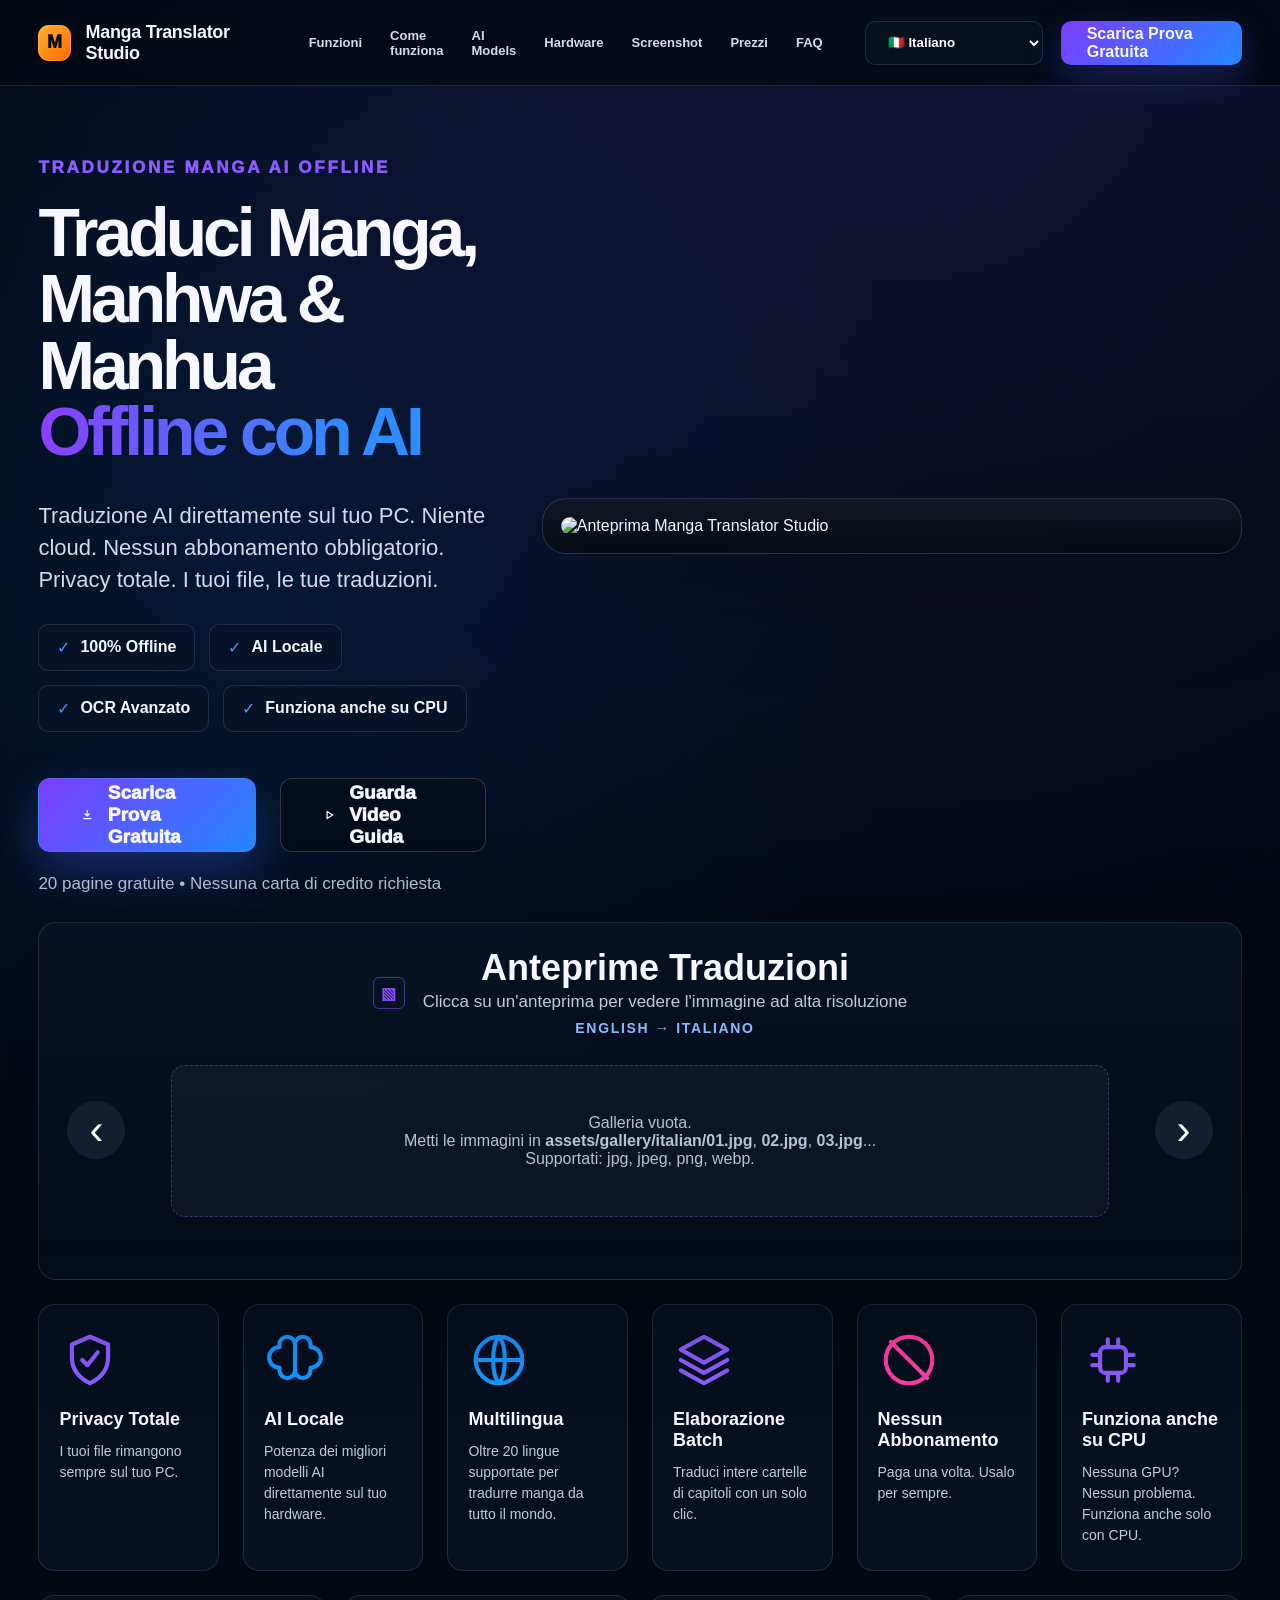
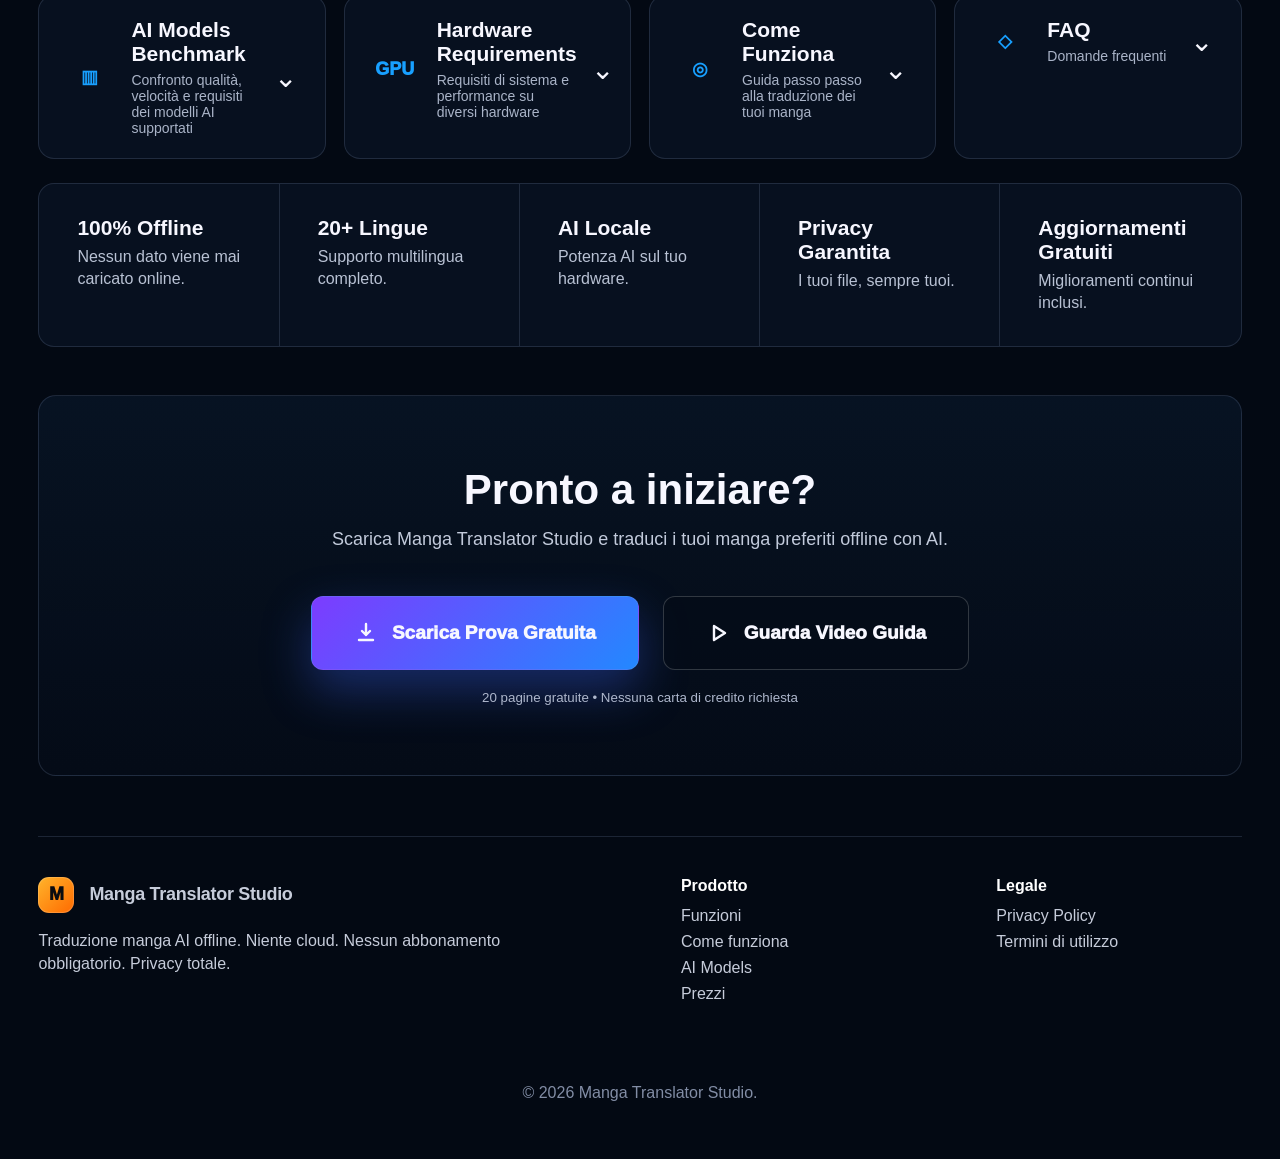
==== index.html @ f8f31d0b "Add files via upload" ====
<!DOCTYPE html>
<html lang="it">
<head>
  <meta charset="UTF-8" />
  <meta name="viewport" content="width=device-width, initial-scale=1.0" />
  <title>Manga Translator Studio | Offline AI Manga Translation</title>
  <meta name="description" content="Traduci manga, manhwa e manhua offline con AI locale. Nessun cloud, privacy totale, GPU opzionale." />
  <link rel="stylesheet" href="style.css" />
</head>
<body>
<header class="site-header">
  <div class="nav-shell">
    <a class="brand" href="#top" aria-label="Manga Translator Studio"><span class="brand-mark">M</span><span class="brand-text">Manga Translator Studio</span></a>
    <nav class="main-nav" aria-label="Main navigation">
      <a href="#features" data-i18n="nav.features">Funzioni</a>
      <a href="#how" data-i18n="nav.how">Come funziona</a>
      <a href="#models" data-i18n="nav.models">AI Models</a>
      <a href="#hardware" data-i18n="nav.hardware">Hardware</a>
      <a href="#gallery" data-i18n="nav.gallery">Screenshot</a>
      <a href="#pricing" data-i18n="nav.pricing">Prezzi</a>
      <a href="#faq" data-i18n="nav.faq">FAQ</a>
    </nav>
    <div class="nav-actions"><select id="languageSelect" class="language-select" aria-label="Language selector"></select><a class="top-download" href="#download" data-i18n="nav.download">Scarica Prova Gratuita</a></div>
  </div>
</header>
<main id="top">
  <section class="hero section-wide">
    <div class="hero-copy">
      <p class="eyebrow" data-i18n="hero.eyebrow">TRADUZIONE MANGA AI OFFLINE</p>
      <h1 data-i18n="hero.title">Traduci Manga, Manhwa & Manhua <span>Offline con AI</span></h1>
      <p class="hero-subtitle" data-i18n="hero.subtitle">Traduzione AI direttamente sul tuo PC. Niente cloud. Nessun abbonamento obbligatorio. Privacy totale. I tuoi file, le tue traduzioni.</p>
      <div class="hero-pills">
        <span><i>✓</i><b data-i18n="pill.offline">100% Offline</b></span>
        <span><i>✓</i><b data-i18n="pill.local">AI Locale</b></span>
        <span><i>✓</i><b data-i18n="pill.ocr">OCR Avanzato</b></span>
        <span><i>✓</i><b data-i18n="pill.cpu">Funziona anche su CPU</b></span>
      </div>
      <div class="hero-actions"><a class="btn primary" href="#download"><svg viewBox="0 0 24 24"><path d="M12 3v11m0 0 4-4m-4 4-4-4M5 19h14"/></svg><span data-i18n="hero.cta1">Scarica Prova Gratuita</span></a><a class="btn secondary" href="#gallery"><svg viewBox="0 0 24 24"><path d="m8 5 11 7-11 7V5Z"/></svg><span data-i18n="hero.cta2">Guarda Video Guida</span></a></div>
      <p class="trial-note" data-i18n="hero.note">20 pagine gratuite • Nessuna carta di credito richiesta</p>
    </div>
    <div class="app-frame">
      <img src="assets/app/app-preview.png" alt="Anteprima Manga Translator Studio" />
    </div>
  </section>

  <section id="gallery" class="section-wide gallery-showcase">
    <button class="gallery-arrow left" id="galleryPrev" aria-label="Previous">‹</button>
    <button class="gallery-arrow right" id="galleryNext" aria-label="Next">›</button>
    <div class="gallery-title"><div class="title-icon">▧</div><div><h2 data-i18n="gallery.title">Anteprime Traduzioni</h2><p data-i18n="gallery.subtitle">Clicca su un'anteprima per vedere l'immagine ad alta risoluzione</p><strong id="galleryPairLabel">English → Italiano</strong></div></div>
    <div id="translationGallery" class="translation-gallery" aria-live="polite"></div>
    <div id="galleryDots" class="gallery-dots"></div>
  </section>

  <section id="features" class="section-wide feature-cards">
    <article><div class="feature-icon purple"><svg viewBox="0 0 24 24"><path d="M12 3 5 6v5c0 5 3 8 7 10 4-2 7-5 7-10V6l-7-3Z"/><path d="m9 12 2 2 4-5"/></svg></div><h3 data-i18n="features.privacy.title">Privacy Totale</h3><p data-i18n="features.privacy.text">I tuoi file rimangono sempre sul tuo PC.</p></article>
    <article><div class="feature-icon blue"><svg viewBox="0 0 24 24"><path d="M9 3a3 3 0 0 0-3 3v1a4 4 0 0 0 0 8v1a3 3 0 0 0 6 0V6a3 3 0 0 0-3-3Zm6 0a3 3 0 0 1 3 3v1a4 4 0 0 1 0 8v1a3 3 0 0 1-6 0V6a3 3 0 0 1 3-3Z"/></svg></div><h3 data-i18n="features.ai.title">AI Locale</h3><p data-i18n="features.ai.text">Potenza dei migliori modelli AI direttamente sul tuo hardware.</p></article>
    <article><div class="feature-icon blue"><svg viewBox="0 0 24 24"><circle cx="12" cy="12" r="9"/><path d="M3 12h18M12 3c3 3 3 15 0 18M12 3c-3 3-3 15 0 18"/></svg></div><h3 data-i18n="features.lang.title">Multilingua</h3><p data-i18n="features.lang.text">Oltre 20 lingue supportate per tradurre manga da tutto il mondo.</p></article>
    <article><div class="feature-icon purple"><svg viewBox="0 0 24 24"><path d="m12 3 9 5-9 5-9-5 9-5Z"/><path d="m3 12 9 5 9-5M3 16l9 5 9-5"/></svg></div><h3 data-i18n="features.batch.title">Elaborazione Batch</h3><p data-i18n="features.batch.text">Traduci intere cartelle di capitoli con un solo clic.</p></article>
    <article><div class="feature-icon pink"><svg viewBox="0 0 24 24"><circle cx="12" cy="12" r="9"/><path d="m5 5 14 14"/></svg></div><h3 data-i18n="features.noSub.title">Nessun Abbonamento</h3><p data-i18n="features.noSub.text">Paga una volta. Usalo per sempre.</p></article>
    <article><div class="feature-icon purple"><svg viewBox="0 0 24 24"><rect x="7" y="7" width="10" height="10" rx="2"/><path d="M4 10h3M4 14h3M17 10h3M17 14h3M10 4v3M14 4v3M10 17v3M14 17v3"/></svg></div><h3 data-i18n="features.cpu.title">Funziona anche su CPU</h3><p data-i18n="features.cpu.text">Nessuna GPU? Nessun problema. Funziona anche solo con CPU.</p></article>
  </section>

  <section class="section-wide accordion-grid">
    <details id="models" class="info-panel"><summary><span class="summary-left"><i class="mini-icon">▥</i><span><b data-i18n="models.title">AI Models Benchmark</b><small data-i18n="models.subtitle">Confronto qualità, velocità e requisiti dei modelli AI supportati</small></span></span><em>⌄</em></summary><div class="panel-body"><div class="table-wrap"><table><thead><tr><th data-i18n="models.model">Modello AI</th><th data-i18n="models.quality">Qualità</th><th data-i18n="models.speed">Velocità</th><th>VRAM</th><th data-i18n="models.recommended">Consigliato</th></tr></thead><tbody><tr><td>TranslateGemma 27B</td><td>9.2</td><td>7.8</td><td>16GB+</td><td>Best Overall</td></tr><tr><td>Qwen 3.6 35B</td><td>10</td><td>4.0</td><td>24GB+</td><td>Highest Quality</td></tr><tr><td>Qwen 3 14B</td><td>8.8</td><td>8.5</td><td>12GB+</td><td>Best Balance</td></tr><tr><td>Gemma 12B</td><td>8.5</td><td>9.0</td><td>10GB+</td><td>Fast</td></tr><tr><td>Qwen 7B</td><td>7.5</td><td>10</td><td>8GB+</td><td>Low-End PCs</td></tr></tbody></table></div><p class="small-note" data-i18n="models.note">Benchmark indicativi eseguiti su RTX 4090. I risultati possono cambiare in base al modello e alla configurazione.</p></div></details>
    <details id="hardware" class="info-panel"><summary><span class="summary-left"><i class="mini-icon">GPU</i><span><b data-i18n="hardware.title">Hardware Requirements</b><small data-i18n="hardware.subtitle">Requisiti di sistema e performance su diversi hardware</small></span></span><em>⌄</em></summary><div class="panel-body"><div class="hardware-list"><div><b>CPU Only</b><span data-i18n="hardware.cpu">Supportata · Lenta</span></div><div><b>RTX 2060</b><span data-i18n="hardware.good">Buona</span></div><div><b>RTX 3060</b><span data-i18n="hardware.veryGood">Molto buona</span></div><div><b>RTX 4070</b><span data-i18n="hardware.excellent">Eccellente</span></div><div><b>RTX 4090</b><span data-i18n="hardware.max">Massima</span></div></div><p class="small-note" data-i18n="hardware.note">Funziona anche su CPU. GPU consigliata per la migliore esperienza.</p></div></details>
    <details id="how" class="info-panel"><summary><span class="summary-left"><i class="mini-icon">◎</i><span><b data-i18n="how.title">Come Funziona</b><small data-i18n="how.subtitle">Guida passo passo alla traduzione dei tuoi manga</small></span></span><em>⌄</em></summary><div class="panel-body steps"><p><b>1.</b> <span data-i18n="how.s1">Scegli la cartella del manga.</span></p><p><b>2.</b> <span data-i18n="how.s2">Scegli lingua e profilo.</span></p><p><b>3.</b> <span data-i18n="how.s3">Avvia la traduzione.</span></p><p><b>4.</b> <span data-i18n="how.s4">Leggi le pagine tradotte.</span></p></div></details>
    <details id="faq" class="info-panel"><summary><span class="summary-left"><i class="mini-icon">◇</i><span><b>FAQ</b><small data-i18n="faq.subtitle">Domande frequenti</small></span></span><em>⌄</em></summary><div class="panel-body faq-list"><p><b data-i18n="faq.q1">Serve internet?</b><br><span data-i18n="faq.a1">No, la traduzione gira localmente sul PC.</span></p><p><b data-i18n="faq.q2">Serve una GPU potente?</b><br><span data-i18n="faq.a2">No, la CPU è supportata. Le GPU RTX sono consigliate per velocità alte.</span></p><p><b data-i18n="faq.q3">Posso cambiare immagini della galleria?</b><br><span data-i18n="faq.a3">Sì, basta inserire 01.jpg, 02.jpg, 03.jpg nelle cartelle lingua.</span></p></div></details>
  </section>

  <section class="section-wide stats-strip"><div><b>100% Offline</b><span data-i18n="strip.offline">Nessun dato viene mai caricato online.</span></div><div><b>20+ Lingue</b><span data-i18n="strip.lang">Supporto multilingua completo.</span></div><div><b>AI Locale</b><span data-i18n="strip.ai">Potenza AI sul tuo hardware.</span></div><div><b data-i18n="strip.privacyTitle">Privacy Garantita</b><span data-i18n="strip.privacy">I tuoi file, sempre tuoi.</span></div><div><b data-i18n="strip.updatesTitle">Aggiornamenti Gratuiti</b><span data-i18n="strip.updates">Miglioramenti continui inclusi.</span></div></section>

  <section id="pricing" class="section-wide cta-panel"><h2 data-i18n="cta.title">Pronto a iniziare?</h2><p data-i18n="cta.text">Scarica Manga Translator Studio e traduci i tuoi manga preferiti offline con AI.</p><div class="hero-actions center"><a class="btn primary" id="download" href="#"><svg viewBox="0 0 24 24"><path d="M12 3v11m0 0 4-4m-4 4-4-4M5 19h14"/></svg><span data-i18n="cta.download">Scarica Prova Gratuita</span></a><a class="btn secondary" href="#gallery"><svg viewBox="0 0 24 24"><path d="m8 5 11 7-11 7V5Z"/></svg><span data-i18n="cta.video">Guarda Video Guida</span></a></div><small data-i18n="cta.note">20 pagine gratuite • Nessuna carta di credito richiesta</small></section>
</main>
<footer class="site-footer"><div><a class="brand footer-brand" href="#top"><span class="brand-mark">M</span><span class="brand-text">Manga Translator Studio</span></a><p data-i18n="footer.text">Traduzione manga AI offline. Niente cloud. Nessun abbonamento obbligatorio. Privacy totale.</p></div><div><h4 data-i18n="footer.product">Prodotto</h4><a href="#features" data-i18n="nav.features">Funzioni</a><a href="#how" data-i18n="nav.how">Come funziona</a><a href="#models" data-i18n="nav.models">AI Models</a><a href="#pricing" data-i18n="nav.pricing">Prezzi</a></div><div><h4 data-i18n="footer.legal">Legale</h4><a href="privacy.html">Privacy Policy</a><a href="#">Termini di utilizzo</a></div><p class="copyright">© 2026 Manga Translator Studio.</p></footer>
<div id="lightbox" class="lightbox" aria-hidden="true"><button id="closeLightbox" class="lightbox-close">×</button><button id="prevImage" class="lightbox-arrow left">‹</button><img id="lightboxImage" alt="Translated manga preview" /><button id="nextImage" class="lightbox-arrow right">›</button><div id="lightboxCounter" class="lightbox-counter"></div></div>
<script src="i18n.js"></script><script src="site.js"></script>
</body>
</html>
---- style.css ----
*{box-sizing:border-box;margin:0;padding:0}html{scroll-behavior:smooth}body{font-family:Inter,Segoe UI,Arial,sans-serif;background:#030913;color:#f7f7ff;overflow-x:hidden;background-image:radial-gradient(circle at 70% 0%,rgba(72,54,174,.22),transparent 34%),radial-gradient(circle at 20% 20%,rgba(0,119,255,.13),transparent 28%)}a{text-decoration:none;color:inherit}img{display:block;max-width:100%}:root{--page:94vw;--max:3540px;--header:122px;--panel:rgba(10,20,36,.72);--panel2:rgba(13,26,45,.82);--line:rgba(142,166,205,.18);--muted:#aab4c8;--blue:#2388ff;--purple:#7c3cff;--pink:#ff3da6;--shadow:0 28px 100px rgba(0,0,0,.34)}.section-wide{width:var(--page);max-width:var(--max);margin-inline:auto}.site-header{position:sticky;top:0;height:var(--header);z-index:50;background:rgba(3,9,19,.82);backdrop-filter:blur(22px);border-bottom:1px solid var(--line)}.nav-shell{height:100%;display:flex;align-items:center;justify-content:space-between;gap:42px;width:var(--page);max-width:var(--max);margin:auto}.brand{display:flex;align-items:center;gap:15px}.brand-mark{width:48px;height:48px;border-radius:11px;background:linear-gradient(135deg,#ffb42b,#ff6a00);display:grid;place-items:center;color:#0b0c10;font-weight:1000;font-size:24px;box-shadow:0 0 0 1px rgba(255,255,255,.16) inset}.brand-text{font-size:23px;font-weight:900;letter-spacing:-.3px}.main-nav{display:flex;align-items:center;gap:48px;font-size:16px;font-weight:750;color:#e9ecff}.main-nav a{opacity:.92}.main-nav a:hover{color:#8c6dff}.nav-actions{display:flex;align-items:center;gap:18px}.language-select{height:54px;min-width:178px;border:1px solid var(--line);border-radius:10px;background:#07101d;color:#fff;padding:0 18px;font-weight:800}.top-download{height:54px;padding:0 26px;border-radius:10px;display:inline-flex;align-items:center;font-weight:900;background:linear-gradient(135deg,var(--purple),var(--blue));box-shadow:0 12px 34px rgba(71,95,255,.28)}.hero{min-height:850px;display:grid;grid-template-columns:.78fr 1.22fr;gap:88px;align-items:center;padding:72px 0 28px}.eyebrow{font-size:17px;font-weight:1000;letter-spacing:.16em;text-transform:uppercase;color:#8b5cff;margin-bottom:22px}.hero h1{font-size:clamp(82px,5.2vw,160px);line-height:.98;letter-spacing:-4px;max-width:1100px}.hero h1 span{display:block;background:linear-gradient(90deg,#8a3ffc,#2f8cff 70%);-webkit-background-clip:text;background-clip:text;color:transparent}.hero-subtitle{font-size:28px;line-height:1.45;color:#d5d9eb;max-width:1020px;margin-top:34px}.hero-pills{display:flex;flex-wrap:wrap;gap:14px;margin-top:28px}.hero-pills span{display:flex;align-items:center;gap:10px;padding:13px 18px;border:1px solid var(--line);border-radius:10px;background:rgba(9,20,38,.64);color:#f4f6ff}.hero-pills i{font-style:normal;color:#4d91ff}.hero-actions{display:flex;gap:24px;margin-top:46px}.hero-actions.center{justify-content:center}.btn{height:74px;display:inline-flex;align-items:center;justify-content:center;gap:14px;border-radius:12px;padding:0 42px;font-size:19px;font-weight:1000;border:1px solid var(--line)}.btn svg{width:24px;height:24px;fill:none;stroke:currentColor;stroke-width:2.4;stroke-linecap:round;stroke-linejoin:round}.btn.primary{background:linear-gradient(135deg,var(--purple),var(--blue));box-shadow:0 20px 48px rgba(61,103,255,.34)}.btn.secondary{background:rgba(5,12,24,.7);border-color:rgba(255,255,255,.18)}.trial-note{margin-top:22px;color:#bac1d4;font-size:17px}.app-frame{border:1px solid rgba(139,154,190,.24);background:linear-gradient(180deg,rgba(18,24,36,.9),rgba(5,10,18,.9));border-radius:24px;padding:18px;box-shadow:var(--shadow)}.app-frame img{width:100%;border-radius:15px}.gallery-showcase{position:relative;margin-top:0;border:1px solid var(--line);border-radius:18px;background:linear-gradient(180deg,rgba(8,20,37,.82),rgba(5,13,25,.78));box-shadow:var(--shadow);padding:26px 132px 36px}.gallery-title{display:flex;align-items:center;justify-content:center;gap:18px;text-align:center;margin-bottom:24px}.title-icon{width:32px;height:32px;display:grid;place-items:center;color:#8a4fff;border:1px solid rgba(139,92,246,.5);border-radius:6px;font-weight:1000}.gallery-title h2{font-size:36px;line-height:1.05}.gallery-title p{color:#c3cadb;margin-top:6px;font-size:17px}.gallery-title strong{display:inline-block;margin-top:8px;font-size:14px;color:#8fb8ff;text-transform:uppercase;letter-spacing:.12em}.translation-gallery{display:flex;gap:30px;overflow:hidden;scroll-behavior:smooth;padding:4px 0 18px}.gallery-card{flex:0 0 clamp(260px,14.5vw,470px);height:190px;border:1px solid rgba(255,255,255,.14);border-radius:12px;background:#111827;overflow:hidden;position:relative;cursor:pointer;box-shadow:0 12px 34px rgba(0,0,0,.28);padding:0}.gallery-card img{width:100%;height:100%;object-fit:cover;filter:grayscale(1) contrast(1.08)}.gallery-card:hover,.gallery-card.active{outline:3px solid var(--purple);box-shadow:0 0 28px rgba(124,60,255,.45)}.gallery-card span{position:absolute;left:0;right:0;bottom:0;background:linear-gradient(transparent,rgba(0,0,0,.88));padding:40px 12px 10px;text-align:left;font-size:13px;font-weight:900;color:white}.gallery-empty,.gallery-loading{width:100%;padding:48px 24px;text-align:center;border:1px dashed rgba(139,92,246,.4);border-radius:14px;color:#b7c1d8;background:rgba(255,255,255,.035)}.gallery-arrow{position:absolute;top:58%;transform:translateY(-50%);width:58px;height:58px;border:0;border-radius:50%;background:rgba(23,32,52,.92);color:#fff;font-size:42px;z-index:3;cursor:pointer}.gallery-arrow.left{left:28px}.gallery-arrow.right{right:28px}.gallery-dots{display:flex;justify-content:center;gap:12px;margin-top:8px}.gallery-dots button{width:12px;height:12px;border-radius:50%;border:0;background:rgba(255,255,255,.18)}.gallery-dots button.active{background:#784bff}.feature-cards{display:grid;grid-template-columns:repeat(6,1fr);gap:24px;margin-top:24px}.feature-cards article{border:1px solid var(--line);border-radius:16px;background:var(--panel);padding:32px 28px;min-height:185px}.feature-icon{width:62px;height:62px;margin-bottom:18px}.feature-icon svg{width:100%;height:100%;fill:none;stroke:currentColor;stroke-width:1.6;stroke-linecap:round;stroke-linejoin:round}.purple{color:#8b5cff}.blue{color:#1595ff}.pink{color:#ff3da6}.feature-cards h3{font-size:21px;margin-bottom:11px}.feature-cards p{font-size:16px;color:#c2cadd;line-height:1.5}.accordion-grid{display:grid;grid-template-columns:repeat(4,1fr);gap:18px;margin-top:24px}.info-panel{border:1px solid var(--line);border-radius:16px;background:var(--panel);overflow:hidden}.info-panel summary{list-style:none;cursor:pointer;min-height:86px;padding:22px 28px;display:flex;align-items:center;justify-content:space-between;gap:14px}.info-panel summary::-webkit-details-marker{display:none}.summary-left{display:flex;align-items:center;gap:20px}.summary-left b{display:block;font-size:21px}.summary-left small{display:block;margin-top:6px;color:#aab4c8;font-size:14px}.mini-icon{width:44px;min-width:44px;height:44px;display:grid;place-items:center;color:#18a0ff;font-style:normal;font-weight:1000;font-size:18px}.info-panel em{font-style:normal;font-size:28px}.panel-body{padding:0 28px 28px;color:#cbd3e5}.table-wrap{overflow:auto}table{width:100%;border-collapse:collapse;font-size:15px}th,td{border-bottom:1px solid var(--line);padding:12px;text-align:left}th{color:#fff}.small-note{font-size:14px;color:#9eabc2;margin-top:16px}.hardware-list{display:grid;gap:10px}.hardware-list div{display:flex;justify-content:space-between;border-bottom:1px solid var(--line);padding:10px 0}.steps p,.faq-list p{padding:9px 0;line-height:1.5}.stats-strip{display:grid;grid-template-columns:repeat(5,1fr);gap:0;border:1px solid var(--line);border-radius:16px;background:var(--panel);margin-top:24px;overflow:hidden}.stats-strip div{padding:32px 38px;border-right:1px solid var(--line)}.stats-strip div:last-child{border-right:0}.stats-strip b{font-size:21px;display:block}.stats-strip span{display:block;color:#b9c2d4;margin-top:6px;font-size:16px;line-height:1.35}.cta-panel{text-align:center;border:1px solid var(--line);border-radius:18px;background:linear-gradient(180deg,rgba(8,20,37,.88),rgba(5,12,24,.82));padding:70px 30px;margin-top:48px}.cta-panel h2{font-size:42px}.cta-panel p{font-size:18px;color:#c2cadb;margin-top:15px}.cta-panel small{display:block;margin-top:20px;color:#aeb7cc}.site-footer{width:var(--page);max-width:var(--max);margin:60px auto 0;padding:40px 0 55px;display:grid;grid-template-columns:1.4fr .6fr .6fr;gap:70px;color:#c6ccda;border-top:1px solid var(--line)}.footer-brand{margin-bottom:16px}.site-footer p{max-width:520px;line-height:1.45}.site-footer h4{color:#fff;margin-bottom:12px}.site-footer a:not(.brand){display:block;margin:8px 0;color:#c6ccda}.copyright{grid-column:1/-1;text-align:center;color:#828da5!important;max-width:none!important}.lightbox{position:fixed;inset:0;background:rgba(0,0,0,.94);z-index:100;display:none;align-items:center;justify-content:center;padding:38px}.lightbox.active{display:flex}.lightbox img{max-width:92vw;max-height:90vh;object-fit:contain}.lightbox-close{position:fixed;top:22px;right:28px;background:none;border:0;color:#fff;font-size:50px;cursor:pointer}.lightbox-arrow{position:fixed;top:50%;transform:translateY(-50%);width:64px;height:86px;border:0;border-radius:18px;background:rgba(255,255,255,.1);color:white;font-size:62px;cursor:pointer}.lightbox-arrow.left{left:26px}.lightbox-arrow.right{right:26px}.lightbox-counter{position:fixed;bottom:24px;left:50%;transform:translateX(-50%);background:rgba(255,255,255,.12);padding:10px 16px;border-radius:999px;color:#fff;font-weight:800}@media(min-width:2560px){:root{--header:138px}.brand-text{font-size:30px}.brand-mark{width:60px;height:60px}.main-nav{font-size:20px;gap:64px}.language-select,.top-download{height:64px;font-size:18px}.hero{min-height:980px}.gallery-card{height:260px}.feature-cards h3{font-size:27px}.feature-cards p,.stats-strip span{font-size:20px}.summary-left b{font-size:27px}.summary-left small{font-size:18px}.btn{height:88px;font-size:23px}}@media(max-width:1600px){:root{--header:86px}.brand-mark{width:36px;height:36px;font-size:18px}.brand-text{font-size:18px}.main-nav{font-size:13px;gap:28px}.language-select,.top-download{height:44px}.hero{min-height:760px;gap:56px}.hero h1{font-size:clamp(64px,5.3vw,96px)}.hero-subtitle{font-size:22px}.feature-cards{grid-template-columns:repeat(6,1fr)}.feature-cards article{padding:24px 20px}.feature-cards h3{font-size:18px}.feature-cards p{font-size:14px}.accordion-grid{grid-template-columns:repeat(4,1fr)}}@media(max-width:1200px){.main-nav{display:none}.hero{grid-template-columns:1fr;min-height:auto;padding:52px 0}.app-frame{max-width:1000px}.feature-cards{grid-template-columns:repeat(3,1fr)}.accordion-grid{grid-template-columns:repeat(2,1fr)}.stats-strip{grid-template-columns:repeat(2,1fr)}.stats-strip div{border-bottom:1px solid var(--line)}}@media(max-width:768px){:root{--header:82px;--page:94vw}.site-header{height:auto;min-height:var(--header)}.nav-shell{padding:12px 0}.brand-text{font-size:15px}.nav-actions{margin-left:auto}.top-download{display:none}.hero{padding:34px 0}.hero h1{font-size:50px;letter-spacing:-2px}.hero-subtitle{font-size:18px}.hero-actions{flex-direction:column}.btn{width:100%;height:62px}.gallery-showcase{padding:24px 54px}.translation-gallery{gap:18px}.gallery-card{flex-basis:245px;height:165px}.feature-cards,.accordion-grid,.stats-strip{grid-template-columns:1fr}.feature-cards article{min-height:unset}.site-footer{grid-template-columns:1fr}.gallery-arrow{width:42px;height:42px;font-size:32px}.gallery-arrow.left{left:8px}.gallery-arrow.right{right:8px}}@media(max-width:480px){:root{--header:116px}.nav-shell{flex-wrap:wrap;justify-content:center}.brand{width:100%;justify-content:center}.nav-actions{width:100%;justify-content:center;margin:0}.language-select{width:100%;max-width:230px}.hero h1{font-size:38px}.hero-pills span{width:100%;justify-content:center}.gallery-title h2{font-size:28px}.gallery-showcase{padding:22px 44px}.gallery-card{flex-basis:230px;height:154px}.stats-strip div{padding:24px}.info-panel summary{padding:20px}.summary-left b{font-size:18px}.lightbox{padding:14px}.lightbox-arrow{width:42px;height:58px;font-size:40px}.lightbox-arrow.left{left:4px}.lightbox-arrow.right{right:4px}}@media(max-width:320px){.hero h1{font-size:32px}.hero-subtitle{font-size:16px}.brand-text{font-size:13px}.gallery-card{flex-basis:210px;height:140px}.section-wide{width:95vw}}
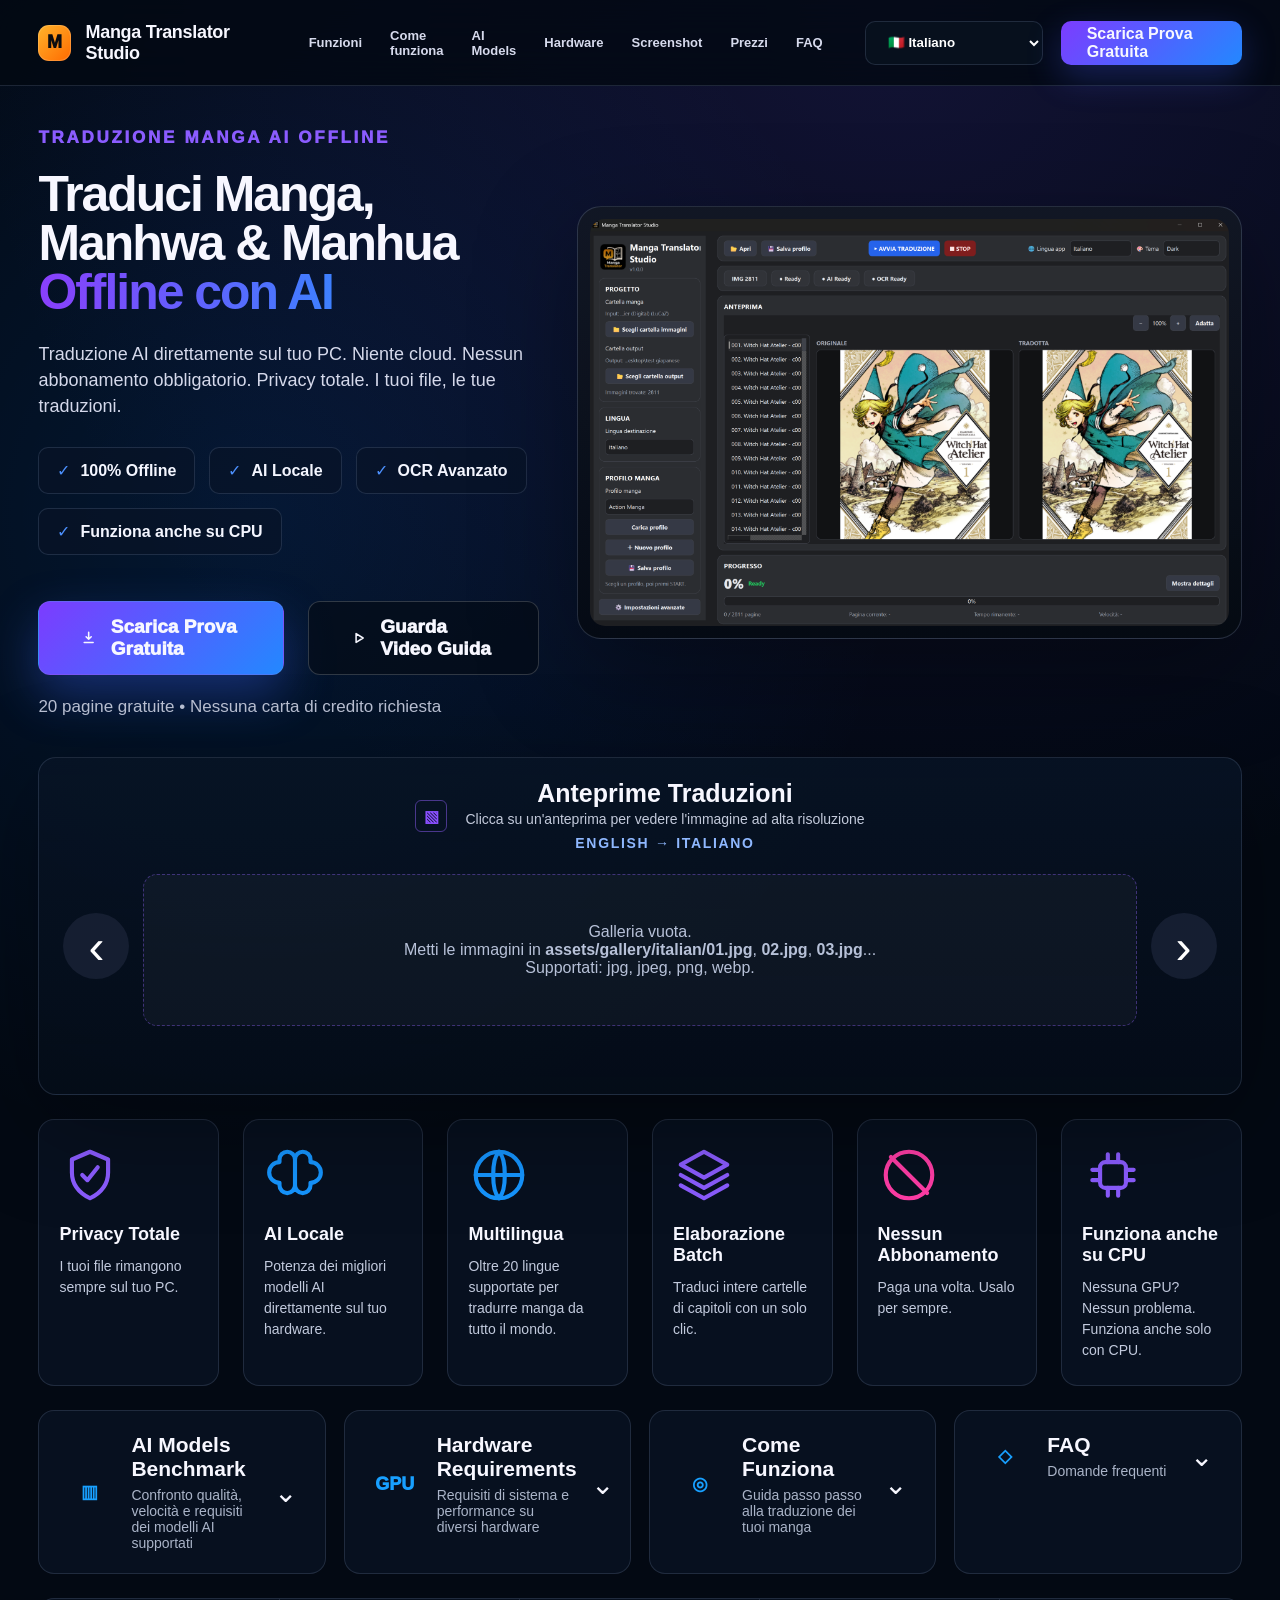
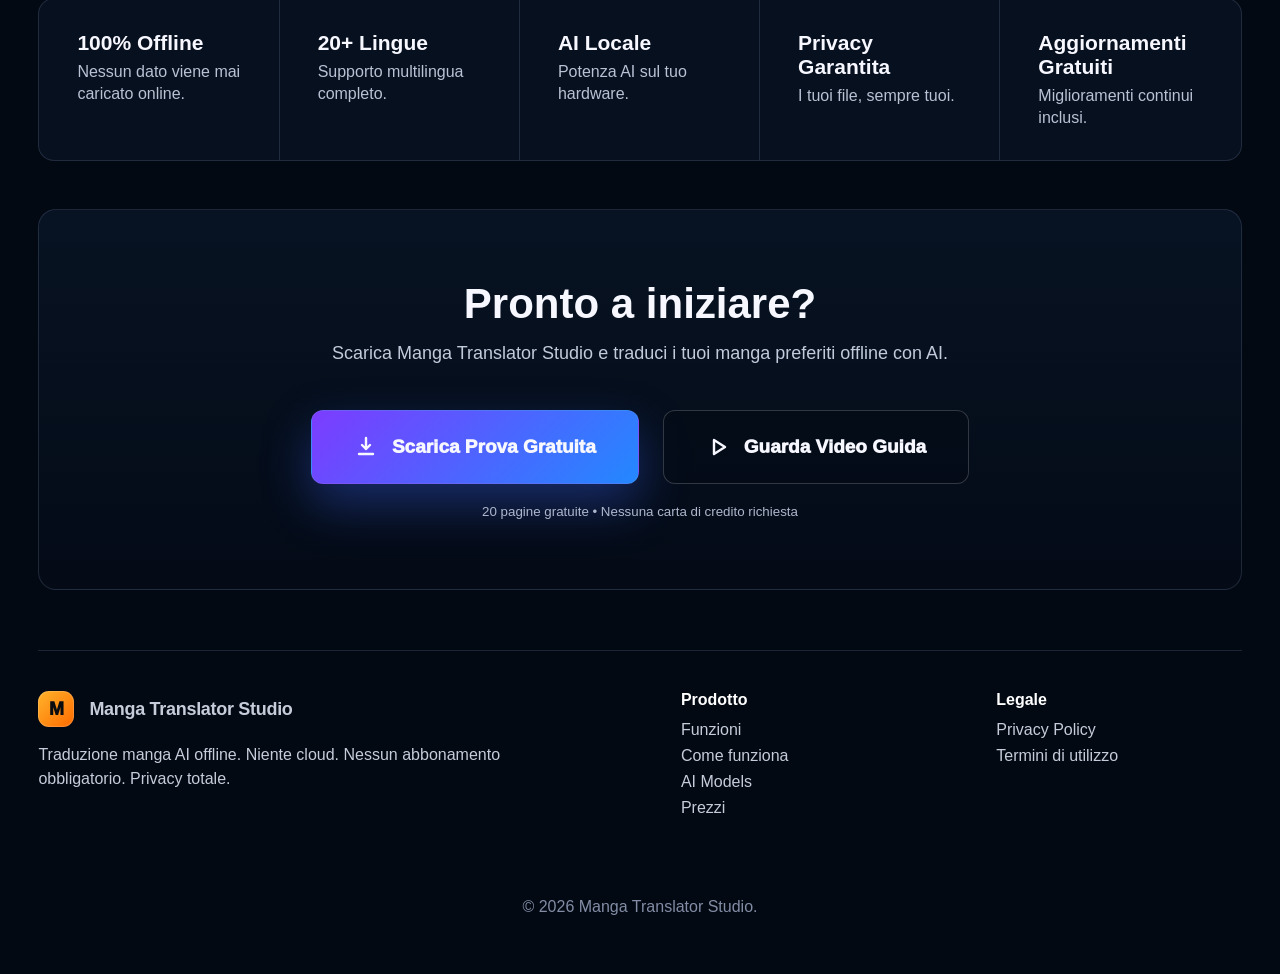
==== commit aaf947fd: "Add files via upload" ====
--- a/index.html
+++ b/index.html
@@ -39,7 +39,7 @@
       <p class="trial-note" data-i18n="hero.note">20 pagine gratuite • Nessuna carta di credito richiesta</p>
     </div>
     <div class="app-frame">
-      <img src="assets/app/app-preview.png" alt="Anteprima Manga Translator Studio" />
+      <img id="appPreviewImage" src="assets/app/app-preview.png" alt="Anteprima Manga Translator Studio" />
     </div>
   </section>
 
--- a/style.css
+++ b/style.css
@@ -1 +1,100 @@
-*{box-sizing:border-box;margin:0;padding:0}html{scroll-behavior:smooth}body{font-family:Inter,Segoe UI,Arial,sans-serif;background:#030913;color:#f7f7ff;overflow-x:hidden;background-image:radial-gradient(circle at 70% 0%,rgba(72,54,174,.22),transparent 34%),radial-gradient(circle at 20% 20%,rgba(0,119,255,.13),transparent 28%)}a{text-decoration:none;color:inherit}img{display:block;max-width:100%}:root{--page:94vw;--max:3540px;--header:122px;--panel:rgba(10,20,36,.72);--panel2:rgba(13,26,45,.82);--line:rgba(142,166,205,.18);--muted:#aab4c8;--blue:#2388ff;--purple:#7c3cff;--pink:#ff3da6;--shadow:0 28px 100px rgba(0,0,0,.34)}.section-wide{width:var(--page);max-width:var(--max);margin-inline:auto}.site-header{position:sticky;top:0;height:var(--header);z-index:50;background:rgba(3,9,19,.82);backdrop-filter:blur(22px);border-bottom:1px solid var(--line)}.nav-shell{height:100%;display:flex;align-items:center;justify-content:space-between;gap:42px;width:var(--page);max-width:var(--max);margin:auto}.brand{display:flex;align-items:center;gap:15px}.brand-mark{width:48px;height:48px;border-radius:11px;background:linear-gradient(135deg,#ffb42b,#ff6a00);display:grid;place-items:center;color:#0b0c10;font-weight:1000;font-size:24px;box-shadow:0 0 0 1px rgba(255,255,255,.16) inset}.brand-text{font-size:23px;font-weight:900;letter-spacing:-.3px}.main-nav{display:flex;align-items:center;gap:48px;font-size:16px;font-weight:750;color:#e9ecff}.main-nav a{opacity:.92}.main-nav a:hover{color:#8c6dff}.nav-actions{display:flex;align-items:center;gap:18px}.language-select{height:54px;min-width:178px;border:1px solid var(--line);border-radius:10px;background:#07101d;color:#fff;padding:0 18px;font-weight:800}.top-download{height:54px;padding:0 26px;border-radius:10px;display:inline-flex;align-items:center;font-weight:900;background:linear-gradient(135deg,var(--purple),var(--blue));box-shadow:0 12px 34px rgba(71,95,255,.28)}.hero{min-height:850px;display:grid;grid-template-columns:.78fr 1.22fr;gap:88px;align-items:center;padding:72px 0 28px}.eyebrow{font-size:17px;font-weight:1000;letter-spacing:.16em;text-transform:uppercase;color:#8b5cff;margin-bottom:22px}.hero h1{font-size:clamp(82px,5.2vw,160px);line-height:.98;letter-spacing:-4px;max-width:1100px}.hero h1 span{display:block;background:linear-gradient(90deg,#8a3ffc,#2f8cff 70%);-webkit-background-clip:text;background-clip:text;color:transparent}.hero-subtitle{font-size:28px;line-height:1.45;color:#d5d9eb;max-width:1020px;margin-top:34px}.hero-pills{display:flex;flex-wrap:wrap;gap:14px;margin-top:28px}.hero-pills span{display:flex;align-items:center;gap:10px;padding:13px 18px;border:1px solid var(--line);border-radius:10px;background:rgba(9,20,38,.64);color:#f4f6ff}.hero-pills i{font-style:normal;color:#4d91ff}.hero-actions{display:flex;gap:24px;margin-top:46px}.hero-actions.center{justify-content:center}.btn{height:74px;display:inline-flex;align-items:center;justify-content:center;gap:14px;border-radius:12px;padding:0 42px;font-size:19px;font-weight:1000;border:1px solid var(--line)}.btn svg{width:24px;height:24px;fill:none;stroke:currentColor;stroke-width:2.4;stroke-linecap:round;stroke-linejoin:round}.btn.primary{background:linear-gradient(135deg,var(--purple),var(--blue));box-shadow:0 20px 48px rgba(61,103,255,.34)}.btn.secondary{background:rgba(5,12,24,.7);border-color:rgba(255,255,255,.18)}.trial-note{margin-top:22px;color:#bac1d4;font-size:17px}.app-frame{border:1px solid rgba(139,154,190,.24);background:linear-gradient(180deg,rgba(18,24,36,.9),rgba(5,10,18,.9));border-radius:24px;padding:18px;box-shadow:var(--shadow)}.app-frame img{width:100%;border-radius:15px}.gallery-showcase{position:relative;margin-top:0;border:1px solid var(--line);border-radius:18px;background:linear-gradient(180deg,rgba(8,20,37,.82),rgba(5,13,25,.78));box-shadow:var(--shadow);padding:26px 132px 36px}.gallery-title{display:flex;align-items:center;justify-content:center;gap:18px;text-align:center;margin-bottom:24px}.title-icon{width:32px;height:32px;display:grid;place-items:center;color:#8a4fff;border:1px solid rgba(139,92,246,.5);border-radius:6px;font-weight:1000}.gallery-title h2{font-size:36px;line-height:1.05}.gallery-title p{color:#c3cadb;margin-top:6px;font-size:17px}.gallery-title strong{display:inline-block;margin-top:8px;font-size:14px;color:#8fb8ff;text-transform:uppercase;letter-spacing:.12em}.translation-gallery{display:flex;gap:30px;overflow:hidden;scroll-behavior:smooth;padding:4px 0 18px}.gallery-card{flex:0 0 clamp(260px,14.5vw,470px);height:190px;border:1px solid rgba(255,255,255,.14);border-radius:12px;background:#111827;overflow:hidden;position:relative;cursor:pointer;box-shadow:0 12px 34px rgba(0,0,0,.28);padding:0}.gallery-card img{width:100%;height:100%;object-fit:cover;filter:grayscale(1) contrast(1.08)}.gallery-card:hover,.gallery-card.active{outline:3px solid var(--purple);box-shadow:0 0 28px rgba(124,60,255,.45)}.gallery-card span{position:absolute;left:0;right:0;bottom:0;background:linear-gradient(transparent,rgba(0,0,0,.88));padding:40px 12px 10px;text-align:left;font-size:13px;font-weight:900;color:white}.gallery-empty,.gallery-loading{width:100%;padding:48px 24px;text-align:center;border:1px dashed rgba(139,92,246,.4);border-radius:14px;color:#b7c1d8;background:rgba(255,255,255,.035)}.gallery-arrow{position:absolute;top:58%;transform:translateY(-50%);width:58px;height:58px;border:0;border-radius:50%;background:rgba(23,32,52,.92);color:#fff;font-size:42px;z-index:3;cursor:pointer}.gallery-arrow.left{left:28px}.gallery-arrow.right{right:28px}.gallery-dots{display:flex;justify-content:center;gap:12px;margin-top:8px}.gallery-dots button{width:12px;height:12px;border-radius:50%;border:0;background:rgba(255,255,255,.18)}.gallery-dots button.active{background:#784bff}.feature-cards{display:grid;grid-template-columns:repeat(6,1fr);gap:24px;margin-top:24px}.feature-cards article{border:1px solid var(--line);border-radius:16px;background:var(--panel);padding:32px 28px;min-height:185px}.feature-icon{width:62px;height:62px;margin-bottom:18px}.feature-icon svg{width:100%;height:100%;fill:none;stroke:currentColor;stroke-width:1.6;stroke-linecap:round;stroke-linejoin:round}.purple{color:#8b5cff}.blue{color:#1595ff}.pink{color:#ff3da6}.feature-cards h3{font-size:21px;margin-bottom:11px}.feature-cards p{font-size:16px;color:#c2cadd;line-height:1.5}.accordion-grid{display:grid;grid-template-columns:repeat(4,1fr);gap:18px;margin-top:24px}.info-panel{border:1px solid var(--line);border-radius:16px;background:var(--panel);overflow:hidden}.info-panel summary{list-style:none;cursor:pointer;min-height:86px;padding:22px 28px;display:flex;align-items:center;justify-content:space-between;gap:14px}.info-panel summary::-webkit-details-marker{display:none}.summary-left{display:flex;align-items:center;gap:20px}.summary-left b{display:block;font-size:21px}.summary-left small{display:block;margin-top:6px;color:#aab4c8;font-size:14px}.mini-icon{width:44px;min-width:44px;height:44px;display:grid;place-items:center;color:#18a0ff;font-style:normal;font-weight:1000;font-size:18px}.info-panel em{font-style:normal;font-size:28px}.panel-body{padding:0 28px 28px;color:#cbd3e5}.table-wrap{overflow:auto}table{width:100%;border-collapse:collapse;font-size:15px}th,td{border-bottom:1px solid var(--line);padding:12px;text-align:left}th{color:#fff}.small-note{font-size:14px;color:#9eabc2;margin-top:16px}.hardware-list{display:grid;gap:10px}.hardware-list div{display:flex;justify-content:space-between;border-bottom:1px solid var(--line);padding:10px 0}.steps p,.faq-list p{padding:9px 0;line-height:1.5}.stats-strip{display:grid;grid-template-columns:repeat(5,1fr);gap:0;border:1px solid var(--line);border-radius:16px;background:var(--panel);margin-top:24px;overflow:hidden}.stats-strip div{padding:32px 38px;border-right:1px solid var(--line)}.stats-strip div:last-child{border-right:0}.stats-strip b{font-size:21px;display:block}.stats-strip span{display:block;color:#b9c2d4;margin-top:6px;font-size:16px;line-height:1.35}.cta-panel{text-align:center;border:1px solid var(--line);border-radius:18px;background:linear-gradient(180deg,rgba(8,20,37,.88),rgba(5,12,24,.82));padding:70px 30px;margin-top:48px}.cta-panel h2{font-size:42px}.cta-panel p{font-size:18px;color:#c2cadb;margin-top:15px}.cta-panel small{display:block;margin-top:20px;color:#aeb7cc}.site-footer{width:var(--page);max-width:var(--max);margin:60px auto 0;padding:40px 0 55px;display:grid;grid-template-columns:1.4fr .6fr .6fr;gap:70px;color:#c6ccda;border-top:1px solid var(--line)}.footer-brand{margin-bottom:16px}.site-footer p{max-width:520px;line-height:1.45}.site-footer h4{color:#fff;margin-bottom:12px}.site-footer a:not(.brand){display:block;margin:8px 0;color:#c6ccda}.copyright{grid-column:1/-1;text-align:center;color:#828da5!important;max-width:none!important}.lightbox{position:fixed;inset:0;background:rgba(0,0,0,.94);z-index:100;display:none;align-items:center;justify-content:center;padding:38px}.lightbox.active{display:flex}.lightbox img{max-width:92vw;max-height:90vh;object-fit:contain}.lightbox-close{position:fixed;top:22px;right:28px;background:none;border:0;color:#fff;font-size:50px;cursor:pointer}.lightbox-arrow{position:fixed;top:50%;transform:translateY(-50%);width:64px;height:86px;border:0;border-radius:18px;background:rgba(255,255,255,.1);color:white;font-size:62px;cursor:pointer}.lightbox-arrow.left{left:26px}.lightbox-arrow.right{right:26px}.lightbox-counter{position:fixed;bottom:24px;left:50%;transform:translateX(-50%);background:rgba(255,255,255,.12);padding:10px 16px;border-radius:999px;color:#fff;font-weight:800}@media(min-width:2560px){:root{--header:138px}.brand-text{font-size:30px}.brand-mark{width:60px;height:60px}.main-nav{font-size:20px;gap:64px}.language-select,.top-download{height:64px;font-size:18px}.hero{min-height:980px}.gallery-card{height:260px}.feature-cards h3{font-size:27px}.feature-cards p,.stats-strip span{font-size:20px}.summary-left b{font-size:27px}.summary-left small{font-size:18px}.btn{height:88px;font-size:23px}}@media(max-width:1600px){:root{--header:86px}.brand-mark{width:36px;height:36px;font-size:18px}.brand-text{font-size:18px}.main-nav{font-size:13px;gap:28px}.language-select,.top-download{height:44px}.hero{min-height:760px;gap:56px}.hero h1{font-size:clamp(64px,5.3vw,96px)}.hero-subtitle{font-size:22px}.feature-cards{grid-template-columns:repeat(6,1fr)}.feature-cards article{padding:24px 20px}.feature-cards h3{font-size:18px}.feature-cards p{font-size:14px}.accordion-grid{grid-template-columns:repeat(4,1fr)}}@media(max-width:1200px){.main-nav{display:none}.hero{grid-template-columns:1fr;min-height:auto;padding:52px 0}.app-frame{max-width:1000px}.feature-cards{grid-template-columns:repeat(3,1fr)}.accordion-grid{grid-template-columns:repeat(2,1fr)}.stats-strip{grid-template-columns:repeat(2,1fr)}.stats-strip div{border-bottom:1px solid var(--line)}}@media(max-width:768px){:root{--header:82px;--page:94vw}.site-header{height:auto;min-height:var(--header)}.nav-shell{padding:12px 0}.brand-text{font-size:15px}.nav-actions{margin-left:auto}.top-download{display:none}.hero{padding:34px 0}.hero h1{font-size:50px;letter-spacing:-2px}.hero-subtitle{font-size:18px}.hero-actions{flex-direction:column}.btn{width:100%;height:62px}.gallery-showcase{padding:24px 54px}.translation-gallery{gap:18px}.gallery-card{flex-basis:245px;height:165px}.feature-cards,.accordion-grid,.stats-strip{grid-template-columns:1fr}.feature-cards article{min-height:unset}.site-footer{grid-template-columns:1fr}.gallery-arrow{width:42px;height:42px;font-size:32px}.gallery-arrow.left{left:8px}.gallery-arrow.right{right:8px}}@media(max-width:480px){:root{--header:116px}.nav-shell{flex-wrap:wrap;justify-content:center}.brand{width:100%;justify-content:center}.nav-actions{width:100%;justify-content:center;margin:0}.language-select{width:100%;max-width:230px}.hero h1{font-size:38px}.hero-pills span{width:100%;justify-content:center}.gallery-title h2{font-size:28px}.gallery-showcase{padding:22px 44px}.gallery-card{flex-basis:230px;height:154px}.stats-strip div{padding:24px}.info-panel summary{padding:20px}.summary-left b{font-size:18px}.lightbox{padding:14px}.lightbox-arrow{width:42px;height:58px;font-size:40px}.lightbox-arrow.left{left:4px}.lightbox-arrow.right{right:4px}}@media(max-width:320px){.hero h1{font-size:32px}.hero-subtitle{font-size:16px}.brand-text{font-size:13px}.gallery-card{flex-basis:210px;height:140px}.section-wide{width:95vw}}+*{box-sizing:border-box;margin:0;padding:0}html{scroll-behavior:smooth}body{font-family:Inter,Segoe UI,Arial,sans-serif;background:#030913;color:#f7f7ff;overflow-x:hidden;background-image:radial-gradient(circle at 70% 0%,rgba(72,54,174,.22),transparent 34%),radial-gradient(circle at 20% 20%,rgba(0,119,255,.13),transparent 28%)}a{text-decoration:none;color:inherit}img{display:block;max-width:100%}:root{--page:94vw;--max:3540px;--header:122px;--panel:rgba(10,20,36,.72);--panel2:rgba(13,26,45,.82);--line:rgba(142,166,205,.18);--muted:#aab4c8;--blue:#2388ff;--purple:#7c3cff;--pink:#ff3da6;--shadow:0 28px 100px rgba(0,0,0,.34)}.section-wide{width:var(--page);max-width:var(--max);margin-inline:auto}.site-header{position:sticky;top:0;height:var(--header);z-index:50;background:rgba(3,9,19,.82);backdrop-filter:blur(22px);border-bottom:1px solid var(--line)}.nav-shell{height:100%;display:flex;align-items:center;justify-content:space-between;gap:42px;width:var(--page);max-width:var(--max);margin:auto}.brand{display:flex;align-items:center;gap:15px}.brand-mark{width:48px;height:48px;border-radius:11px;background:linear-gradient(135deg,#ffb42b,#ff6a00);display:grid;place-items:center;color:#0b0c10;font-weight:1000;font-size:24px;box-shadow:0 0 0 1px rgba(255,255,255,.16) inset}.brand-text{font-size:23px;font-weight:900;letter-spacing:-.3px}.main-nav{display:flex;align-items:center;gap:48px;font-size:16px;font-weight:750;color:#e9ecff}.main-nav a{opacity:.92}.main-nav a:hover{color:#8c6dff}.nav-actions{display:flex;align-items:center;gap:18px}.language-select{height:54px;min-width:178px;border:1px solid var(--line);border-radius:10px;background:#07101d;color:#fff;padding:0 18px;font-weight:800}.top-download{height:54px;padding:0 26px;border-radius:10px;display:inline-flex;align-items:center;font-weight:900;background:linear-gradient(135deg,var(--purple),var(--blue));box-shadow:0 12px 34px rgba(71,95,255,.28)}.hero{min-height:700px;display:grid;grid-template-columns:1.05fr .95fr;gap:64px;align-items:center;padding:52px 0 24px}.eyebrow{font-size:17px;font-weight:1000;letter-spacing:.16em;text-transform:uppercase;color:#8b5cff;margin-bottom:22px}.hero h1{font-size:clamp(58px,4.1vw,108px);line-height:.98;letter-spacing:-2.5px;max-width:980px}.hero h1 span{display:block;background:linear-gradient(90deg,#8a3ffc,#2f8cff 70%);-webkit-background-clip:text;background-clip:text;color:transparent}.hero-subtitle{font-size:24px;line-height:1.45;color:#d5d9eb;max-width:940px;margin-top:28px}.hero-pills{display:flex;flex-wrap:wrap;gap:14px;margin-top:28px}.hero-pills span{display:flex;align-items:center;gap:10px;padding:13px 18px;border:1px solid var(--line);border-radius:10px;background:rgba(9,20,38,.64);color:#f4f6ff}.hero-pills i{font-style:normal;color:#4d91ff}.hero-actions{display:flex;gap:24px;margin-top:46px}.hero-actions.center{justify-content:center}.btn{height:74px;display:inline-flex;align-items:center;justify-content:center;gap:14px;border-radius:12px;padding:0 42px;font-size:19px;font-weight:1000;border:1px solid var(--line)}.btn svg{width:24px;height:24px;fill:none;stroke:currentColor;stroke-width:2.4;stroke-linecap:round;stroke-linejoin:round}.btn.primary{background:linear-gradient(135deg,var(--purple),var(--blue));box-shadow:0 20px 48px rgba(61,103,255,.34)}.btn.secondary{background:rgba(5,12,24,.7);border-color:rgba(255,255,255,.18)}.trial-note{margin-top:22px;color:#bac1d4;font-size:17px}.app-frame{border:1px solid rgba(139,154,190,.24);background:linear-gradient(180deg,rgba(18,24,36,.9),rgba(5,10,18,.9));border-radius:24px;padding:14px;box-shadow:var(--shadow);max-width:1320px;justify-self:end}.app-frame img{width:100%;border-radius:15px}.gallery-showcase{position:relative;margin-top:0;border:1px solid var(--line);border-radius:18px;background:linear-gradient(180deg,rgba(8,20,37,.82),rgba(5,13,25,.78));box-shadow:var(--shadow);padding:22px 96px 34px}.gallery-title{display:flex;align-items:center;justify-content:center;gap:18px;text-align:center;margin-bottom:16px}.title-icon{width:32px;height:32px;display:grid;place-items:center;color:#8a4fff;border:1px solid rgba(139,92,246,.5);border-radius:6px;font-weight:1000}.gallery-title h2{font-size:26px;line-height:1.05}.gallery-title p{color:#c3cadb;margin-top:5px;font-size:15px}.gallery-title strong{display:inline-block;margin-top:8px;font-size:14px;color:#8fb8ff;text-transform:uppercase;letter-spacing:.12em}.translation-gallery{display:flex;gap:34px;overflow:hidden;scroll-behavior:smooth;padding:4px 0 18px}.gallery-card{flex:0 0 clamp(520px,31vw,820px);height:430px;border:1px solid rgba(255,255,255,.14);border-radius:12px;background:#111827;overflow:hidden;position:relative;cursor:pointer;box-shadow:0 12px 34px rgba(0,0,0,.28);padding:0}.gallery-card img{width:100%;height:100%;object-fit:contain;filter:contrast(1.06);background:#050914}.gallery-card:hover,.gallery-card.active{outline:3px solid var(--purple);box-shadow:0 0 28px rgba(124,60,255,.45)}.gallery-card span{position:absolute;left:0;right:0;bottom:0;background:linear-gradient(transparent,rgba(0,0,0,.88));padding:40px 12px 10px;text-align:left;font-size:15px;font-weight:900;color:white}.gallery-empty,.gallery-loading{width:100%;padding:48px 24px;text-align:center;border:1px dashed rgba(139,92,246,.4);border-radius:14px;color:#b7c1d8;background:rgba(255,255,255,.035)}.gallery-arrow{position:absolute;top:58%;transform:translateY(-50%);width:58px;height:58px;border:0;border-radius:50%;background:rgba(23,32,52,.92);color:#fff;font-size:42px;z-index:3;cursor:pointer}.gallery-arrow.left{left:28px}.gallery-arrow.right{right:28px}.gallery-dots{display:flex;justify-content:center;gap:12px;margin-top:8px}.gallery-dots button{width:12px;height:12px;border-radius:50%;border:0;background:rgba(255,255,255,.18)}.gallery-dots button.active{background:#784bff}.feature-cards{display:grid;grid-template-columns:repeat(6,1fr);gap:24px;margin-top:24px}.feature-cards article{border:1px solid var(--line);border-radius:16px;background:var(--panel);padding:32px 28px;min-height:185px}.feature-icon{width:62px;height:62px;margin-bottom:18px}.feature-icon svg{width:100%;height:100%;fill:none;stroke:currentColor;stroke-width:1.6;stroke-linecap:round;stroke-linejoin:round}.purple{color:#8b5cff}.blue{color:#1595ff}.pink{color:#ff3da6}.feature-cards h3{font-size:21px;margin-bottom:11px}.feature-cards p{font-size:16px;color:#c2cadd;line-height:1.5}.accordion-grid{display:grid;grid-template-columns:repeat(4,1fr);gap:18px;margin-top:24px}.info-panel{border:1px solid var(--line);border-radius:16px;background:var(--panel);overflow:hidden}.info-panel summary{list-style:none;cursor:pointer;min-height:86px;padding:22px 28px;display:flex;align-items:center;justify-content:space-between;gap:14px}.info-panel summary::-webkit-details-marker{display:none}.summary-left{display:flex;align-items:center;gap:20px}.summary-left b{display:block;font-size:21px}.summary-left small{display:block;margin-top:6px;color:#aab4c8;font-size:14px}.mini-icon{width:44px;min-width:44px;height:44px;display:grid;place-items:center;color:#18a0ff;font-style:normal;font-weight:1000;font-size:18px}.info-panel em{font-style:normal;font-size:28px}.panel-body{padding:0 28px 28px;color:#cbd3e5}.table-wrap{overflow:auto}table{width:100%;border-collapse:collapse;font-size:15px}th,td{border-bottom:1px solid var(--line);padding:12px;text-align:left}th{color:#fff}.small-note{font-size:14px;color:#9eabc2;margin-top:16px}.hardware-list{display:grid;gap:10px}.hardware-list div{display:flex;justify-content:space-between;border-bottom:1px solid var(--line);padding:10px 0}.steps p,.faq-list p{padding:9px 0;line-height:1.5}.stats-strip{display:grid;grid-template-columns:repeat(5,1fr);gap:0;border:1px solid var(--line);border-radius:16px;background:var(--panel);margin-top:24px;overflow:hidden}.stats-strip div{padding:32px 38px;border-right:1px solid var(--line)}.stats-strip div:last-child{border-right:0}.stats-strip b{font-size:21px;display:block}.stats-strip span{display:block;color:#b9c2d4;margin-top:6px;font-size:16px;line-height:1.35}.cta-panel{text-align:center;border:1px solid var(--line);border-radius:18px;background:linear-gradient(180deg,rgba(8,20,37,.88),rgba(5,12,24,.82));padding:70px 30px;margin-top:48px}.cta-panel h2{font-size:42px}.cta-panel p{font-size:18px;color:#c2cadb;margin-top:15px}.cta-panel small{display:block;margin-top:20px;color:#aeb7cc}.site-footer{width:var(--page);max-width:var(--max);margin:60px auto 0;padding:40px 0 55px;display:grid;grid-template-columns:1.4fr .6fr .6fr;gap:70px;color:#c6ccda;border-top:1px solid var(--line)}.footer-brand{margin-bottom:16px}.site-footer p{max-width:520px;line-height:1.45}.site-footer h4{color:#fff;margin-bottom:12px}.site-footer a:not(.brand){display:block;margin:8px 0;color:#c6ccda}.copyright{grid-column:1/-1;text-align:center;color:#828da5!important;max-width:none!important}.lightbox{position:fixed;inset:0;background:rgba(0,0,0,.94);z-index:100;display:none;align-items:center;justify-content:center;padding:38px}.lightbox.active{display:flex}.lightbox img{max-width:92vw;max-height:90vh;object-fit:contain}.lightbox-close{position:fixed;top:22px;right:28px;background:none;border:0;color:#fff;font-size:50px;cursor:pointer}.lightbox-arrow{position:fixed;top:50%;transform:translateY(-50%);width:64px;height:86px;border:0;border-radius:18px;background:rgba(255,255,255,.1);color:white;font-size:62px;cursor:pointer}.lightbox-arrow.left{left:26px}.lightbox-arrow.right{right:26px}.lightbox-counter{position:fixed;bottom:24px;left:50%;transform:translateX(-50%);background:rgba(255,255,255,.12);padding:10px 16px;border-radius:999px;color:#fff;font-weight:800}@media(min-width:2560px){:root{--header:138px}.brand-text{font-size:30px}.brand-mark{width:60px;height:60px}.main-nav{font-size:20px;gap:64px}.language-select,.top-download{height:64px;font-size:18px}.hero{min-height:980px}.gallery-card{flex-basis:860px;height:560px}.feature-cards h3{font-size:27px}.feature-cards p,.stats-strip span{font-size:20px}.summary-left b{font-size:27px}.summary-left small{font-size:18px}.btn{height:88px;font-size:23px}}@media(max-width:1600px){:root{--header:86px}.brand-mark{width:36px;height:36px;font-size:18px}.brand-text{font-size:18px}.main-nav{font-size:13px;gap:28px}.language-select,.top-download{height:44px}.hero{min-height:650px;gap:46px}.hero h1{font-size:clamp(52px,4.5vw,82px)}.hero-subtitle{font-size:20px}.feature-cards{grid-template-columns:repeat(6,1fr)}.feature-cards article{padding:24px 20px}.feature-cards h3{font-size:18px}.feature-cards p{font-size:14px}.accordion-grid{grid-template-columns:repeat(4,1fr)}}@media(max-width:1200px){.main-nav{display:none}.hero{grid-template-columns:1fr;min-height:auto;padding:52px 0}.app-frame{max-width:1000px}.feature-cards{grid-template-columns:repeat(3,1fr)}.accordion-grid{grid-template-columns:repeat(2,1fr)}.stats-strip{grid-template-columns:repeat(2,1fr)}.stats-strip div{border-bottom:1px solid var(--line)}}@media(max-width:768px){:root{--header:82px;--page:94vw}.site-header{height:auto;min-height:var(--header)}.nav-shell{padding:12px 0}.brand-text{font-size:15px}.nav-actions{margin-left:auto}.top-download{display:none}.hero{padding:34px 0}.hero h1{font-size:50px;letter-spacing:-2px}.hero-subtitle{font-size:18px}.hero-actions{flex-direction:column}.btn{width:100%;height:62px}.gallery-showcase{padding:22px 46px}.translation-gallery{gap:18px}.gallery-card{flex-basis:82vw;height:56vw;max-height:520px}.feature-cards,.accordion-grid,.stats-strip{grid-template-columns:1fr}.feature-cards article{min-height:unset}.site-footer{grid-template-columns:1fr}.gallery-arrow{width:42px;height:42px;font-size:32px}.gallery-arrow.left{left:8px}.gallery-arrow.right{right:8px}}@media(max-width:480px){:root{--header:116px}.nav-shell{flex-wrap:wrap;justify-content:center}.brand{width:100%;justify-content:center}.nav-actions{width:100%;justify-content:center;margin:0}.language-select{width:100%;max-width:230px}.hero h1{font-size:38px}.hero-pills span{width:100%;justify-content:center}.gallery-title h2{font-size:24px}.gallery-showcase{padding:20px 38px}.gallery-card{flex-basis:84vw;height:58vw}.stats-strip div{padding:24px}.info-panel summary{padding:20px}.summary-left b{font-size:18px}.lightbox{padding:14px}.lightbox-arrow{width:42px;height:58px;font-size:40px}.lightbox-arrow.left{left:4px}.lightbox-arrow.right{right:4px}}@media(max-width:320px){.hero h1{font-size:32px}.hero-subtitle{font-size:16px}.brand-text{font-size:13px}.gallery-card{flex-basis:84vw;height:58vw}.section-wide{width:95vw}}
+
+/* V12: hero più compatto + screenshot app più grande + galleria a singola/doppia immagine grande */
+.hero{
+  min-height:640px;
+  grid-template-columns:.82fr 1.18fr;
+  gap:54px;
+  padding:42px 0 22px;
+}
+.hero h1{
+  font-size:clamp(50px,3.55vw,92px);
+  letter-spacing:-2px;
+  max-width:860px;
+}
+.hero-subtitle{
+  font-size:21px;
+  max-width:820px;
+  margin-top:24px;
+}
+.app-frame{
+  max-width:1500px;
+  width:100%;
+  justify-self:end;
+  padding:12px;
+}
+.gallery-showcase{
+  padding:22px 104px 38px;
+  margin-top:18px;
+}
+.gallery-title{
+  margin-bottom:14px;
+}
+.gallery-title h2{
+  font-size:25px;
+}
+.gallery-title p{
+  font-size:14px;
+}
+.translation-gallery{
+  gap:46px;
+  overflow-x:auto;
+  overflow-y:hidden;
+  scroll-snap-type:x mandatory;
+  scrollbar-width:none;
+  padding:8px 0 22px;
+}
+.translation-gallery::-webkit-scrollbar{display:none;}
+.gallery-card{
+  flex:0 0 min(1120px,82vw);
+  height:clamp(520px,52vw,860px);
+  scroll-snap-align:center;
+  border-radius:16px;
+}
+.gallery-card img{
+  width:100%;
+  height:100%;
+  object-fit:contain;
+  background:#050914;
+}
+.gallery-card span{
+  font-size:17px;
+  padding:52px 18px 16px;
+}
+.gallery-arrow{
+  top:56%;
+  width:66px;
+  height:66px;
+  font-size:48px;
+}
+.gallery-arrow.left{left:24px;}
+.gallery-arrow.right{right:24px;}
+
+@media(min-width:2560px){
+  .hero{grid-template-columns:.78fr 1.22fr;min-height:920px;}
+  .hero h1{font-size:clamp(70px,3.7vw,128px);}
+  .app-frame{max-width:1850px;}
+  .gallery-card{flex-basis:min(1420px,76vw);height:880px;}
+}
+@media(max-width:1600px){
+  .hero{grid-template-columns:.86fr 1.14fr;gap:38px;min-height:600px;}
+  .hero h1{font-size:clamp(46px,3.9vw,72px);}
+  .hero-subtitle{font-size:18px;}
+  .gallery-card{flex-basis:min(900px,80vw);height:560px;}
+}
+@media(max-width:1200px){
+  .hero{grid-template-columns:1fr;}
+  .app-frame{max-width:1100px;justify-self:center;}
+  .gallery-card{flex-basis:86vw;height:62vw;min-height:430px;}
+}
+@media(max-width:768px){
+  .gallery-showcase{padding:20px 48px 30px;}
+  .gallery-card{flex-basis:86vw;height:66vw;min-height:320px;}
+  .gallery-arrow{width:44px;height:44px;font-size:34px;}
+  .gallery-arrow.left{left:6px;}
+  .gallery-arrow.right{right:6px;}
+}
+@media(max-width:480px){
+  .hero h1{font-size:36px;}
+  .gallery-card{flex-basis:84vw;height:68vw;min-height:260px;}
+}
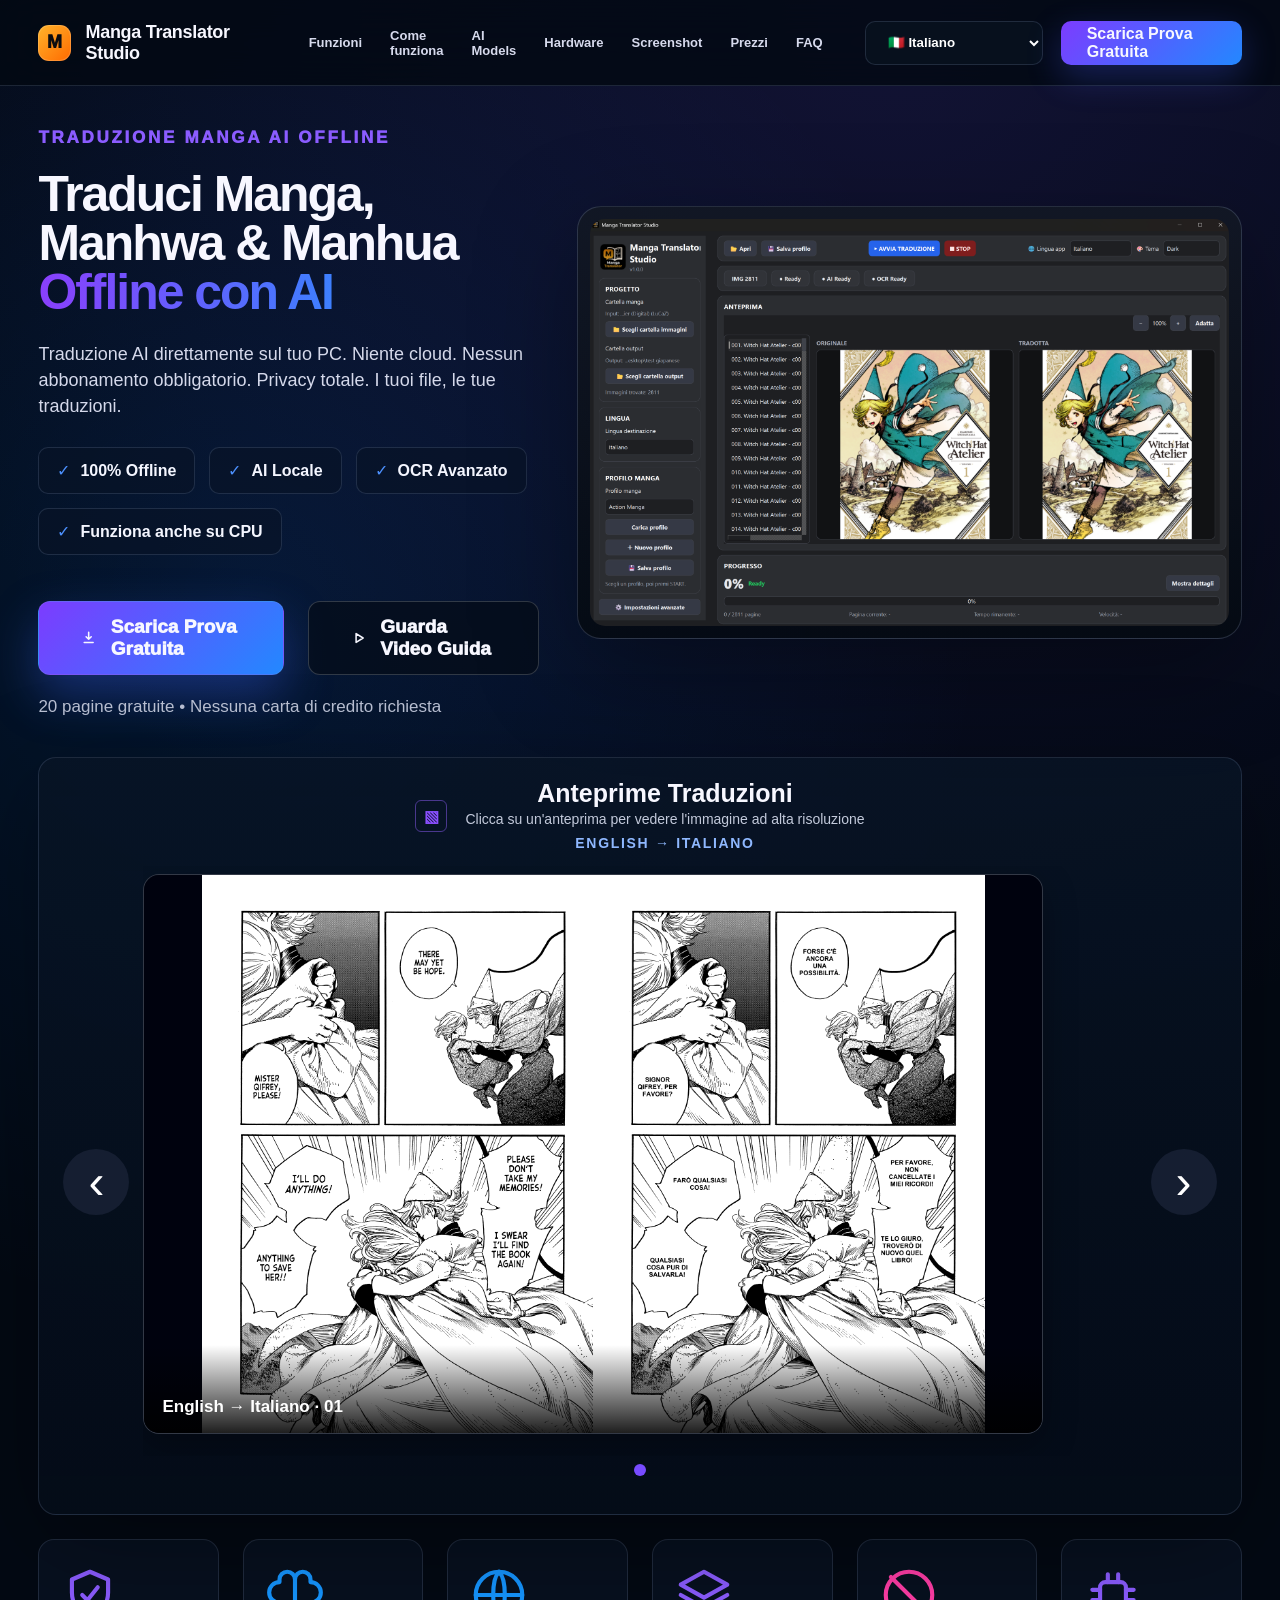
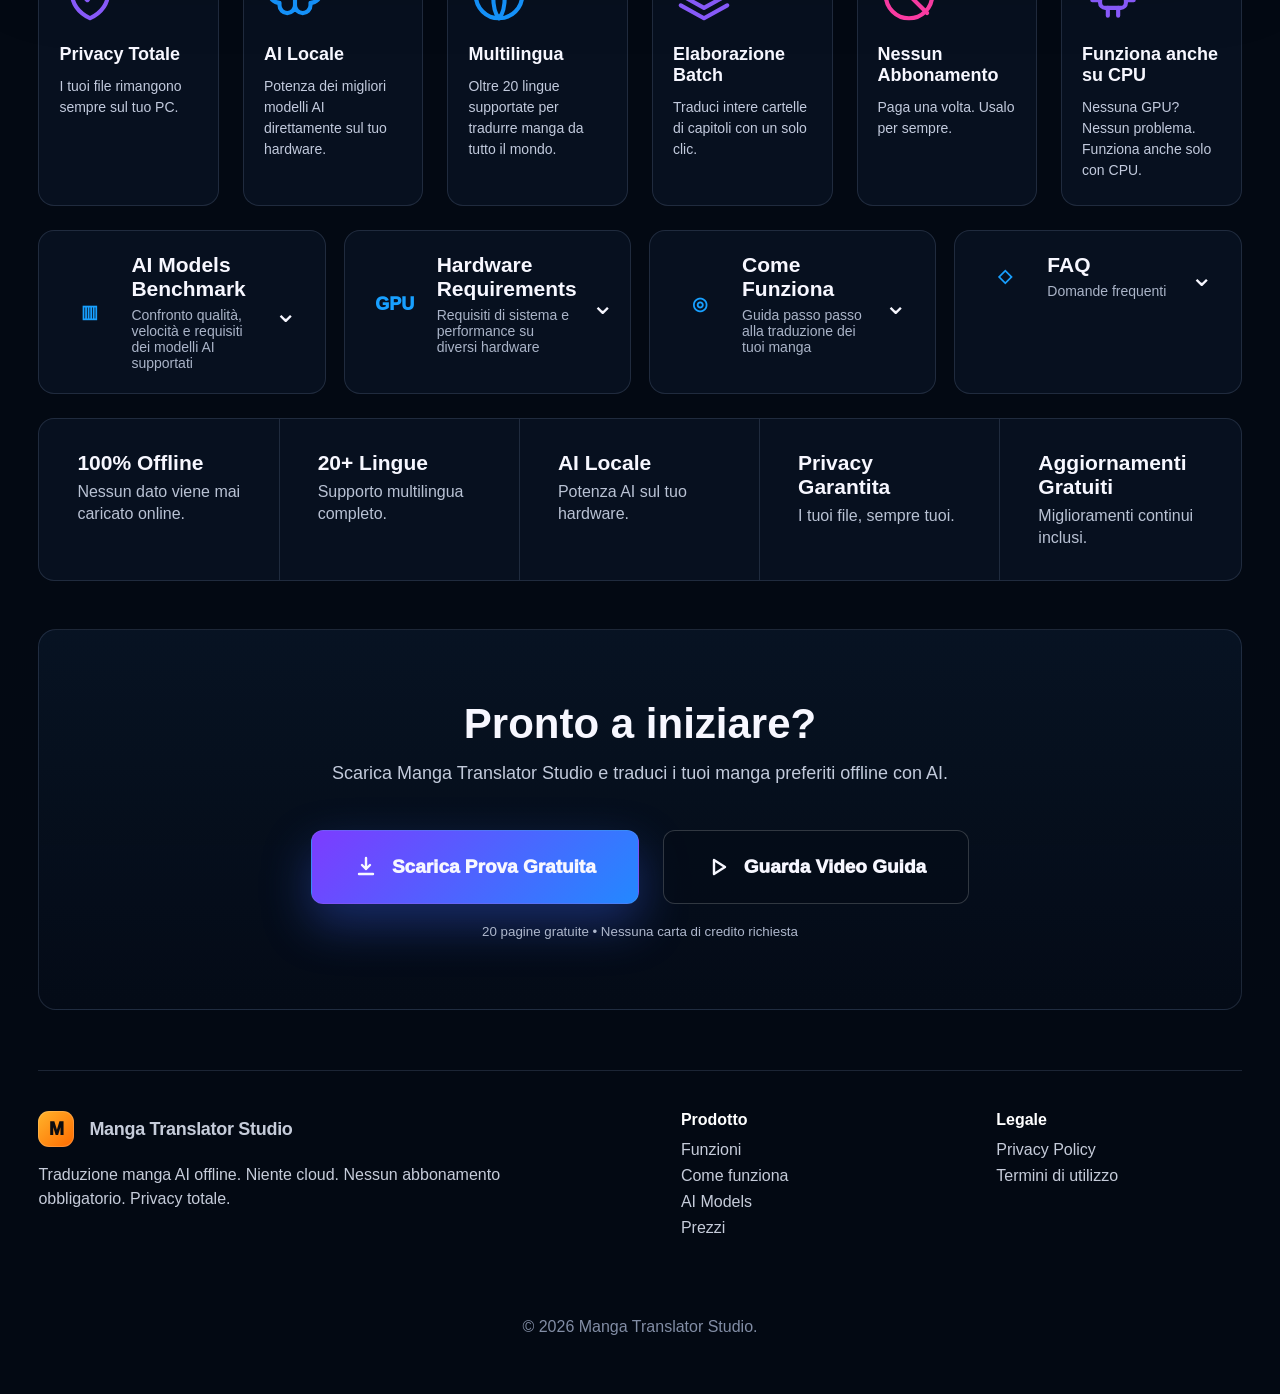
==== commit 800e69d8: "Add files via upload" ====
--- a/index.html
+++ b/index.html
@@ -39,7 +39,7 @@
       <p class="trial-note" data-i18n="hero.note">20 pagine gratuite • Nessuna carta di credito richiesta</p>
     </div>
     <div class="app-frame">
-      <img id="appPreviewImage" src="assets/app/app-preview.png" alt="Anteprima Manga Translator Studio" />
+      <img src="assets/app/app-preview.png" alt="Anteprima Manga Translator Studio" />
     </div>
   </section>
 
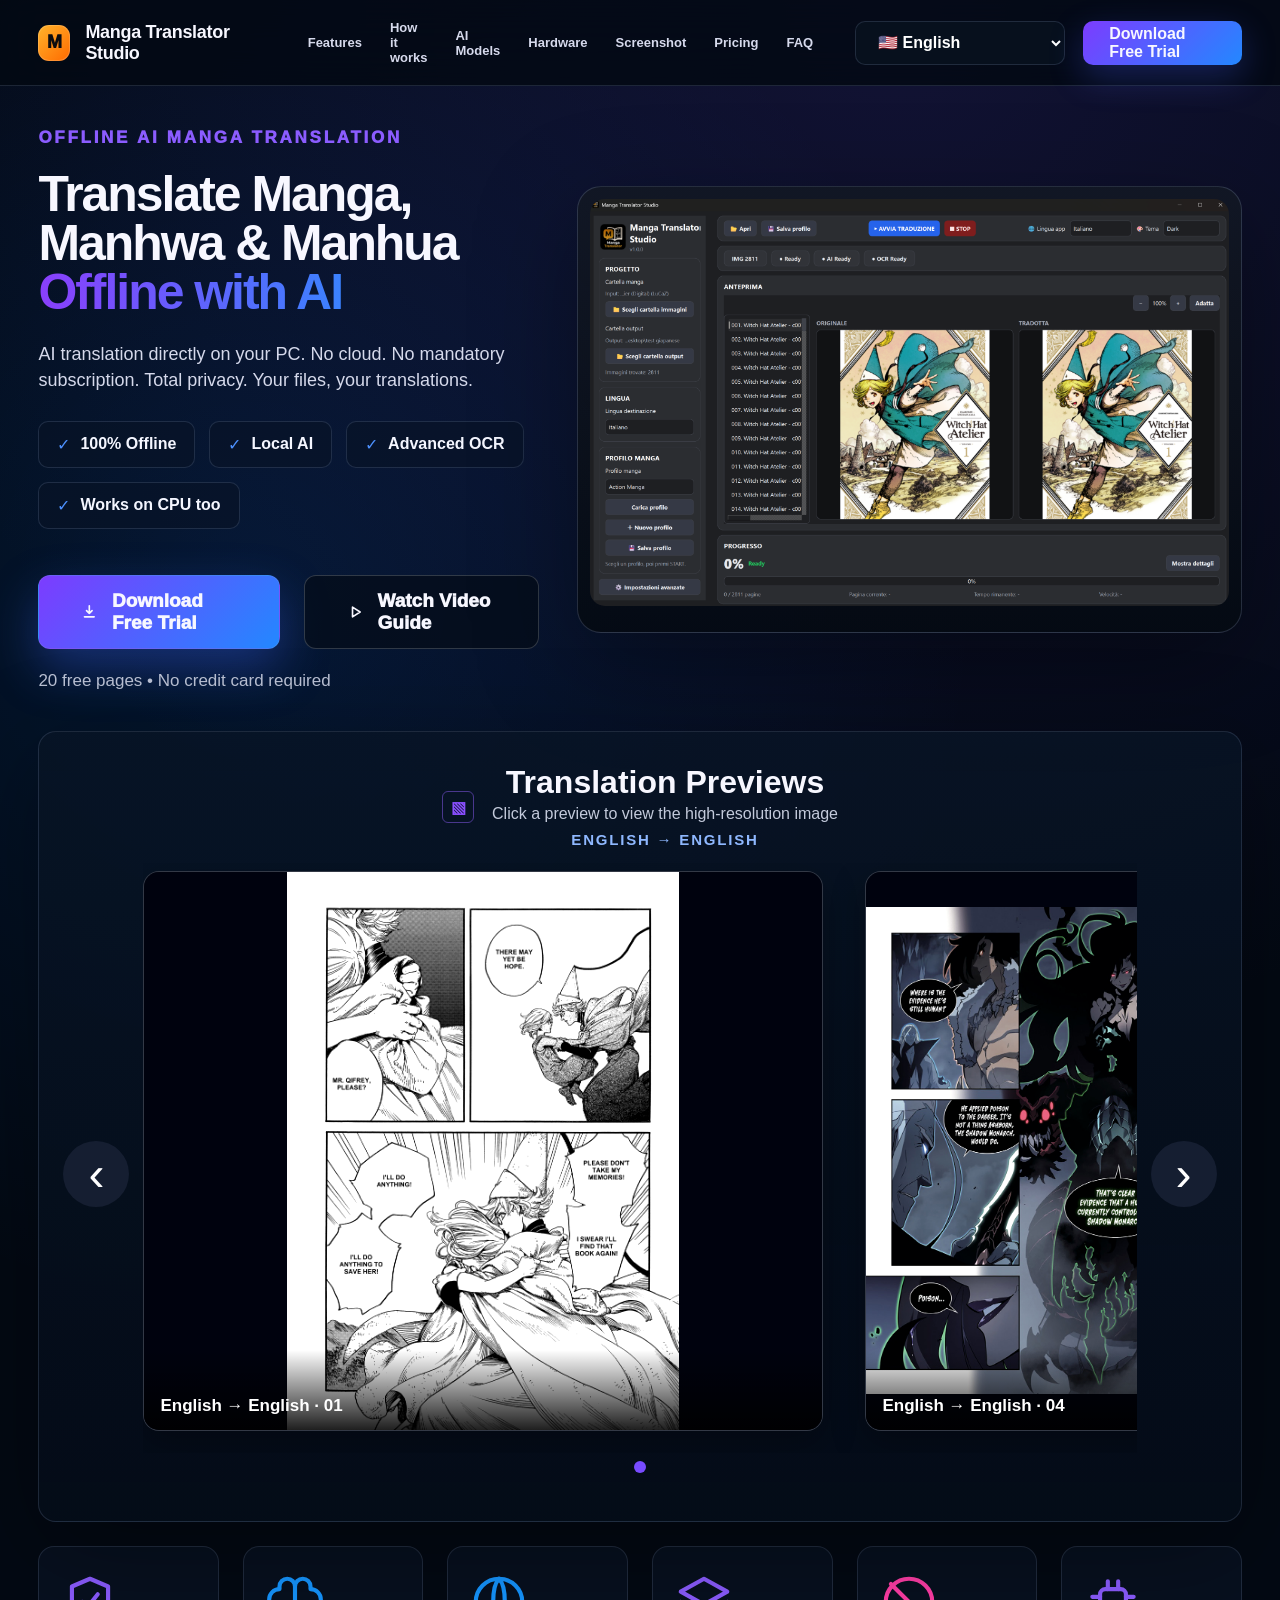
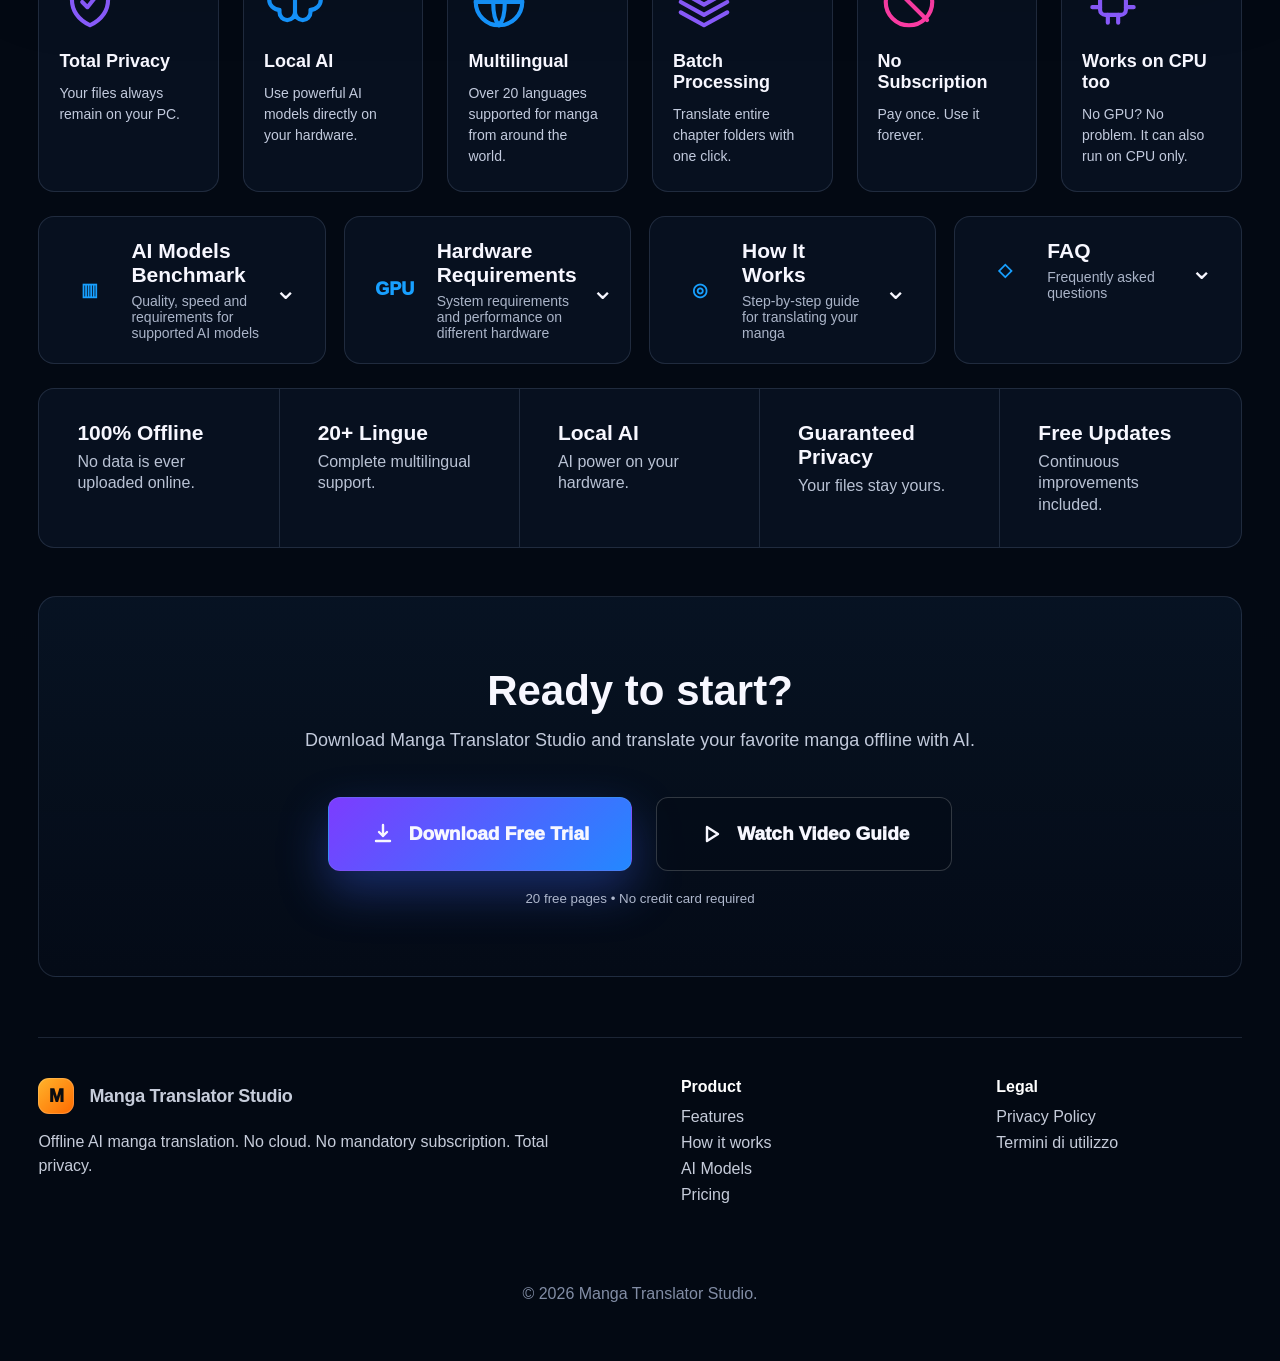
==== commit ffcf851c: "w w" ====
--- a/index.html
+++ b/index.html
@@ -1,10 +1,10 @@
 <!DOCTYPE html>
-<html lang="it">
+<html lang="en">
 <head>
   <meta charset="UTF-8" />
   <meta name="viewport" content="width=device-width, initial-scale=1.0" />
   <title>Manga Translator Studio | Offline AI Manga Translation</title>
-  <meta name="description" content="Traduci manga, manhwa e manhua offline con AI locale. Nessun cloud, privacy totale, GPU opzionale." />
+  <meta name="description" content="Translate manga, manhwa and manhua offline with local AI. No cloud, total privacy, optional GPU." />
   <link rel="stylesheet" href="style.css" />
 </head>
 <body>
@@ -12,66 +12,67 @@
   <div class="nav-shell">
     <a class="brand" href="#top" aria-label="Manga Translator Studio"><span class="brand-mark">M</span><span class="brand-text">Manga Translator Studio</span></a>
     <nav class="main-nav" aria-label="Main navigation">
-      <a href="#features" data-i18n="nav.features">Funzioni</a>
-      <a href="#how" data-i18n="nav.how">Come funziona</a>
+      <a href="#features" data-i18n="nav.features">Features</a>
+      <a href="#how" data-i18n="nav.how">How it works</a>
       <a href="#models" data-i18n="nav.models">AI Models</a>
       <a href="#hardware" data-i18n="nav.hardware">Hardware</a>
       <a href="#gallery" data-i18n="nav.gallery">Screenshot</a>
-      <a href="#pricing" data-i18n="nav.pricing">Prezzi</a>
+      <a href="#pricing" data-i18n="nav.pricing">Pricing</a>
       <a href="#faq" data-i18n="nav.faq">FAQ</a>
     </nav>
-    <div class="nav-actions"><select id="languageSelect" class="language-select" aria-label="Language selector"></select><a class="top-download" href="#download" data-i18n="nav.download">Scarica Prova Gratuita</a></div>
+    <div class="nav-actions"><select id="languageSelect" class="language-select" aria-label="Language selector"></select><a class="top-download" href="#download" data-i18n="nav.download">Download Free Trial</a></div>
   </div>
 </header>
 <main id="top">
   <section class="hero section-wide">
     <div class="hero-copy">
-      <p class="eyebrow" data-i18n="hero.eyebrow">TRADUZIONE MANGA AI OFFLINE</p>
-      <h1 data-i18n="hero.title">Traduci Manga, Manhwa & Manhua <span>Offline con AI</span></h1>
-      <p class="hero-subtitle" data-i18n="hero.subtitle">Traduzione AI direttamente sul tuo PC. Niente cloud. Nessun abbonamento obbligatorio. Privacy totale. I tuoi file, le tue traduzioni.</p>
+      <p class="eyebrow" data-i18n="hero.eyebrow">OFFLINE AI MANGA TRANSLATION</p>
+      <h1 data-i18n="hero.title">Translate Manga, Manhwa & Manhua <span>Offline with AI</span></h1>
+      <p class="hero-subtitle" data-i18n="hero.subtitle">AI translation directly on your PC. No cloud. No mandatory subscription. Total privacy. Your files, your translations.</p>
       <div class="hero-pills">
         <span><i>✓</i><b data-i18n="pill.offline">100% Offline</b></span>
-        <span><i>✓</i><b data-i18n="pill.local">AI Locale</b></span>
-        <span><i>✓</i><b data-i18n="pill.ocr">OCR Avanzato</b></span>
-        <span><i>✓</i><b data-i18n="pill.cpu">Funziona anche su CPU</b></span>
+        <span><i>✓</i><b data-i18n="pill.local">Local AI</b></span>
+        <span><i>✓</i><b data-i18n="pill.ocr">Advanced OCR</b></span>
+        <span><i>✓</i><b data-i18n="pill.cpu">Works on CPU too</b></span>
       </div>
-      <div class="hero-actions"><a class="btn primary" href="#download"><svg viewBox="0 0 24 24"><path d="M12 3v11m0 0 4-4m-4 4-4-4M5 19h14"/></svg><span data-i18n="hero.cta1">Scarica Prova Gratuita</span></a><a class="btn secondary" href="#gallery"><svg viewBox="0 0 24 24"><path d="m8 5 11 7-11 7V5Z"/></svg><span data-i18n="hero.cta2">Guarda Video Guida</span></a></div>
-      <p class="trial-note" data-i18n="hero.note">20 pagine gratuite • Nessuna carta di credito richiesta</p>
+      <div class="hero-actions"><a class="btn primary" href="#download"><svg viewBox="0 0 24 24"><path d="M12 3v11m0 0 4-4m-4 4-4-4M5 19h14"/></svg><span data-i18n="hero.cta1">Download Free Trial</span></a><a class="btn secondary" href="#gallery"><svg viewBox="0 0 24 24"><path d="m8 5 11 7-11 7V5Z"/></svg><span data-i18n="hero.cta2">Watch Video Guide</span></a></div>
+      <p class="trial-note" data-i18n="hero.note">20 free pages • No credit card required</p>
     </div>
     <div class="app-frame">
-      <img src="assets/app/app-preview.png" alt="Anteprima Manga Translator Studio" />
+      <img id="appPreviewImage" src="assets/app/app-preview.png" alt="Manga Translator Studio preview" />
+      <div id="heroShots" class="hero-shots" aria-label="Extra screenshots"></div>
     </div>
   </section>
 
   <section id="gallery" class="section-wide gallery-showcase">
     <button class="gallery-arrow left" id="galleryPrev" aria-label="Previous">‹</button>
     <button class="gallery-arrow right" id="galleryNext" aria-label="Next">›</button>
-    <div class="gallery-title"><div class="title-icon">▧</div><div><h2 data-i18n="gallery.title">Anteprime Traduzioni</h2><p data-i18n="gallery.subtitle">Clicca su un'anteprima per vedere l'immagine ad alta risoluzione</p><strong id="galleryPairLabel">English → Italiano</strong></div></div>
+    <div class="gallery-title"><div class="title-icon">▧</div><div><h2 data-i18n="gallery.title">Translation Previews</h2><p data-i18n="gallery.subtitle">Click a preview to view the high-resolution image</p><strong id="galleryPairLabel">English → Italiano</strong></div></div>
     <div id="translationGallery" class="translation-gallery" aria-live="polite"></div>
     <div id="galleryDots" class="gallery-dots"></div>
   </section>
 
   <section id="features" class="section-wide feature-cards">
-    <article><div class="feature-icon purple"><svg viewBox="0 0 24 24"><path d="M12 3 5 6v5c0 5 3 8 7 10 4-2 7-5 7-10V6l-7-3Z"/><path d="m9 12 2 2 4-5"/></svg></div><h3 data-i18n="features.privacy.title">Privacy Totale</h3><p data-i18n="features.privacy.text">I tuoi file rimangono sempre sul tuo PC.</p></article>
-    <article><div class="feature-icon blue"><svg viewBox="0 0 24 24"><path d="M9 3a3 3 0 0 0-3 3v1a4 4 0 0 0 0 8v1a3 3 0 0 0 6 0V6a3 3 0 0 0-3-3Zm6 0a3 3 0 0 1 3 3v1a4 4 0 0 1 0 8v1a3 3 0 0 1-6 0V6a3 3 0 0 1 3-3Z"/></svg></div><h3 data-i18n="features.ai.title">AI Locale</h3><p data-i18n="features.ai.text">Potenza dei migliori modelli AI direttamente sul tuo hardware.</p></article>
-    <article><div class="feature-icon blue"><svg viewBox="0 0 24 24"><circle cx="12" cy="12" r="9"/><path d="M3 12h18M12 3c3 3 3 15 0 18M12 3c-3 3-3 15 0 18"/></svg></div><h3 data-i18n="features.lang.title">Multilingua</h3><p data-i18n="features.lang.text">Oltre 20 lingue supportate per tradurre manga da tutto il mondo.</p></article>
-    <article><div class="feature-icon purple"><svg viewBox="0 0 24 24"><path d="m12 3 9 5-9 5-9-5 9-5Z"/><path d="m3 12 9 5 9-5M3 16l9 5 9-5"/></svg></div><h3 data-i18n="features.batch.title">Elaborazione Batch</h3><p data-i18n="features.batch.text">Traduci intere cartelle di capitoli con un solo clic.</p></article>
-    <article><div class="feature-icon pink"><svg viewBox="0 0 24 24"><circle cx="12" cy="12" r="9"/><path d="m5 5 14 14"/></svg></div><h3 data-i18n="features.noSub.title">Nessun Abbonamento</h3><p data-i18n="features.noSub.text">Paga una volta. Usalo per sempre.</p></article>
-    <article><div class="feature-icon purple"><svg viewBox="0 0 24 24"><rect x="7" y="7" width="10" height="10" rx="2"/><path d="M4 10h3M4 14h3M17 10h3M17 14h3M10 4v3M14 4v3M10 17v3M14 17v3"/></svg></div><h3 data-i18n="features.cpu.title">Funziona anche su CPU</h3><p data-i18n="features.cpu.text">Nessuna GPU? Nessun problema. Funziona anche solo con CPU.</p></article>
+    <article><div class="feature-icon purple"><svg viewBox="0 0 24 24"><path d="M12 3 5 6v5c0 5 3 8 7 10 4-2 7-5 7-10V6l-7-3Z"/><path d="m9 12 2 2 4-5"/></svg></div><h3 data-i18n="features.privacy.title">Total Privacy</h3><p data-i18n="features.privacy.text">Your files always remain on your PC.</p></article>
+    <article><div class="feature-icon blue"><svg viewBox="0 0 24 24"><path d="M9 3a3 3 0 0 0-3 3v1a4 4 0 0 0 0 8v1a3 3 0 0 0 6 0V6a3 3 0 0 0-3-3Zm6 0a3 3 0 0 1 3 3v1a4 4 0 0 1 0 8v1a3 3 0 0 1-6 0V6a3 3 0 0 1 3-3Z"/></svg></div><h3 data-i18n="features.ai.title">Local AI</h3><p data-i18n="features.ai.text">Use powerful AI models directly on your hardware.</p></article>
+    <article><div class="feature-icon blue"><svg viewBox="0 0 24 24"><circle cx="12" cy="12" r="9"/><path d="M3 12h18M12 3c3 3 3 15 0 18M12 3c-3 3-3 15 0 18"/></svg></div><h3 data-i18n="features.lang.title">Multilingual</h3><p data-i18n="features.lang.text">Over 20 languages supported for manga from around the world.</p></article>
+    <article><div class="feature-icon purple"><svg viewBox="0 0 24 24"><path d="m12 3 9 5-9 5-9-5 9-5Z"/><path d="m3 12 9 5 9-5M3 16l9 5 9-5"/></svg></div><h3 data-i18n="features.batch.title">Batch Processing</h3><p data-i18n="features.batch.text">Translate entire chapter folders with one click.</p></article>
+    <article><div class="feature-icon pink"><svg viewBox="0 0 24 24"><circle cx="12" cy="12" r="9"/><path d="m5 5 14 14"/></svg></div><h3 data-i18n="features.noSub.title">No Subscription</h3><p data-i18n="features.noSub.text">Pay once. Use it forever.</p></article>
+    <article><div class="feature-icon purple"><svg viewBox="0 0 24 24"><rect x="7" y="7" width="10" height="10" rx="2"/><path d="M4 10h3M4 14h3M17 10h3M17 14h3M10 4v3M14 4v3M10 17v3M14 17v3"/></svg></div><h3 data-i18n="features.cpu.title">Works on CPU too</h3><p data-i18n="features.cpu.text">No GPU? No problem. It can also run on CPU only.</p></article>
   </section>
 
   <section class="section-wide accordion-grid">
-    <details id="models" class="info-panel"><summary><span class="summary-left"><i class="mini-icon">▥</i><span><b data-i18n="models.title">AI Models Benchmark</b><small data-i18n="models.subtitle">Confronto qualità, velocità e requisiti dei modelli AI supportati</small></span></span><em>⌄</em></summary><div class="panel-body"><div class="table-wrap"><table><thead><tr><th data-i18n="models.model">Modello AI</th><th data-i18n="models.quality">Qualità</th><th data-i18n="models.speed">Velocità</th><th>VRAM</th><th data-i18n="models.recommended">Consigliato</th></tr></thead><tbody><tr><td>TranslateGemma 27B</td><td>9.2</td><td>7.8</td><td>16GB+</td><td>Best Overall</td></tr><tr><td>Qwen 3.6 35B</td><td>10</td><td>4.0</td><td>24GB+</td><td>Highest Quality</td></tr><tr><td>Qwen 3 14B</td><td>8.8</td><td>8.5</td><td>12GB+</td><td>Best Balance</td></tr><tr><td>Gemma 12B</td><td>8.5</td><td>9.0</td><td>10GB+</td><td>Fast</td></tr><tr><td>Qwen 7B</td><td>7.5</td><td>10</td><td>8GB+</td><td>Low-End PCs</td></tr></tbody></table></div><p class="small-note" data-i18n="models.note">Benchmark indicativi eseguiti su RTX 4090. I risultati possono cambiare in base al modello e alla configurazione.</p></div></details>
-    <details id="hardware" class="info-panel"><summary><span class="summary-left"><i class="mini-icon">GPU</i><span><b data-i18n="hardware.title">Hardware Requirements</b><small data-i18n="hardware.subtitle">Requisiti di sistema e performance su diversi hardware</small></span></span><em>⌄</em></summary><div class="panel-body"><div class="hardware-list"><div><b>CPU Only</b><span data-i18n="hardware.cpu">Supportata · Lenta</span></div><div><b>RTX 2060</b><span data-i18n="hardware.good">Buona</span></div><div><b>RTX 3060</b><span data-i18n="hardware.veryGood">Molto buona</span></div><div><b>RTX 4070</b><span data-i18n="hardware.excellent">Eccellente</span></div><div><b>RTX 4090</b><span data-i18n="hardware.max">Massima</span></div></div><p class="small-note" data-i18n="hardware.note">Funziona anche su CPU. GPU consigliata per la migliore esperienza.</p></div></details>
-    <details id="how" class="info-panel"><summary><span class="summary-left"><i class="mini-icon">◎</i><span><b data-i18n="how.title">Come Funziona</b><small data-i18n="how.subtitle">Guida passo passo alla traduzione dei tuoi manga</small></span></span><em>⌄</em></summary><div class="panel-body steps"><p><b>1.</b> <span data-i18n="how.s1">Scegli la cartella del manga.</span></p><p><b>2.</b> <span data-i18n="how.s2">Scegli lingua e profilo.</span></p><p><b>3.</b> <span data-i18n="how.s3">Avvia la traduzione.</span></p><p><b>4.</b> <span data-i18n="how.s4">Leggi le pagine tradotte.</span></p></div></details>
-    <details id="faq" class="info-panel"><summary><span class="summary-left"><i class="mini-icon">◇</i><span><b>FAQ</b><small data-i18n="faq.subtitle">Domande frequenti</small></span></span><em>⌄</em></summary><div class="panel-body faq-list"><p><b data-i18n="faq.q1">Serve internet?</b><br><span data-i18n="faq.a1">No, la traduzione gira localmente sul PC.</span></p><p><b data-i18n="faq.q2">Serve una GPU potente?</b><br><span data-i18n="faq.a2">No, la CPU è supportata. Le GPU RTX sono consigliate per velocità alte.</span></p><p><b data-i18n="faq.q3">Posso cambiare immagini della galleria?</b><br><span data-i18n="faq.a3">Sì, basta inserire 01.jpg, 02.jpg, 03.jpg nelle cartelle lingua.</span></p></div></details>
+    <details id="models" class="info-panel"><summary><span class="summary-left"><i class="mini-icon">▥</i><span><b data-i18n="models.title">AI Models Benchmark</b><small data-i18n="models.subtitle">Quality, speed and requirements for supported AI models</small></span></span><em>⌄</em></summary><div class="panel-body"><div class="table-wrap"><table><thead><tr><th data-i18n="models.model">AI Model</th><th data-i18n="models.quality">Quality</th><th data-i18n="models.speed">Speed</th><th>VRAM</th><th data-i18n="models.recommended">Recommended</th></tr></thead><tbody><tr><td>TranslateGemma 27B</td><td>9.2</td><td>7.8</td><td>16GB+</td><td>Best Overall</td></tr><tr><td>Qwen 3.6 35B</td><td>10</td><td>4.0</td><td>24GB+</td><td>Highest Quality</td></tr><tr><td>Qwen 3 14B</td><td>8.8</td><td>8.5</td><td>12GB+</td><td>Best Balance</td></tr><tr><td>Gemma 12B</td><td>8.5</td><td>9.0</td><td>10GB+</td><td>Fast</td></tr><tr><td>Qwen 7B</td><td>7.5</td><td>10</td><td>8GB+</td><td>Low-End PCs</td></tr></tbody></table></div><p class="small-note" data-i18n="models.note">Indicative benchmarks on RTX 4090. Results may vary by model and configuration.</p></div></details>
+    <details id="hardware" class="info-panel"><summary><span class="summary-left"><i class="mini-icon">GPU</i><span><b data-i18n="hardware.title">Hardware Requirements</b><small data-i18n="hardware.subtitle">System requirements and performance on different hardware</small></span></span><em>⌄</em></summary><div class="panel-body"><div class="hardware-list"><div><b>CPU Only</b><span data-i18n="hardware.cpu">Supported · Slow</span></div><div><b>RTX 2060</b><span data-i18n="hardware.good">Good</span></div><div><b>RTX 3060</b><span data-i18n="hardware.veryGood">Very good</span></div><div><b>RTX 4070</b><span data-i18n="hardware.excellent">Excellent</span></div><div><b>RTX 4090</b><span data-i18n="hardware.max">Maximum</span></div></div><p class="small-note" data-i18n="hardware.note">Works on CPU too. GPU consigliata per la migliore esperienza.</p></div></details>
+    <details id="how" class="info-panel"><summary><span class="summary-left"><i class="mini-icon">◎</i><span><b data-i18n="how.title">Come Funziona</b><small data-i18n="how.subtitle">Step-by-step guide for translating your manga</small></span></span><em>⌄</em></summary><div class="panel-body steps"><p><b>1.</b> <span data-i18n="how.s1">Select the manga folder.</span></p><p><b>2.</b> <span data-i18n="how.s2">Choose language and profile.</span></p><p><b>3.</b> <span data-i18n="how.s3">Start translation.</span></p><p><b>4.</b> <span data-i18n="how.s4">Read the translated pages.</span></p></div></details>
+    <details id="faq" class="info-panel"><summary><span class="summary-left"><i class="mini-icon">◇</i><span><b>FAQ</b><small data-i18n="faq.subtitle">Frequently asked questions</small></span></span><em>⌄</em></summary><div class="panel-body faq-list"><p><b data-i18n="faq.q1">Does it need internet?</b><br><span data-i18n="faq.a1">No, translation runs locally on your PC.</span></p><p><b data-i18n="faq.q2">Do I need a powerful GPU?</b><br><span data-i18n="faq.a2">No, CPU is supported. RTX GPUs are recommended for high speed.</span></p><p><b data-i18n="faq.q3">Can I change gallery images?</b><br><span data-i18n="faq.a3">Yes. Put 01.jpg, 02.jpg, 03.jpg inside each language folder.</span></p></div></details>
   </section>
 
-  <section class="section-wide stats-strip"><div><b>100% Offline</b><span data-i18n="strip.offline">Nessun dato viene mai caricato online.</span></div><div><b>20+ Lingue</b><span data-i18n="strip.lang">Supporto multilingua completo.</span></div><div><b>AI Locale</b><span data-i18n="strip.ai">Potenza AI sul tuo hardware.</span></div><div><b data-i18n="strip.privacyTitle">Privacy Garantita</b><span data-i18n="strip.privacy">I tuoi file, sempre tuoi.</span></div><div><b data-i18n="strip.updatesTitle">Aggiornamenti Gratuiti</b><span data-i18n="strip.updates">Miglioramenti continui inclusi.</span></div></section>
+  <section class="section-wide stats-strip"><div><b>100% Offline</b><span data-i18n="strip.offline">No data is ever uploaded online.</span></div><div><b>20+ Lingue</b><span data-i18n="strip.lang">Complete multilingual support.</span></div><div><b>Local AI</b><span data-i18n="strip.ai">AI power on your hardware.</span></div><div><b data-i18n="strip.privacyTitle">Guaranteed Privacy</b><span data-i18n="strip.privacy">Your files stay yours.</span></div><div><b data-i18n="strip.updatesTitle">Free Updates</b><span data-i18n="strip.updates">Continuous improvements included.</span></div></section>
 
-  <section id="pricing" class="section-wide cta-panel"><h2 data-i18n="cta.title">Pronto a iniziare?</h2><p data-i18n="cta.text">Scarica Manga Translator Studio e traduci i tuoi manga preferiti offline con AI.</p><div class="hero-actions center"><a class="btn primary" id="download" href="#"><svg viewBox="0 0 24 24"><path d="M12 3v11m0 0 4-4m-4 4-4-4M5 19h14"/></svg><span data-i18n="cta.download">Scarica Prova Gratuita</span></a><a class="btn secondary" href="#gallery"><svg viewBox="0 0 24 24"><path d="m8 5 11 7-11 7V5Z"/></svg><span data-i18n="cta.video">Guarda Video Guida</span></a></div><small data-i18n="cta.note">20 pagine gratuite • Nessuna carta di credito richiesta</small></section>
+  <section id="pricing" class="section-wide cta-panel"><h2 data-i18n="cta.title">Ready to start?</h2><p data-i18n="cta.text">Download Manga Translator Studio and translate your favorite manga offline with AI.</p><div class="hero-actions center"><a class="btn primary" id="download" href="#"><svg viewBox="0 0 24 24"><path d="M12 3v11m0 0 4-4m-4 4-4-4M5 19h14"/></svg><span data-i18n="cta.download">Download Free Trial</span></a><a class="btn secondary" href="#gallery"><svg viewBox="0 0 24 24"><path d="m8 5 11 7-11 7V5Z"/></svg><span data-i18n="cta.video">Watch Video Guide</span></a></div><small data-i18n="cta.note">20 free pages • No credit card required</small></section>
 </main>
-<footer class="site-footer"><div><a class="brand footer-brand" href="#top"><span class="brand-mark">M</span><span class="brand-text">Manga Translator Studio</span></a><p data-i18n="footer.text">Traduzione manga AI offline. Niente cloud. Nessun abbonamento obbligatorio. Privacy totale.</p></div><div><h4 data-i18n="footer.product">Prodotto</h4><a href="#features" data-i18n="nav.features">Funzioni</a><a href="#how" data-i18n="nav.how">Come funziona</a><a href="#models" data-i18n="nav.models">AI Models</a><a href="#pricing" data-i18n="nav.pricing">Prezzi</a></div><div><h4 data-i18n="footer.legal">Legale</h4><a href="privacy.html">Privacy Policy</a><a href="#">Termini di utilizzo</a></div><p class="copyright">© 2026 Manga Translator Studio.</p></footer>
+<footer class="site-footer"><div><a class="brand footer-brand" href="#top"><span class="brand-mark">M</span><span class="brand-text">Manga Translator Studio</span></a><p data-i18n="footer.text">Offline AI manga translation. No cloud. No mandatory subscription. Total privacy.</p></div><div><h4 data-i18n="footer.product">Product</h4><a href="#features" data-i18n="nav.features">Features</a><a href="#how" data-i18n="nav.how">How it works</a><a href="#models" data-i18n="nav.models">AI Models</a><a href="#pricing" data-i18n="nav.pricing">Pricing</a></div><div><h4 data-i18n="footer.legal">Legal</h4><a href="privacy.html">Privacy Policy</a><a href="#">Termini di utilizzo</a></div><p class="copyright">© 2026 Manga Translator Studio.</p></footer>
 <div id="lightbox" class="lightbox" aria-hidden="true"><button id="closeLightbox" class="lightbox-close">×</button><button id="prevImage" class="lightbox-arrow left">‹</button><img id="lightboxImage" alt="Translated manga preview" /><button id="nextImage" class="lightbox-arrow right">›</button><div id="lightboxCounter" class="lightbox-counter"></div></div>
 <script src="i18n.js"></script><script src="site.js"></script>
 </body>
--- a/style.css
+++ b/style.css
@@ -1,4 +1,4 @@
-*{box-sizing:border-box;margin:0;padding:0}html{scroll-behavior:smooth}body{font-family:Inter,Segoe UI,Arial,sans-serif;background:#030913;color:#f7f7ff;overflow-x:hidden;background-image:radial-gradient(circle at 70% 0%,rgba(72,54,174,.22),transparent 34%),radial-gradient(circle at 20% 20%,rgba(0,119,255,.13),transparent 28%)}a{text-decoration:none;color:inherit}img{display:block;max-width:100%}:root{--page:94vw;--max:3540px;--header:122px;--panel:rgba(10,20,36,.72);--panel2:rgba(13,26,45,.82);--line:rgba(142,166,205,.18);--muted:#aab4c8;--blue:#2388ff;--purple:#7c3cff;--pink:#ff3da6;--shadow:0 28px 100px rgba(0,0,0,.34)}.section-wide{width:var(--page);max-width:var(--max);margin-inline:auto}.site-header{position:sticky;top:0;height:var(--header);z-index:50;background:rgba(3,9,19,.82);backdrop-filter:blur(22px);border-bottom:1px solid var(--line)}.nav-shell{height:100%;display:flex;align-items:center;justify-content:space-between;gap:42px;width:var(--page);max-width:var(--max);margin:auto}.brand{display:flex;align-items:center;gap:15px}.brand-mark{width:48px;height:48px;border-radius:11px;background:linear-gradient(135deg,#ffb42b,#ff6a00);display:grid;place-items:center;color:#0b0c10;font-weight:1000;font-size:24px;box-shadow:0 0 0 1px rgba(255,255,255,.16) inset}.brand-text{font-size:23px;font-weight:900;letter-spacing:-.3px}.main-nav{display:flex;align-items:center;gap:48px;font-size:16px;font-weight:750;color:#e9ecff}.main-nav a{opacity:.92}.main-nav a:hover{color:#8c6dff}.nav-actions{display:flex;align-items:center;gap:18px}.language-select{height:54px;min-width:178px;border:1px solid var(--line);border-radius:10px;background:#07101d;color:#fff;padding:0 18px;font-weight:800}.top-download{height:54px;padding:0 26px;border-radius:10px;display:inline-flex;align-items:center;font-weight:900;background:linear-gradient(135deg,var(--purple),var(--blue));box-shadow:0 12px 34px rgba(71,95,255,.28)}.hero{min-height:700px;display:grid;grid-template-columns:1.05fr .95fr;gap:64px;align-items:center;padding:52px 0 24px}.eyebrow{font-size:17px;font-weight:1000;letter-spacing:.16em;text-transform:uppercase;color:#8b5cff;margin-bottom:22px}.hero h1{font-size:clamp(58px,4.1vw,108px);line-height:.98;letter-spacing:-2.5px;max-width:980px}.hero h1 span{display:block;background:linear-gradient(90deg,#8a3ffc,#2f8cff 70%);-webkit-background-clip:text;background-clip:text;color:transparent}.hero-subtitle{font-size:24px;line-height:1.45;color:#d5d9eb;max-width:940px;margin-top:28px}.hero-pills{display:flex;flex-wrap:wrap;gap:14px;margin-top:28px}.hero-pills span{display:flex;align-items:center;gap:10px;padding:13px 18px;border:1px solid var(--line);border-radius:10px;background:rgba(9,20,38,.64);color:#f4f6ff}.hero-pills i{font-style:normal;color:#4d91ff}.hero-actions{display:flex;gap:24px;margin-top:46px}.hero-actions.center{justify-content:center}.btn{height:74px;display:inline-flex;align-items:center;justify-content:center;gap:14px;border-radius:12px;padding:0 42px;font-size:19px;font-weight:1000;border:1px solid var(--line)}.btn svg{width:24px;height:24px;fill:none;stroke:currentColor;stroke-width:2.4;stroke-linecap:round;stroke-linejoin:round}.btn.primary{background:linear-gradient(135deg,var(--purple),var(--blue));box-shadow:0 20px 48px rgba(61,103,255,.34)}.btn.secondary{background:rgba(5,12,24,.7);border-color:rgba(255,255,255,.18)}.trial-note{margin-top:22px;color:#bac1d4;font-size:17px}.app-frame{border:1px solid rgba(139,154,190,.24);background:linear-gradient(180deg,rgba(18,24,36,.9),rgba(5,10,18,.9));border-radius:24px;padding:14px;box-shadow:var(--shadow);max-width:1320px;justify-self:end}.app-frame img{width:100%;border-radius:15px}.gallery-showcase{position:relative;margin-top:0;border:1px solid var(--line);border-radius:18px;background:linear-gradient(180deg,rgba(8,20,37,.82),rgba(5,13,25,.78));box-shadow:var(--shadow);padding:22px 96px 34px}.gallery-title{display:flex;align-items:center;justify-content:center;gap:18px;text-align:center;margin-bottom:16px}.title-icon{width:32px;height:32px;display:grid;place-items:center;color:#8a4fff;border:1px solid rgba(139,92,246,.5);border-radius:6px;font-weight:1000}.gallery-title h2{font-size:26px;line-height:1.05}.gallery-title p{color:#c3cadb;margin-top:5px;font-size:15px}.gallery-title strong{display:inline-block;margin-top:8px;font-size:14px;color:#8fb8ff;text-transform:uppercase;letter-spacing:.12em}.translation-gallery{display:flex;gap:34px;overflow:hidden;scroll-behavior:smooth;padding:4px 0 18px}.gallery-card{flex:0 0 clamp(520px,31vw,820px);height:430px;border:1px solid rgba(255,255,255,.14);border-radius:12px;background:#111827;overflow:hidden;position:relative;cursor:pointer;box-shadow:0 12px 34px rgba(0,0,0,.28);padding:0}.gallery-card img{width:100%;height:100%;object-fit:contain;filter:contrast(1.06);background:#050914}.gallery-card:hover,.gallery-card.active{outline:3px solid var(--purple);box-shadow:0 0 28px rgba(124,60,255,.45)}.gallery-card span{position:absolute;left:0;right:0;bottom:0;background:linear-gradient(transparent,rgba(0,0,0,.88));padding:40px 12px 10px;text-align:left;font-size:15px;font-weight:900;color:white}.gallery-empty,.gallery-loading{width:100%;padding:48px 24px;text-align:center;border:1px dashed rgba(139,92,246,.4);border-radius:14px;color:#b7c1d8;background:rgba(255,255,255,.035)}.gallery-arrow{position:absolute;top:58%;transform:translateY(-50%);width:58px;height:58px;border:0;border-radius:50%;background:rgba(23,32,52,.92);color:#fff;font-size:42px;z-index:3;cursor:pointer}.gallery-arrow.left{left:28px}.gallery-arrow.right{right:28px}.gallery-dots{display:flex;justify-content:center;gap:12px;margin-top:8px}.gallery-dots button{width:12px;height:12px;border-radius:50%;border:0;background:rgba(255,255,255,.18)}.gallery-dots button.active{background:#784bff}.feature-cards{display:grid;grid-template-columns:repeat(6,1fr);gap:24px;margin-top:24px}.feature-cards article{border:1px solid var(--line);border-radius:16px;background:var(--panel);padding:32px 28px;min-height:185px}.feature-icon{width:62px;height:62px;margin-bottom:18px}.feature-icon svg{width:100%;height:100%;fill:none;stroke:currentColor;stroke-width:1.6;stroke-linecap:round;stroke-linejoin:round}.purple{color:#8b5cff}.blue{color:#1595ff}.pink{color:#ff3da6}.feature-cards h3{font-size:21px;margin-bottom:11px}.feature-cards p{font-size:16px;color:#c2cadd;line-height:1.5}.accordion-grid{display:grid;grid-template-columns:repeat(4,1fr);gap:18px;margin-top:24px}.info-panel{border:1px solid var(--line);border-radius:16px;background:var(--panel);overflow:hidden}.info-panel summary{list-style:none;cursor:pointer;min-height:86px;padding:22px 28px;display:flex;align-items:center;justify-content:space-between;gap:14px}.info-panel summary::-webkit-details-marker{display:none}.summary-left{display:flex;align-items:center;gap:20px}.summary-left b{display:block;font-size:21px}.summary-left small{display:block;margin-top:6px;color:#aab4c8;font-size:14px}.mini-icon{width:44px;min-width:44px;height:44px;display:grid;place-items:center;color:#18a0ff;font-style:normal;font-weight:1000;font-size:18px}.info-panel em{font-style:normal;font-size:28px}.panel-body{padding:0 28px 28px;color:#cbd3e5}.table-wrap{overflow:auto}table{width:100%;border-collapse:collapse;font-size:15px}th,td{border-bottom:1px solid var(--line);padding:12px;text-align:left}th{color:#fff}.small-note{font-size:14px;color:#9eabc2;margin-top:16px}.hardware-list{display:grid;gap:10px}.hardware-list div{display:flex;justify-content:space-between;border-bottom:1px solid var(--line);padding:10px 0}.steps p,.faq-list p{padding:9px 0;line-height:1.5}.stats-strip{display:grid;grid-template-columns:repeat(5,1fr);gap:0;border:1px solid var(--line);border-radius:16px;background:var(--panel);margin-top:24px;overflow:hidden}.stats-strip div{padding:32px 38px;border-right:1px solid var(--line)}.stats-strip div:last-child{border-right:0}.stats-strip b{font-size:21px;display:block}.stats-strip span{display:block;color:#b9c2d4;margin-top:6px;font-size:16px;line-height:1.35}.cta-panel{text-align:center;border:1px solid var(--line);border-radius:18px;background:linear-gradient(180deg,rgba(8,20,37,.88),rgba(5,12,24,.82));padding:70px 30px;margin-top:48px}.cta-panel h2{font-size:42px}.cta-panel p{font-size:18px;color:#c2cadb;margin-top:15px}.cta-panel small{display:block;margin-top:20px;color:#aeb7cc}.site-footer{width:var(--page);max-width:var(--max);margin:60px auto 0;padding:40px 0 55px;display:grid;grid-template-columns:1.4fr .6fr .6fr;gap:70px;color:#c6ccda;border-top:1px solid var(--line)}.footer-brand{margin-bottom:16px}.site-footer p{max-width:520px;line-height:1.45}.site-footer h4{color:#fff;margin-bottom:12px}.site-footer a:not(.brand){display:block;margin:8px 0;color:#c6ccda}.copyright{grid-column:1/-1;text-align:center;color:#828da5!important;max-width:none!important}.lightbox{position:fixed;inset:0;background:rgba(0,0,0,.94);z-index:100;display:none;align-items:center;justify-content:center;padding:38px}.lightbox.active{display:flex}.lightbox img{max-width:92vw;max-height:90vh;object-fit:contain}.lightbox-close{position:fixed;top:22px;right:28px;background:none;border:0;color:#fff;font-size:50px;cursor:pointer}.lightbox-arrow{position:fixed;top:50%;transform:translateY(-50%);width:64px;height:86px;border:0;border-radius:18px;background:rgba(255,255,255,.1);color:white;font-size:62px;cursor:pointer}.lightbox-arrow.left{left:26px}.lightbox-arrow.right{right:26px}.lightbox-counter{position:fixed;bottom:24px;left:50%;transform:translateX(-50%);background:rgba(255,255,255,.12);padding:10px 16px;border-radius:999px;color:#fff;font-weight:800}@media(min-width:2560px){:root{--header:138px}.brand-text{font-size:30px}.brand-mark{width:60px;height:60px}.main-nav{font-size:20px;gap:64px}.language-select,.top-download{height:64px;font-size:18px}.hero{min-height:980px}.gallery-card{flex-basis:860px;height:560px}.feature-cards h3{font-size:27px}.feature-cards p,.stats-strip span{font-size:20px}.summary-left b{font-size:27px}.summary-left small{font-size:18px}.btn{height:88px;font-size:23px}}@media(max-width:1600px){:root{--header:86px}.brand-mark{width:36px;height:36px;font-size:18px}.brand-text{font-size:18px}.main-nav{font-size:13px;gap:28px}.language-select,.top-download{height:44px}.hero{min-height:650px;gap:46px}.hero h1{font-size:clamp(52px,4.5vw,82px)}.hero-subtitle{font-size:20px}.feature-cards{grid-template-columns:repeat(6,1fr)}.feature-cards article{padding:24px 20px}.feature-cards h3{font-size:18px}.feature-cards p{font-size:14px}.accordion-grid{grid-template-columns:repeat(4,1fr)}}@media(max-width:1200px){.main-nav{display:none}.hero{grid-template-columns:1fr;min-height:auto;padding:52px 0}.app-frame{max-width:1000px}.feature-cards{grid-template-columns:repeat(3,1fr)}.accordion-grid{grid-template-columns:repeat(2,1fr)}.stats-strip{grid-template-columns:repeat(2,1fr)}.stats-strip div{border-bottom:1px solid var(--line)}}@media(max-width:768px){:root{--header:82px;--page:94vw}.site-header{height:auto;min-height:var(--header)}.nav-shell{padding:12px 0}.brand-text{font-size:15px}.nav-actions{margin-left:auto}.top-download{display:none}.hero{padding:34px 0}.hero h1{font-size:50px;letter-spacing:-2px}.hero-subtitle{font-size:18px}.hero-actions{flex-direction:column}.btn{width:100%;height:62px}.gallery-showcase{padding:22px 46px}.translation-gallery{gap:18px}.gallery-card{flex-basis:82vw;height:56vw;max-height:520px}.feature-cards,.accordion-grid,.stats-strip{grid-template-columns:1fr}.feature-cards article{min-height:unset}.site-footer{grid-template-columns:1fr}.gallery-arrow{width:42px;height:42px;font-size:32px}.gallery-arrow.left{left:8px}.gallery-arrow.right{right:8px}}@media(max-width:480px){:root{--header:116px}.nav-shell{flex-wrap:wrap;justify-content:center}.brand{width:100%;justify-content:center}.nav-actions{width:100%;justify-content:center;margin:0}.language-select{width:100%;max-width:230px}.hero h1{font-size:38px}.hero-pills span{width:100%;justify-content:center}.gallery-title h2{font-size:24px}.gallery-showcase{padding:20px 38px}.gallery-card{flex-basis:84vw;height:58vw}.stats-strip div{padding:24px}.info-panel summary{padding:20px}.summary-left b{font-size:18px}.lightbox{padding:14px}.lightbox-arrow{width:42px;height:58px;font-size:40px}.lightbox-arrow.left{left:4px}.lightbox-arrow.right{right:4px}}@media(max-width:320px){.hero h1{font-size:32px}.hero-subtitle{font-size:16px}.brand-text{font-size:13px}.gallery-card{flex-basis:84vw;height:58vw}.section-wide{width:95vw}}
+*{box-sizing:border-box;margin:0;padding:0}html{scroll-behavior:smooth}body{font-family:Inter,Segoe UI,Arial,sans-serif;background:#030913;color:#f7f7ff;overflow-x:hidden;background-image:radial-gradient(circle at 70% 0%,rgba(72,54,174,.22),transparent 34%),radial-gradient(circle at 20% 20%,rgba(0,119,255,.13),transparent 28%)}a{text-decoration:none;color:inherit}img{display:block;max-width:100%}:root{--page:94vw;--max:3540px;--header:122px;--panel:rgba(10,20,36,.72);--panel2:rgba(13,26,45,.82);--line:rgba(142,166,205,.18);--muted:#aab4c8;--blue:#2388ff;--purple:#7c3cff;--pink:#ff3da6;--shadow:0 28px 100px rgba(0,0,0,.34)}.section-wide{width:var(--page);max-width:var(--max);margin-inline:auto}.site-header{position:sticky;top:0;height:var(--header);z-index:50;background:rgba(3,9,19,.82);backdrop-filter:blur(22px);border-bottom:1px solid var(--line)}.nav-shell{height:100%;display:flex;align-items:center;justify-content:space-between;gap:42px;width:var(--page);max-width:var(--max);margin:auto}.brand{display:flex;align-items:center;gap:15px}.brand-mark{width:48px;height:48px;border-radius:11px;background:linear-gradient(135deg,#ffb42b,#ff6a00);display:grid;place-items:center;color:#0b0c10;font-weight:1000;font-size:24px;box-shadow:0 0 0 1px rgba(255,255,255,.16) inset}.brand-text{font-size:23px;font-weight:900;letter-spacing:-.3px}.main-nav{display:flex;align-items:center;gap:48px;font-size:16px;font-weight:750;color:#e9ecff}.main-nav a{opacity:.92}.main-nav a:hover{color:#8c6dff}.nav-actions{display:flex;align-items:center;gap:18px}.language-select{height:54px;min-width:178px;border:1px solid var(--line);border-radius:10px;background:#07101d;color:#fff;padding:0 18px;font-weight:800}.top-download{height:54px;padding:0 26px;border-radius:10px;display:inline-flex;align-items:center;font-weight:900;background:linear-gradient(135deg,var(--purple),var(--blue));box-shadow:0 12px 34px rgba(71,95,255,.28)}.hero{min-height:700px;display:grid;grid-template-columns:1.05fr .95fr;gap:64px;align-items:center;padding:52px 0 24px}.eyebrow{font-size:17px;font-weight:1000;letter-spacing:.16em;text-transform:uppercase;color:#8b5cff;margin-bottom:22px}.hero h1{font-size:clamp(58px,4.1vw,108px);line-height:.98;letter-spacing:-2.5px;max-width:980px}.hero h1 span{display:block;background:linear-gradient(90deg,#8a3ffc,#2f8cff 70%);-webkit-background-clip:text;background-clip:text;color:transparent}.hero-subtitle{font-size:24px;line-height:1.45;color:#d5d9eb;max-width:940px;margin-top:28px}.hero-pills{display:flex;flex-wrap:wrap;gap:14px;margin-top:28px}.hero-pills span{display:flex;align-items:center;gap:10px;padding:13px 18px;border:1px solid var(--line);border-radius:10px;background:rgba(9,20,38,.64);color:#f4f6ff}.hero-pills i{font-style:normal;color:#4d91ff}.hero-actions{display:flex;gap:24px;margin-top:46px}.hero-actions.center{justify-content:center}.btn{height:74px;display:inline-flex;align-items:center;justify-content:center;gap:14px;border-radius:12px;padding:0 42px;font-size:19px;font-weight:1000;border:1px solid var(--line)}.btn svg{width:24px;height:24px;fill:none;stroke:currentColor;stroke-width:2.4;stroke-linecap:round;stroke-linejoin:round}.btn.primary{background:linear-gradient(135deg,var(--purple),var(--blue));box-shadow:0 20px 48px rgba(61,103,255,.34)}.btn.secondary{background:rgba(5,12,24,.7);border-color:rgba(255,255,255,.18)}.trial-note{margin-top:22px;color:#bac1d4;font-size:17px}.app-frame{border:1px solid rgba(139,154,190,.24);background:linear-gradient(180deg,rgba(18,24,36,.9),rgba(5,10,18,.9));border-radius:24px;padding:14px;box-shadow:var(--shadow);max-width:1320px;justify-self:end}.app-frame img{width:100%;border-radius:15px}.gallery-showcase{position:relative;margin-top:0;border:1px solid var(--line);border-radius:18px;background:linear-gradient(180deg,rgba(8,20,37,.82),rgba(5,13,25,.78));box-shadow:var(--shadow);padding:22px 96px 34px}.gallery-title{display:flex;align-items:center;justify-content:center;gap:18px;text-align:center;margin-bottom:16px}.title-icon{width:32px;height:32px;display:grid;place-items:center;color:#8a4fff;border:1px solid rgba(139,92,246,.5);border-radius:6px;font-weight:1000}.gallery-title h2{font-size:26px;line-height:1.05}.gallery-title p{color:#c3cadb;margin-top:5px;font-size:15px}.gallery-title strong{display:inline-block;margin-top:8px;font-size:14px;color:#8fb8ff;text-transform:uppercase;letter-spacing:.12em}.translation-gallery{display:flex;gap:34px;overflow:hidden;scroll-behavior:smooth;padding:4px 0 18px}.gallery-card{flex:0 0 clamp(680px,40vw,1060px);height:560px;border:1px solid rgba(255,255,255,.14);border-radius:12px;background:#111827;overflow:hidden;position:relative;cursor:pointer;box-shadow:0 12px 34px rgba(0,0,0,.28);padding:0}.gallery-card img{width:100%;height:100%;object-fit:contain;filter:contrast(1.06);background:#050914}.gallery-card:hover,.gallery-card.active{outline:3px solid var(--purple);box-shadow:0 0 28px rgba(124,60,255,.45)}.gallery-card span{position:absolute;left:0;right:0;bottom:0;background:linear-gradient(transparent,rgba(0,0,0,.88));padding:40px 12px 10px;text-align:left;font-size:15px;font-weight:900;color:white}.gallery-empty,.gallery-loading{width:100%;padding:48px 24px;text-align:center;border:1px dashed rgba(139,92,246,.4);border-radius:14px;color:#b7c1d8;background:rgba(255,255,255,.035)}.gallery-arrow{position:absolute;top:58%;transform:translateY(-50%);width:58px;height:58px;border:0;border-radius:50%;background:rgba(23,32,52,.92);color:#fff;font-size:42px;z-index:3;cursor:pointer}.gallery-arrow.left{left:28px}.gallery-arrow.right{right:28px}.gallery-dots{display:flex;justify-content:center;gap:12px;margin-top:8px}.gallery-dots button{width:12px;height:12px;border-radius:50%;border:0;background:rgba(255,255,255,.18)}.gallery-dots button.active{background:#784bff}.feature-cards{display:grid;grid-template-columns:repeat(6,1fr);gap:24px;margin-top:24px}.feature-cards article{border:1px solid var(--line);border-radius:16px;background:var(--panel);padding:32px 28px;min-height:185px}.feature-icon{width:62px;height:62px;margin-bottom:18px}.feature-icon svg{width:100%;height:100%;fill:none;stroke:currentColor;stroke-width:1.6;stroke-linecap:round;stroke-linejoin:round}.purple{color:#8b5cff}.blue{color:#1595ff}.pink{color:#ff3da6}.feature-cards h3{font-size:21px;margin-bottom:11px}.feature-cards p{font-size:16px;color:#c2cadd;line-height:1.5}.accordion-grid{display:grid;grid-template-columns:repeat(4,1fr);gap:18px;margin-top:24px}.info-panel{border:1px solid var(--line);border-radius:16px;background:var(--panel);overflow:hidden}.info-panel summary{list-style:none;cursor:pointer;min-height:86px;padding:22px 28px;display:flex;align-items:center;justify-content:space-between;gap:14px}.info-panel summary::-webkit-details-marker{display:none}.summary-left{display:flex;align-items:center;gap:20px}.summary-left b{display:block;font-size:21px}.summary-left small{display:block;margin-top:6px;color:#aab4c8;font-size:14px}.mini-icon{width:44px;min-width:44px;height:44px;display:grid;place-items:center;color:#18a0ff;font-style:normal;font-weight:1000;font-size:18px}.info-panel em{font-style:normal;font-size:28px}.panel-body{padding:0 28px 28px;color:#cbd3e5}.table-wrap{overflow:auto}table{width:100%;border-collapse:collapse;font-size:15px}th,td{border-bottom:1px solid var(--line);padding:12px;text-align:left}th{color:#fff}.small-note{font-size:14px;color:#9eabc2;margin-top:16px}.hardware-list{display:grid;gap:10px}.hardware-list div{display:flex;justify-content:space-between;border-bottom:1px solid var(--line);padding:10px 0}.steps p,.faq-list p{padding:9px 0;line-height:1.5}.stats-strip{display:grid;grid-template-columns:repeat(5,1fr);gap:0;border:1px solid var(--line);border-radius:16px;background:var(--panel);margin-top:24px;overflow:hidden}.stats-strip div{padding:32px 38px;border-right:1px solid var(--line)}.stats-strip div:last-child{border-right:0}.stats-strip b{font-size:21px;display:block}.stats-strip span{display:block;color:#b9c2d4;margin-top:6px;font-size:16px;line-height:1.35}.cta-panel{text-align:center;border:1px solid var(--line);border-radius:18px;background:linear-gradient(180deg,rgba(8,20,37,.88),rgba(5,12,24,.82));padding:70px 30px;margin-top:48px}.cta-panel h2{font-size:42px}.cta-panel p{font-size:18px;color:#c2cadb;margin-top:15px}.cta-panel small{display:block;margin-top:20px;color:#aeb7cc}.site-footer{width:var(--page);max-width:var(--max);margin:60px auto 0;padding:40px 0 55px;display:grid;grid-template-columns:1.4fr .6fr .6fr;gap:70px;color:#c6ccda;border-top:1px solid var(--line)}.footer-brand{margin-bottom:16px}.site-footer p{max-width:520px;line-height:1.45}.site-footer h4{color:#fff;margin-bottom:12px}.site-footer a:not(.brand){display:block;margin:8px 0;color:#c6ccda}.copyright{grid-column:1/-1;text-align:center;color:#828da5!important;max-width:none!important}.lightbox{position:fixed;inset:0;background:rgba(0,0,0,.94);z-index:100;display:none;align-items:center;justify-content:center;padding:38px}.lightbox.active{display:flex}.lightbox img{max-width:92vw;max-height:90vh;object-fit:contain}.lightbox-close{position:fixed;top:22px;right:28px;background:none;border:0;color:#fff;font-size:50px;cursor:pointer}.lightbox-arrow{position:fixed;top:50%;transform:translateY(-50%);width:64px;height:86px;border:0;border-radius:18px;background:rgba(255,255,255,.1);color:white;font-size:62px;cursor:pointer}.lightbox-arrow.left{left:26px}.lightbox-arrow.right{right:26px}.lightbox-counter{position:fixed;bottom:24px;left:50%;transform:translateX(-50%);background:rgba(255,255,255,.12);padding:10px 16px;border-radius:999px;color:#fff;font-weight:800}@media(min-width:2560px){:root{--header:138px}.brand-text{font-size:30px}.brand-mark{width:60px;height:60px}.main-nav{font-size:20px;gap:64px}.language-select,.top-download{height:64px;font-size:18px}.hero{min-height:980px}.gallery-card{flex-basis:860px;height:560px}.feature-cards h3{font-size:27px}.feature-cards p,.stats-strip span{font-size:20px}.summary-left b{font-size:27px}.summary-left small{font-size:18px}.btn{height:88px;font-size:23px}}@media(max-width:1600px){:root{--header:86px}.brand-mark{width:36px;height:36px;font-size:18px}.brand-text{font-size:18px}.main-nav{font-size:13px;gap:28px}.language-select,.top-download{height:44px}.hero{min-height:650px;gap:46px}.hero h1{font-size:clamp(52px,4.5vw,82px)}.hero-subtitle{font-size:20px}.feature-cards{grid-template-columns:repeat(6,1fr)}.feature-cards article{padding:24px 20px}.feature-cards h3{font-size:18px}.feature-cards p{font-size:14px}.accordion-grid{grid-template-columns:repeat(4,1fr)}}@media(max-width:1200px){.main-nav{display:none}.hero{grid-template-columns:1fr;min-height:auto;padding:52px 0}.app-frame{max-width:1000px}.feature-cards{grid-template-columns:repeat(3,1fr)}.accordion-grid{grid-template-columns:repeat(2,1fr)}.stats-strip{grid-template-columns:repeat(2,1fr)}.stats-strip div{border-bottom:1px solid var(--line)}}@media(max-width:768px){:root{--header:82px;--page:94vw}.site-header{height:auto;min-height:var(--header)}.nav-shell{padding:12px 0}.brand-text{font-size:15px}.nav-actions{margin-left:auto}.top-download{display:none}.hero{padding:34px 0}.hero h1{font-size:50px;letter-spacing:-2px}.hero-subtitle{font-size:18px}.hero-actions{flex-direction:column}.btn{width:100%;height:62px}.gallery-showcase{padding:22px 46px}.translation-gallery{gap:18px}.gallery-card{flex-basis:82vw;height:56vw;max-height:520px}.feature-cards,.accordion-grid,.stats-strip{grid-template-columns:1fr}.feature-cards article{min-height:unset}.site-footer{grid-template-columns:1fr}.gallery-arrow{width:42px;height:42px;font-size:32px}.gallery-arrow.left{left:8px}.gallery-arrow.right{right:8px}}@media(max-width:480px){:root{--header:116px}.nav-shell{flex-wrap:wrap;justify-content:center}.brand{width:100%;justify-content:center}.nav-actions{width:100%;justify-content:center;margin:0}.language-select{width:100%;max-width:230px}.hero h1{font-size:38px}.hero-pills span{width:100%;justify-content:center}.gallery-title h2{font-size:24px}.gallery-showcase{padding:20px 38px}.gallery-card{flex-basis:84vw;height:58vw}.stats-strip div{padding:24px}.info-panel summary{padding:20px}.summary-left b{font-size:18px}.lightbox{padding:14px}.lightbox-arrow{width:42px;height:58px;font-size:40px}.lightbox-arrow.left{left:4px}.lightbox-arrow.right{right:4px}}@media(max-width:320px){.hero h1{font-size:32px}.hero-subtitle{font-size:16px}.brand-text{font-size:13px}.gallery-card{flex-basis:84vw;height:58vw}.section-wide{width:95vw}}
 
 /* V12: hero più compatto + screenshot app più grande + galleria a singola/doppia immagine grande */
 .hero{
@@ -98,3 +98,52 @@
   .hero h1{font-size:36px;}
   .gallery-card{flex-basis:84vw;height:68vw;min-height:260px;}
 }
+
+/* Fix gallery messages */
+.gallery-notice{flex:0 0 100%;padding:14px 18px;border:1px solid rgba(35,136,255,.35);border-radius:12px;background:rgba(35,136,255,.08);color:#c8d6ef;font-size:15px;line-height:1.45;margin-bottom:8px}
+
+/* Final UX tweaks requested */
+.language-select{
+  min-width:210px;
+  font-size:16px;
+}
+.gallery-showcase{
+  padding-top:34px;
+  padding-bottom:52px;
+}
+.gallery-title h2{
+  font-size:clamp(32px,1.9vw,48px);
+}
+.gallery-title p{
+  font-size:clamp(16px,1vw,22px);
+}
+.gallery-title strong{
+  font-size:clamp(15px,.9vw,20px);
+}
+.gallery-card{
+  /* roughly +30% bigger than original */
+  flex-basis:min(1450px,86vw);
+  height:clamp(680px,58vw,1040px);
+}
+@media(max-width:1600px){
+  .gallery-card{flex-basis:min(1120px,84vw);height:680px;}
+}
+@media(max-width:1200px){
+  .gallery-card{flex-basis:86vw;height:68vw;min-height:520px;}
+}
+@media(max-width:768px){
+  .gallery-card{flex-basis:86vw;height:72vw;min-height:340px;}
+}
+
+
+/* v14 updates */
+.hero-shots{display:grid;grid-template-columns:repeat(3,1fr);gap:12px;margin-top:14px}
+.hero-shot{border:1px solid rgba(255,255,255,.16);background:#07101d;border-radius:12px;padding:0;overflow:hidden;cursor:pointer;min-height:72px}
+.hero-shot img{width:100%;height:92px;object-fit:cover;opacity:.92;transition:transform .2s ease,opacity .2s ease}
+.hero-shot:hover img{transform:scale(1.035);opacity:1}
+.gallery-showcase{padding-top:34px;padding-bottom:48px}
+.translation-gallery{gap:42px}
+.gallery-card{flex:0 0 clamp(680px,40vw,1060px)!important;height:560px!important}
+.gallery-card span{font-size:17px;padding:46px 16px 14px}
+.language-select{font-size:16px}
+@media(max-width:900px){.gallery-card{flex-basis:88vw!important;height:440px!important}.hero-shots{grid-template-columns:1fr}.hero-shot img{height:140px}}
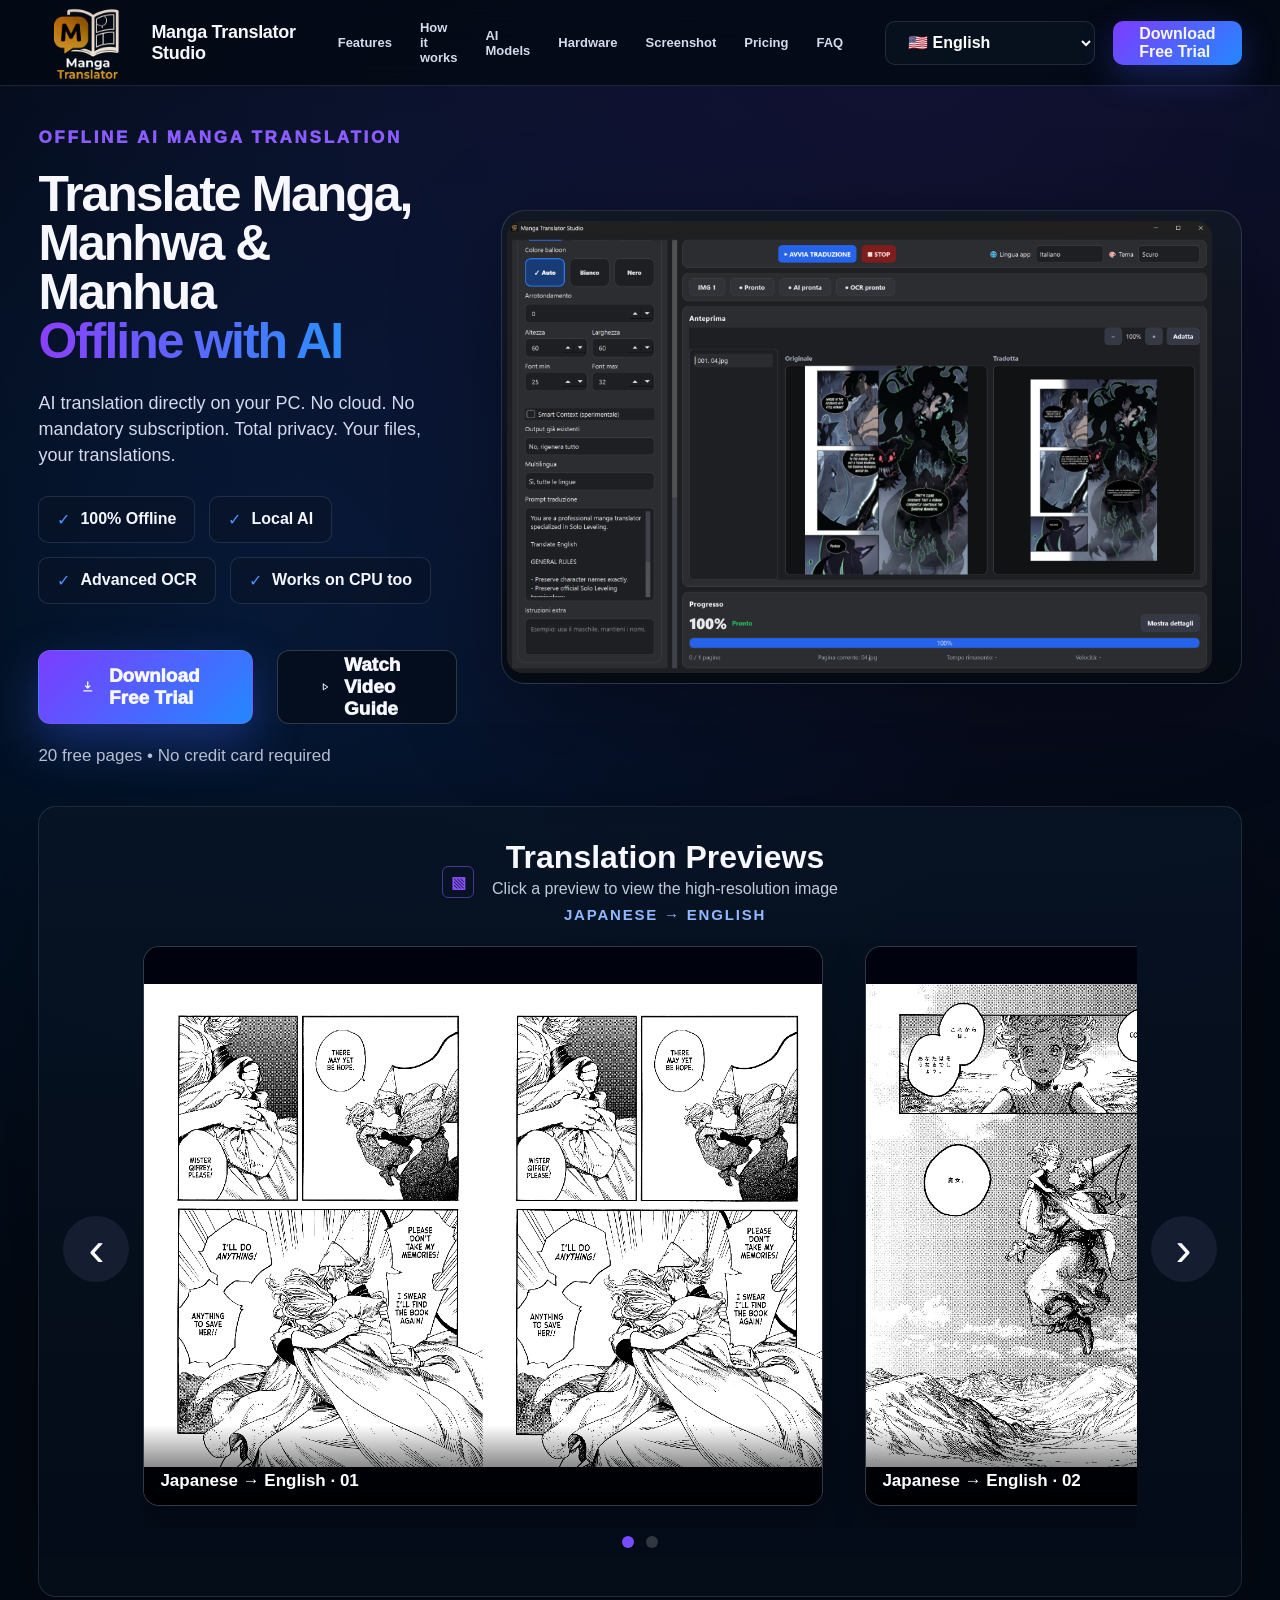
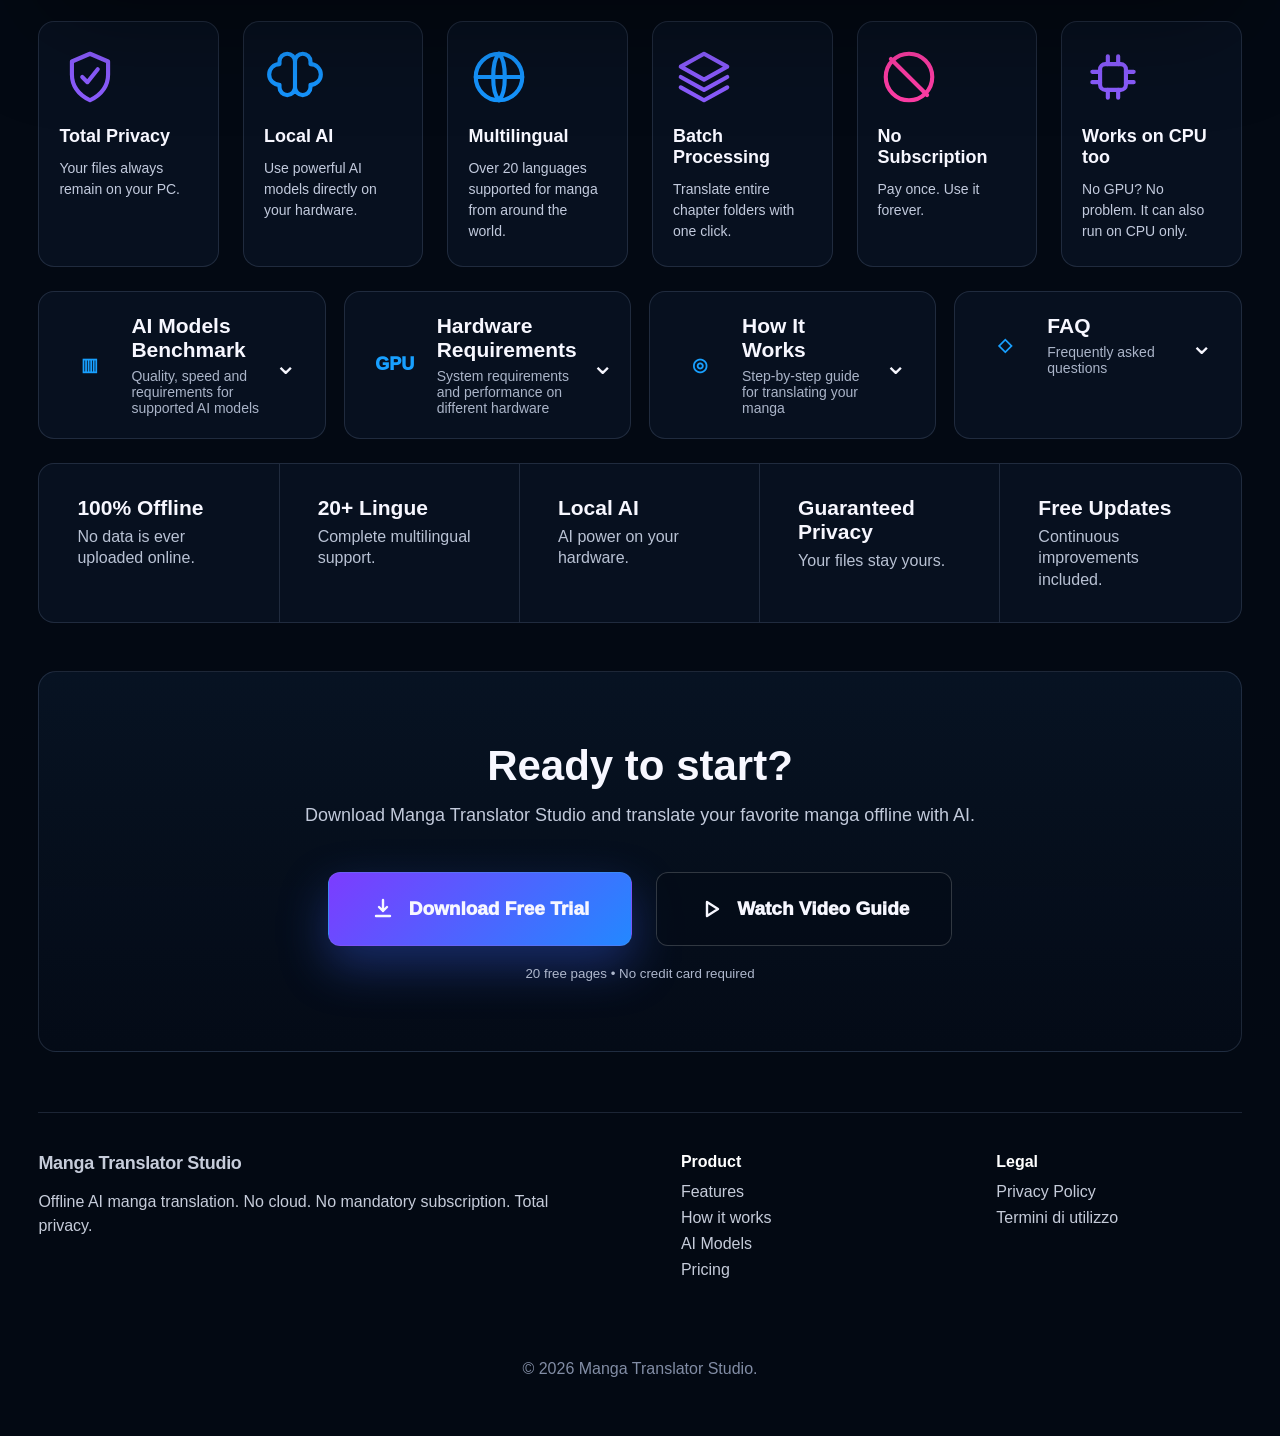
==== commit c896d95f: "s s" ====
--- a/index.html
+++ b/index.html
@@ -5,12 +5,14 @@
   <meta name="viewport" content="width=device-width, initial-scale=1.0" />
   <title>Manga Translator Studio | Offline AI Manga Translation</title>
   <meta name="description" content="Translate manga, manhwa and manhua offline with local AI. No cloud, total privacy, optional GPU." />
+  <link rel="icon" type="image/png" href="assets/logo/logo.png" />
+  <link rel="apple-touch-icon" href="assets/logo/logo.png" />
   <link rel="stylesheet" href="style.css" />
 </head>
 <body>
 <header class="site-header">
   <div class="nav-shell">
-    <a class="brand" href="#top" aria-label="Manga Translator Studio"><span class="brand-mark">M</span><span class="brand-text">Manga Translator Studio</span></a>
+    <a class="brand" href="#top" aria-label="Manga Translator Studio"><img class="brand-logo" src="assets/logo/logo.png" alt="Manga Translator Studio logo" /><span class="brand-text">Manga Translator Studio</span></a>
     <nav class="main-nav" aria-label="Main navigation">
       <a href="#features" data-i18n="nav.features">Features</a>
       <a href="#how" data-i18n="nav.how">How it works</a>
--- a/style.css
+++ b/style.css
@@ -147,3 +147,55 @@
 .gallery-card span{font-size:17px;padding:46px 16px 14px}
 .language-select{font-size:16px}
 @media(max-width:900px){.gallery-card{flex-basis:88vw!important;height:440px!important}.hero-shots{grid-template-columns:1fr}.hero-shot img{height:140px}}
+
+/* v16: PNG logo + corrected app preview frame */
+.brand-logo{
+  width:98px;
+  height:98px;
+  object-fit:contain;
+  flex:0 0 auto;
+  border-radius:12px;
+}
+.brand-mark{display:none!important;}
+
+.app-frame{
+  width:100%;
+  max-width:1680px;
+  aspect-ratio:2048/1311;
+  padding:10px;
+  display:flex;
+  align-items:center;
+  justify-content:center;
+  overflow:hidden;
+}
+.app-frame > img#appPreviewImage{
+  width:100%;
+  height:100%;
+  object-fit:contain;
+  border-radius:16px;
+  background:#1f2024;
+}
+
+/* New app screenshot is wide: give the hero more room on desktop */
+@media(min-width:1201px){
+  .hero{
+    grid-template-columns:.72fr 1.28fr;
+    gap:44px;
+    align-items:center;
+  }
+  .app-frame{justify-self:end;}
+}
+@media(min-width:2560px){
+  .app-frame{max-width:2100px;}
+}
+@media(max-width:1200px){
+  .app-frame{
+    max-width:1100px;
+    justify-self:center;
+  }
+}
+@media(max-width:768px){
+  .brand-logo{width:90px;height:90px;}
+  .app-frame{padding:7px;border-radius:18px;}
+  .app-frame > img#appPreviewImage{border-radius:12px;}
+}
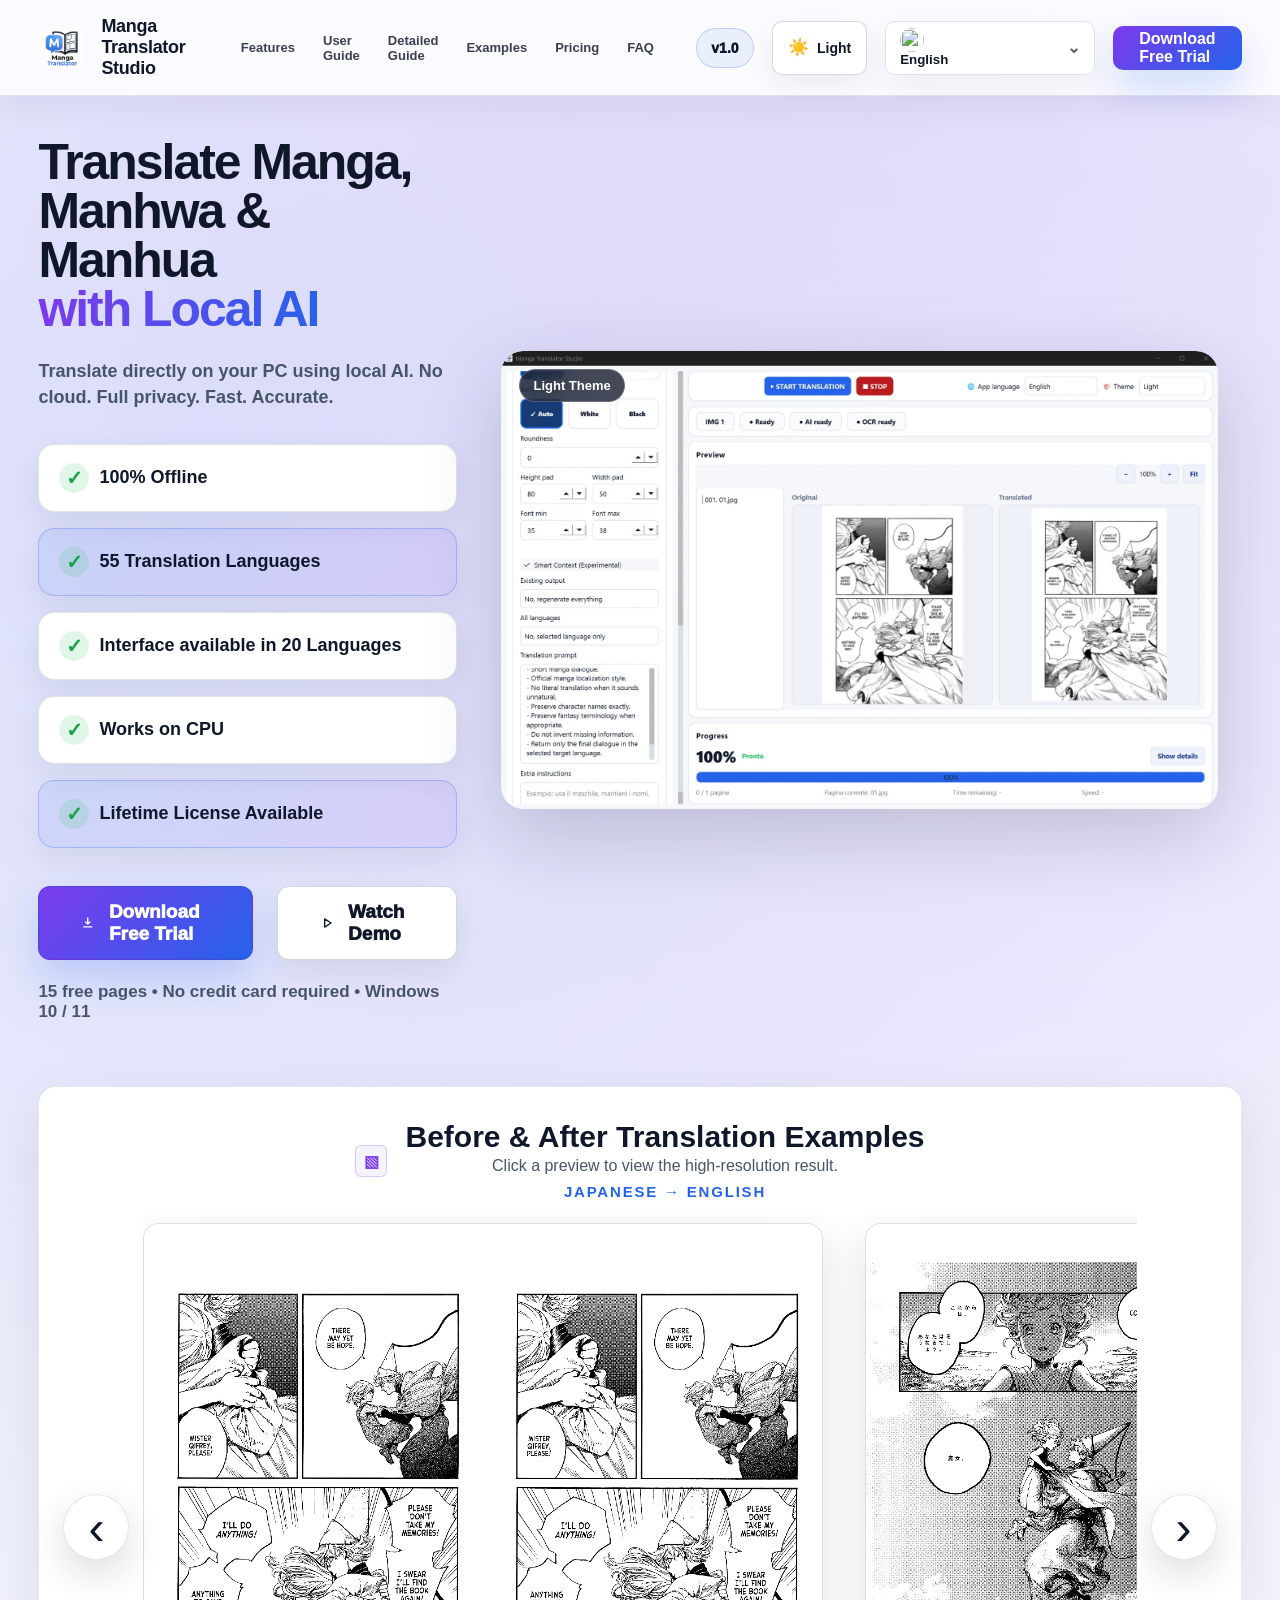
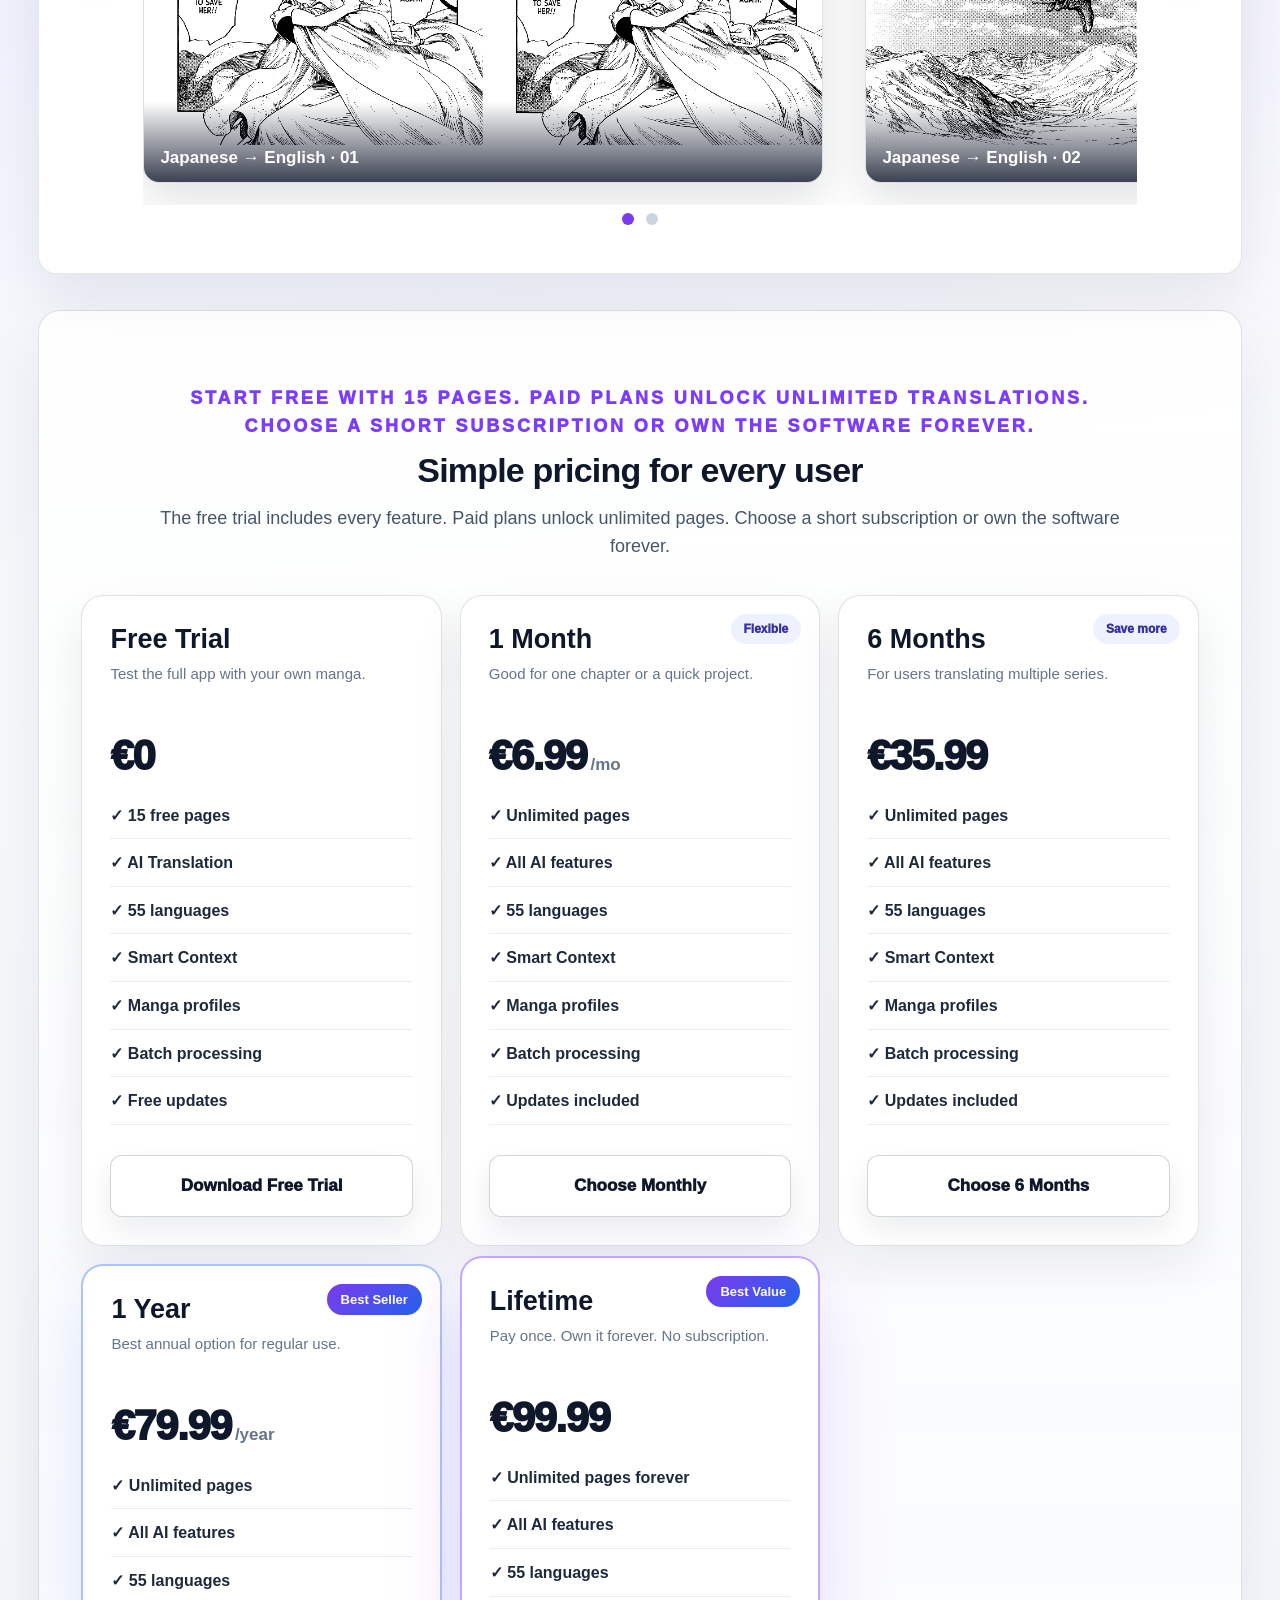
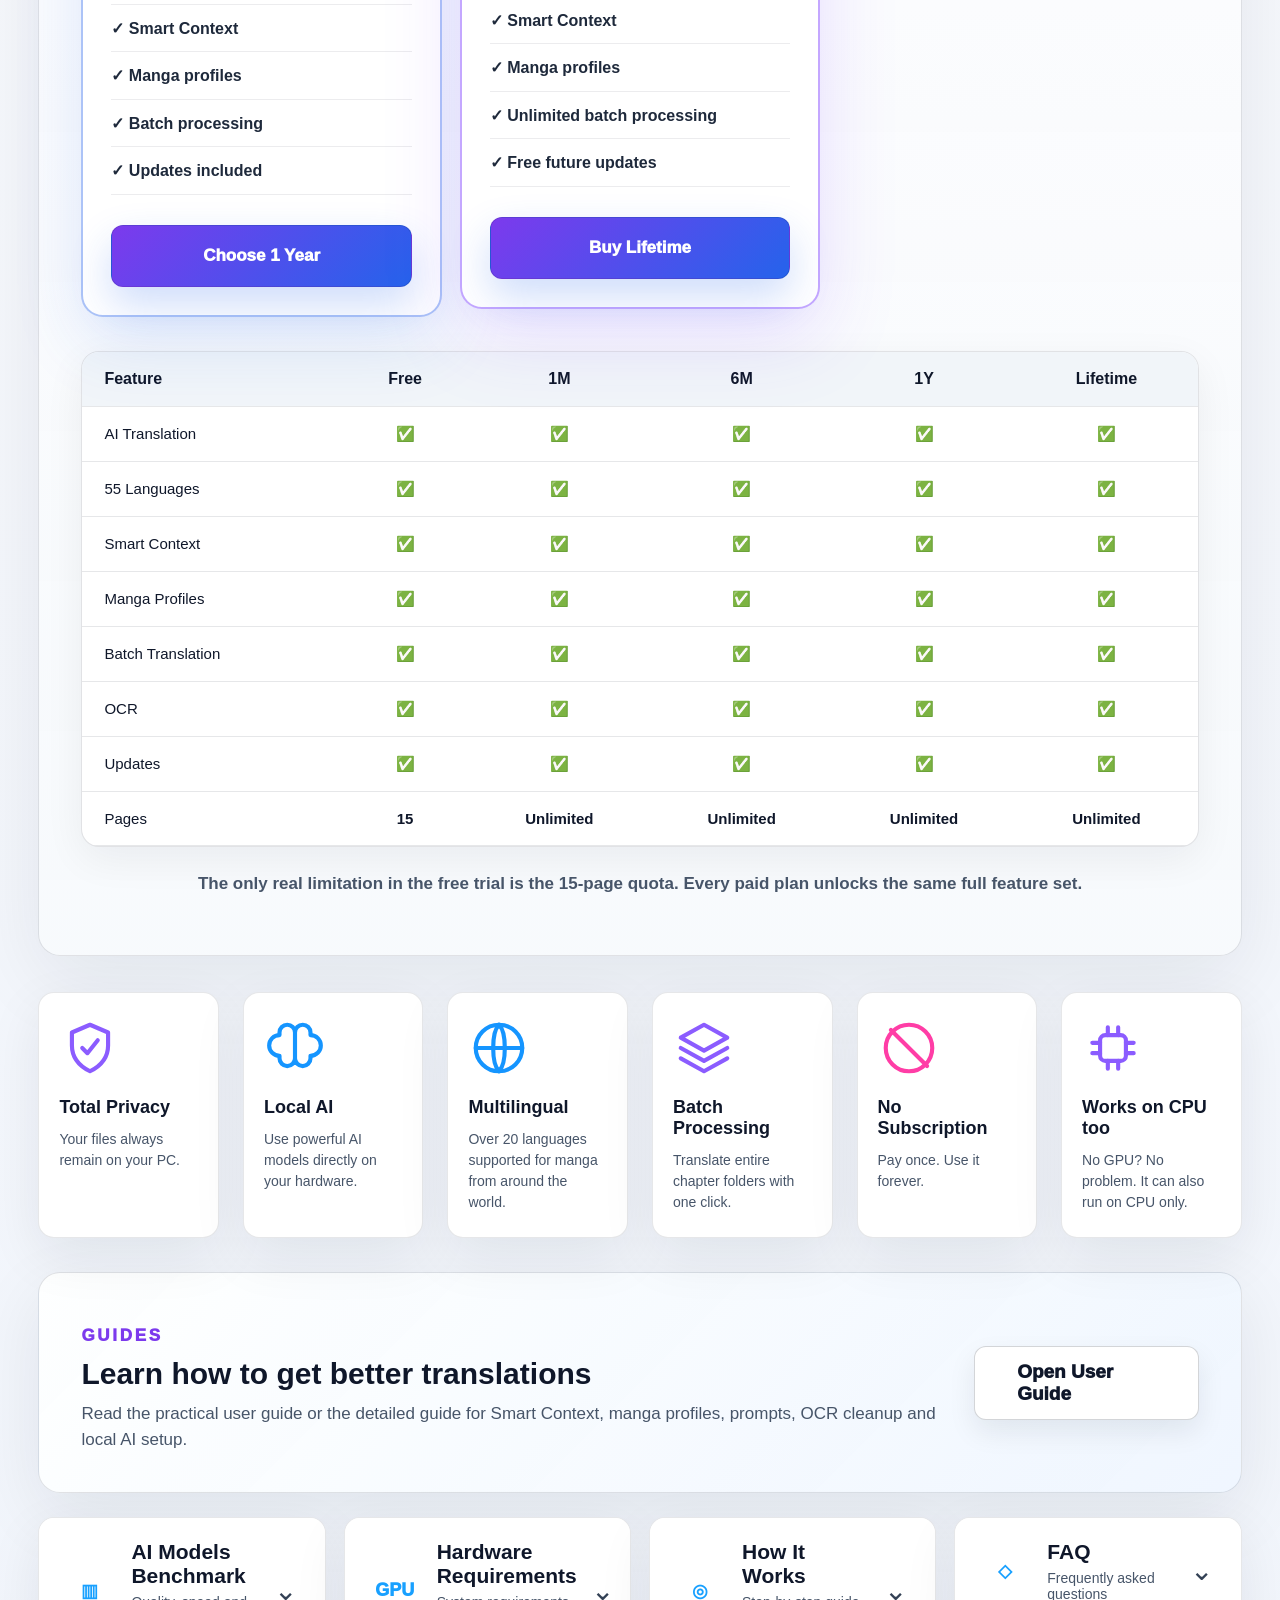
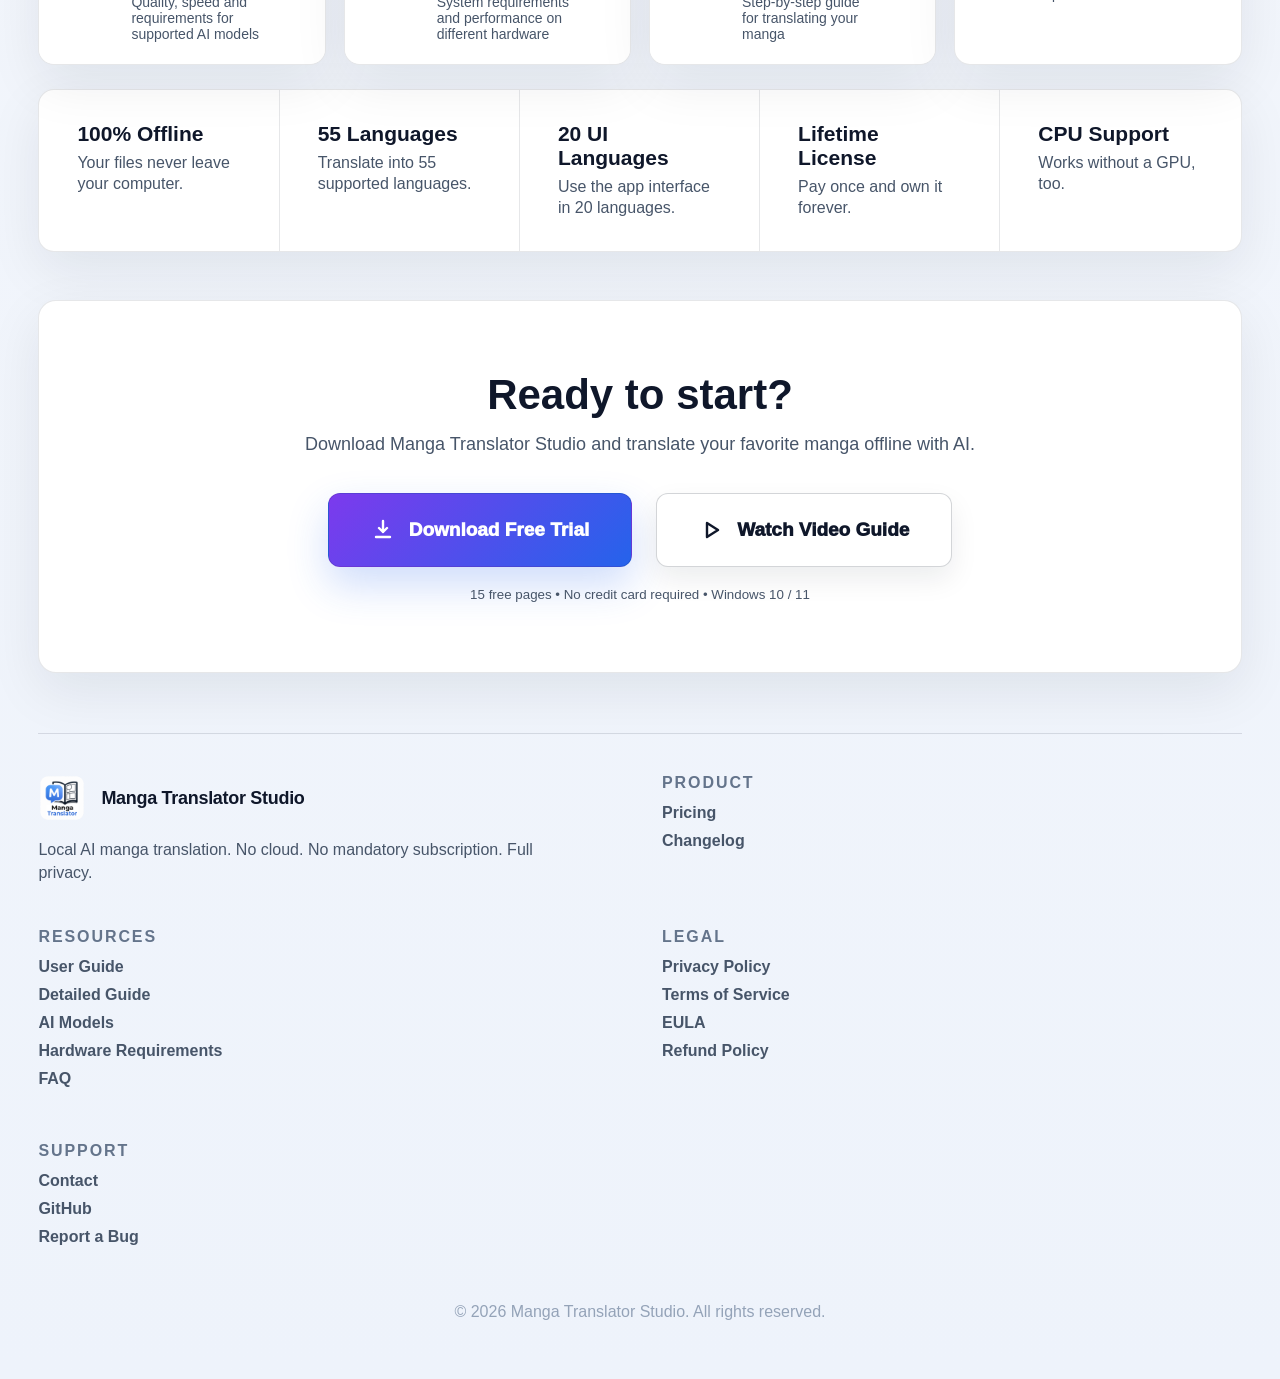
==== commit 382dc911: "s s" ====
--- a/index.html
+++ b/index.html
@@ -1,81 +1,100 @@
 <!DOCTYPE html>
+
 <html lang="en">
 <head>
-  <meta charset="UTF-8" />
-  <meta name="viewport" content="width=device-width, initial-scale=1.0" />
-  <title>Manga Translator Studio | Offline AI Manga Translation</title>
-  <meta name="description" content="Translate manga, manhwa and manhua offline with local AI. No cloud, total privacy, optional GPU." />
-  <link rel="icon" type="image/png" href="assets/logo/logo.png" />
-  <link rel="apple-touch-icon" href="assets/logo/logo.png" />
-  <link rel="stylesheet" href="style.css" />
+<meta charset="utf-8"/>
+<meta content="width=device-width, initial-scale=1.0" name="viewport"/>
+<title>Manga Translator Studio | Local AI Manga Translation</title>
+<meta content="Translate manga, manhwa and manhua on your PC with local AI. 55 translation languages, 20 interface languages, CPU support and lifetime license available." name="description"/>
+<link href="assets/logo/logo.png" rel="icon" type="image/png"/>
+<link href="assets/logo/logo.png" rel="apple-touch-icon"/>
+<link href="style.css" rel="stylesheet"/>
 </head>
 <body>
 <header class="site-header">
-  <div class="nav-shell">
-    <a class="brand" href="#top" aria-label="Manga Translator Studio"><img class="brand-logo" src="assets/logo/logo.png" alt="Manga Translator Studio logo" /><span class="brand-text">Manga Translator Studio</span></a>
-    <nav class="main-nav" aria-label="Main navigation">
-      <a href="#features" data-i18n="nav.features">Features</a>
-      <a href="#how" data-i18n="nav.how">How it works</a>
-      <a href="#models" data-i18n="nav.models">AI Models</a>
-      <a href="#hardware" data-i18n="nav.hardware">Hardware</a>
-      <a href="#gallery" data-i18n="nav.gallery">Screenshot</a>
-      <a href="#pricing" data-i18n="nav.pricing">Pricing</a>
-      <a href="#faq" data-i18n="nav.faq">FAQ</a>
-    </nav>
-    <div class="nav-actions"><select id="languageSelect" class="language-select" aria-label="Language selector"></select><a class="top-download" href="#download" data-i18n="nav.download">Download Free Trial</a></div>
-  </div>
+<div class="nav-shell">
+<a aria-label="Manga Translator Studio" class="brand" href="#top"><img alt="Manga Translator Studio logo" class="brand-logo" src="assets/logo/logo.png"/><span class="brand-text">Manga Translator Studio</span></a>
+<nav aria-label="Main navigation" class="main-nav"><a href="#features">Features</a><a href="user-guide.html">User Guide</a><a href="smart-context.html">Detailed Guide</a><a href="#gallery">Examples</a><a href="#pricing">Pricing</a><a href="#faq">FAQ</a></nav>
+<div class="nav-actions"><a class="version-badge" href="changelog.html">v1.0</a><button aria-label="Switch theme" class="theme-toggle" id="themeToggle" title="Switch theme" type="button"><span class="theme-icon">☀️</span><span class="theme-text">Light</span></button><select aria-label="Language selector" class="language-select" id="languageSelect"></select><a class="top-download" data-i18n="nav.download" href="#download">Download Free Trial</a></div>
+</div>
 </header>
 <main id="top">
-  <section class="hero section-wide">
-    <div class="hero-copy">
-      <p class="eyebrow" data-i18n="hero.eyebrow">OFFLINE AI MANGA TRANSLATION</p>
-      <h1 data-i18n="hero.title">Translate Manga, Manhwa & Manhua <span>Offline with AI</span></h1>
-      <p class="hero-subtitle" data-i18n="hero.subtitle">AI translation directly on your PC. No cloud. No mandatory subscription. Total privacy. Your files, your translations.</p>
-      <div class="hero-pills">
-        <span><i>✓</i><b data-i18n="pill.offline">100% Offline</b></span>
-        <span><i>✓</i><b data-i18n="pill.local">Local AI</b></span>
-        <span><i>✓</i><b data-i18n="pill.ocr">Advanced OCR</b></span>
-        <span><i>✓</i><b data-i18n="pill.cpu">Works on CPU too</b></span>
-      </div>
-      <div class="hero-actions"><a class="btn primary" href="#download"><svg viewBox="0 0 24 24"><path d="M12 3v11m0 0 4-4m-4 4-4-4M5 19h14"/></svg><span data-i18n="hero.cta1">Download Free Trial</span></a><a class="btn secondary" href="#gallery"><svg viewBox="0 0 24 24"><path d="m8 5 11 7-11 7V5Z"/></svg><span data-i18n="hero.cta2">Watch Video Guide</span></a></div>
-      <p class="trial-note" data-i18n="hero.note">20 free pages • No credit card required</p>
-    </div>
-    <div class="app-frame">
-      <img id="appPreviewImage" src="assets/app/app-preview.png" alt="Manga Translator Studio preview" />
-      <div id="heroShots" class="hero-shots" aria-label="Extra screenshots"></div>
-    </div>
-  </section>
+<section class="hero section-wide">
+<div class="hero-copy">
+<h1>Translate Manga, Manhwa &amp; Manhua <span>with Local AI</span></h1>
+<p class="hero-subtitle">Translate directly on your PC using local AI. No cloud. Full privacy. Fast. Accurate.</p>
+<div class="hero-pills"><span class=""><i>✓</i><b>100% Offline</b></span><span class="highlight-pill"><i>✓</i><b>55 Translation Languages</b></span><span class=""><i>✓</i><b>Interface available in 20 Languages</b></span><span class=""><i>✓</i><b>Works on CPU</b></span><span class="highlight-pill"><i>✓</i><b>Lifetime License Available</b></span></div>
+<div class="hero-actions"><a class="btn primary" href="#download"><svg viewbox="0 0 24 24"><path d="M12 3v11m0 0 4-4m-4 4-4-4M5 19h14"></path></svg><span>Download Free Trial</span></a><a class="btn secondary" href="#gallery"><svg viewbox="0 0 24 24"><path d="m8 5 11 7-11 7V5Z"></path></svg><span>Watch Demo</span></a></div>
+<p class="trial-note">15 free pages • No credit card required • Windows 10 / 11</p>
+</div>
+<div class="app-frame">
+<button aria-label="Watch Manga Translator Studio video demo" class="app-preview-button" id="appVideoTrigger" type="button">
+<div class="preview-mode-badge" id="previewModeBadge">App Preview</div>
+<img alt="Manga Translator Studio preview" id="appPreviewImage" src="assets/app/app-preview-light.webp"/>
+<span class="play-overlay"><span>▶</span><b>Watch demo</b></span>
+</button>
+<div aria-label="Extra screenshots" class="hero-shots" id="heroShots"></div>
+</div>
+</section>
+<section class="section-wide gallery-showcase" id="gallery">
+<button aria-label="Previous" class="gallery-arrow left" id="galleryPrev">‹</button>
+<button aria-label="Next" class="gallery-arrow right" id="galleryNext">›</button>
+<div class="gallery-title"><div class="title-icon">▧</div><div><h2>Before &amp; After Translation Examples</h2><p>Click a preview to view the high-resolution result.</p><strong id="galleryPairLabel">English → Italiano</strong></div></div>
+<div aria-live="polite" class="translation-gallery" id="translationGallery"></div>
+<div class="gallery-dots" id="galleryDots"></div>
+</section><section class="section-wide pricing-section" id="pricing">
+<div class="pricing-head">
+<p class="eyebrow">Start free with 15 pages. Paid plans unlock unlimited translations. Choose a short subscription or own the software forever.</p>
+<h2>Simple pricing for every user</h2>
+<p>The free trial includes every feature. Paid plans unlock unlimited pages. Choose a short subscription or own the software forever.</p>
+</div>
+<div class="pricing-cards pricing-cards-five">
+<article class="price-card"><div class="price-card-top"><h3>Free Trial</h3><p>Test the full app with your own manga.</p></div><div class="price-value">€0</div><ul><li>✓ 15 free pages</li><li>✓ AI Translation</li><li>✓ 55 languages</li><li>✓ Smart Context</li><li>✓ Manga profiles</li><li>✓ Batch processing</li><li>✓ Free updates</li></ul><a class="btn secondary price-btn" href="#download">Download Free Trial</a></article>
+<article class="price-card"><div class="plan-badge subtle">Flexible</div><div class="price-card-top"><h3>1 Month</h3><p>Good for one chapter or a quick project.</p></div><div class="price-value">€6.99<span>/mo</span></div><ul><li>✓ Unlimited pages</li><li>✓ All AI features</li><li>✓ 55 languages</li><li>✓ Smart Context</li><li>✓ Manga profiles</li><li>✓ Batch processing</li><li>✓ Updates included</li></ul><a class="btn secondary price-btn" href="#download">Choose Monthly</a></article>
+<article class="price-card"><div class="plan-badge subtle">Save more</div><div class="price-card-top"><h3>6 Months</h3><p>For users translating multiple series.</p></div><div class="price-value">€35.99</div><ul><li>✓ Unlimited pages</li><li>✓ All AI features</li><li>✓ 55 languages</li><li>✓ Smart Context</li><li>✓ Manga profiles</li><li>✓ Batch processing</li><li>✓ Updates included</li></ul><a class="btn secondary price-btn" href="#download">Choose 6 Months</a></article>
+<article class="price-card popular-card"><div class="best-badge">Best Seller</div><div class="price-card-top"><h3>1 Year</h3><p>Best annual option for regular use.</p></div><div class="price-value">€79.99<span>/year</span></div><ul><li>✓ Unlimited pages</li><li>✓ All AI features</li><li>✓ 55 languages</li><li>✓ Smart Context</li><li>✓ Manga profiles</li><li>✓ Batch processing</li><li>✓ Updates included</li></ul><a class="btn primary price-btn" href="#download">Choose 1 Year</a></article>
+<article class="price-card lifetime-card"><div class="best-badge">Best Value</div><div class="price-card-top"><h3>Lifetime</h3><p>Pay once. Own it forever. No subscription.</p></div><div class="price-value">€99.99</div><ul><li>✓ Unlimited pages forever</li><li>✓ All AI features</li><li>✓ 55 languages</li><li>✓ Smart Context</li><li>✓ Manga profiles</li><li>✓ Unlimited batch processing</li><li>✓ Free future updates</li></ul><a class="btn primary price-btn" href="#download">Buy Lifetime</a></article>
+</div>
+<div class="comparison-wrap"><table class="comparison-table"><thead><tr><th>Feature</th><th>Free</th><th>1M</th><th>6M</th><th>1Y</th><th>Lifetime</th></tr></thead><tbody><tr><td>AI Translation</td><td>✅</td><td>✅</td><td>✅</td><td>✅</td><td>✅</td></tr><tr><td>55 Languages</td><td>✅</td><td>✅</td><td>✅</td><td>✅</td><td>✅</td></tr><tr><td>Smart Context</td><td>✅</td><td>✅</td><td>✅</td><td>✅</td><td>✅</td></tr><tr><td>Manga Profiles</td><td>✅</td><td>✅</td><td>✅</td><td>✅</td><td>✅</td></tr><tr><td>Batch Translation</td><td>✅</td><td>✅</td><td>✅</td><td>✅</td><td>✅</td></tr><tr><td>OCR</td><td>✅</td><td>✅</td><td>✅</td><td>✅</td><td>✅</td></tr><tr><td>Updates</td><td>✅</td><td>✅</td><td>✅</td><td>✅</td><td>✅</td></tr><tr><td>Pages</td><td><b>15</b></td><td>Unlimited</td><td>Unlimited</td><td>Unlimited</td><td>Unlimited</td></tr></tbody></table></div>
+<p class="pricing-note">The only real limitation in the free trial is the 15-page quota. Every paid plan unlocks the same full feature set.</p>
+</section>
+<section class="section-wide feature-cards" id="features">
+<article><div class="feature-icon purple"><svg viewbox="0 0 24 24"><path d="M12 3 5 6v5c0 5 3 8 7 10 4-2 7-5 7-10V6l-7-3Z"></path><path d="m9 12 2 2 4-5"></path></svg></div><h3 data-i18n="features.privacy.title">Total Privacy</h3><p data-i18n="features.privacy.text">Your files always remain on your PC.</p></article>
+<article><div class="feature-icon blue"><svg viewbox="0 0 24 24"><path d="M9 3a3 3 0 0 0-3 3v1a4 4 0 0 0 0 8v1a3 3 0 0 0 6 0V6a3 3 0 0 0-3-3Zm6 0a3 3 0 0 1 3 3v1a4 4 0 0 1 0 8v1a3 3 0 0 1-6 0V6a3 3 0 0 1 3-3Z"></path></svg></div><h3 data-i18n="features.ai.title">Local AI</h3><p data-i18n="features.ai.text">Use powerful AI models directly on your hardware.</p></article>
+<article><div class="feature-icon blue"><svg viewbox="0 0 24 24"><circle cx="12" cy="12" r="9"></circle><path d="M3 12h18M12 3c3 3 3 15 0 18M12 3c-3 3-3 15 0 18"></path></svg></div><h3 data-i18n="features.lang.title">Multilingual</h3><p data-i18n="features.lang.text">Over 20 languages supported for manga from around the world.</p></article>
+<article><div class="feature-icon purple"><svg viewbox="0 0 24 24"><path d="m12 3 9 5-9 5-9-5 9-5Z"></path><path d="m3 12 9 5 9-5M3 16l9 5 9-5"></path></svg></div><h3 data-i18n="features.batch.title">Batch Processing</h3><p data-i18n="features.batch.text">Translate entire chapter folders with one click.</p></article>
+<article><div class="feature-icon pink"><svg viewbox="0 0 24 24"><circle cx="12" cy="12" r="9"></circle><path d="m5 5 14 14"></path></svg></div><h3 data-i18n="features.noSub.title">No Subscription</h3><p data-i18n="features.noSub.text">Pay once. Use it forever.</p></article>
+<article><div class="feature-icon purple"><svg viewbox="0 0 24 24"><rect height="10" rx="2" width="10" x="7" y="7"></rect><path d="M4 10h3M4 14h3M17 10h3M17 14h3M10 4v3M14 4v3M10 17v3M14 17v3"></path></svg></div><h3 data-i18n="features.cpu.title">Works on CPU too</h3><p data-i18n="features.cpu.text">No GPU? No problem. It can also run on CPU only.</p></article>
+</section>
+<section class="section-wide smart-guide-promo">
+<div class="smart-guide-copy">
+<p class="eyebrow">GUIDES</p>
+<h2>Learn how to get better translations</h2>
+<p>Read the practical user guide or the detailed guide for Smart Context, manga profiles, prompts, OCR cleanup and local AI setup.</p>
+</div>
+<a class="btn secondary" href="user-guide.html">Open User Guide</a>
+</section>
+<section class="section-wide accordion-grid">
+<details class="info-panel" id="models"><summary><span class="summary-left"><i class="mini-icon">▥</i><span><b data-i18n="models.title">AI Models Benchmark</b><small data-i18n="models.subtitle">Quality, speed and requirements for supported AI models</small></span></span><em>⌄</em></summary><div class="panel-body"><div class="table-wrap"><table><thead><tr><th data-i18n="models.model">AI Model</th><th data-i18n="models.quality">Quality</th><th data-i18n="models.speed">Speed</th><th>VRAM</th><th data-i18n="models.recommended">Recommended</th></tr></thead><tbody><tr><td>TranslateGemma 27B</td><td>9.2</td><td>7.8</td><td>16GB+</td><td>Best Overall</td></tr><tr><td>Qwen 3.6 35B</td><td>10</td><td>4.0</td><td>24GB+</td><td>Highest Quality</td></tr><tr><td>Qwen 3 14B</td><td>8.8</td><td>8.5</td><td>12GB+</td><td>Best Balance</td></tr><tr><td>Gemma 12B</td><td>8.5</td><td>9.0</td><td>10GB+</td><td>Fast</td></tr><tr><td>Qwen 7B</td><td>7.5</td><td>10</td><td>8GB+</td><td>Low-End PCs</td></tr></tbody></table></div><p class="small-note" data-i18n="models.note">Indicative benchmarks on RTX 4090. Results may vary by model and configuration.</p></div></details>
+<details class="info-panel" id="hardware"><summary><span class="summary-left"><i class="mini-icon">GPU</i><span><b data-i18n="hardware.title">Hardware Requirements</b><small data-i18n="hardware.subtitle">System requirements and performance on different hardware</small></span></span><em>⌄</em></summary><div class="panel-body"><div class="hardware-list"><div><b>CPU Only</b><span data-i18n="hardware.cpu">Supported · Slow</span></div><div><b>RTX 2060</b><span data-i18n="hardware.good">Good</span></div><div><b>RTX 3060</b><span data-i18n="hardware.veryGood">Very good</span></div><div><b>RTX 4070</b><span data-i18n="hardware.excellent">Excellent</span></div><div><b>RTX 4090</b><span data-i18n="hardware.max">Maximum</span></div></div><p class="small-note" data-i18n="hardware.note">Works on CPU too. GPU consigliata per la migliore esperienza.</p></div></details>
+<details class="info-panel" id="how"><summary><span class="summary-left"><i class="mini-icon">◎</i><span><b data-i18n="how.title">Come Funziona</b><small data-i18n="how.subtitle">Step-by-step guide for translating your manga</small></span></span><em>⌄</em></summary><div class="panel-body steps"><p><b>1.</b> <span data-i18n="how.s1">Select the manga folder.</span></p><p><b>2.</b> <span data-i18n="how.s2">Choose language and profile.</span></p><p><b>3.</b> <span data-i18n="how.s3">Start translation.</span></p><p><b>4.</b> <span data-i18n="how.s4">Read the translated pages.</span></p></div></details>
+<details class="info-panel" id="faq"><summary><span class="summary-left"><i class="mini-icon">◇</i><span><b>FAQ</b><small data-i18n="faq.subtitle">Frequently asked questions</small></span></span><em>⌄</em></summary><div class="panel-body faq-list"><p><b data-i18n="faq.q1">Does it need internet?</b><br/><span data-i18n="faq.a1">No, translation runs locally on your PC.</span></p><p><b data-i18n="faq.q2">Do I need a powerful GPU?</b><br/><span data-i18n="faq.a2">No, CPU is supported. RTX GPUs are recommended for high speed.</span></p><p><b data-i18n="faq.q3">Can I change gallery images?</b><br/><span data-i18n="faq.a3">Yes. Put 01.jpg, 02.jpg, 03.jpg inside each language folder.</span></p></div></details>
+</section>
+<section class="section-wide stats-strip"><div><b>100% Offline</b><span>Your files never leave your computer.</span></div><div><b>55 Languages</b><span>Translate into 55 supported languages.</span></div><div><b>20 UI Languages</b><span>Use the app interface in 20 languages.</span></div><div><b>Lifetime License</b><span>Pay once and own it forever.</span></div><div><b>CPU Support</b><span>Works without a GPU, too.</span></div></section>
 
-  <section id="gallery" class="section-wide gallery-showcase">
-    <button class="gallery-arrow left" id="galleryPrev" aria-label="Previous">‹</button>
-    <button class="gallery-arrow right" id="galleryNext" aria-label="Next">›</button>
-    <div class="gallery-title"><div class="title-icon">▧</div><div><h2 data-i18n="gallery.title">Translation Previews</h2><p data-i18n="gallery.subtitle">Click a preview to view the high-resolution image</p><strong id="galleryPairLabel">English → Italiano</strong></div></div>
-    <div id="translationGallery" class="translation-gallery" aria-live="polite"></div>
-    <div id="galleryDots" class="gallery-dots"></div>
-  </section>
-
-  <section id="features" class="section-wide feature-cards">
-    <article><div class="feature-icon purple"><svg viewBox="0 0 24 24"><path d="M12 3 5 6v5c0 5 3 8 7 10 4-2 7-5 7-10V6l-7-3Z"/><path d="m9 12 2 2 4-5"/></svg></div><h3 data-i18n="features.privacy.title">Total Privacy</h3><p data-i18n="features.privacy.text">Your files always remain on your PC.</p></article>
-    <article><div class="feature-icon blue"><svg viewBox="0 0 24 24"><path d="M9 3a3 3 0 0 0-3 3v1a4 4 0 0 0 0 8v1a3 3 0 0 0 6 0V6a3 3 0 0 0-3-3Zm6 0a3 3 0 0 1 3 3v1a4 4 0 0 1 0 8v1a3 3 0 0 1-6 0V6a3 3 0 0 1 3-3Z"/></svg></div><h3 data-i18n="features.ai.title">Local AI</h3><p data-i18n="features.ai.text">Use powerful AI models directly on your hardware.</p></article>
-    <article><div class="feature-icon blue"><svg viewBox="0 0 24 24"><circle cx="12" cy="12" r="9"/><path d="M3 12h18M12 3c3 3 3 15 0 18M12 3c-3 3-3 15 0 18"/></svg></div><h3 data-i18n="features.lang.title">Multilingual</h3><p data-i18n="features.lang.text">Over 20 languages supported for manga from around the world.</p></article>
-    <article><div class="feature-icon purple"><svg viewBox="0 0 24 24"><path d="m12 3 9 5-9 5-9-5 9-5Z"/><path d="m3 12 9 5 9-5M3 16l9 5 9-5"/></svg></div><h3 data-i18n="features.batch.title">Batch Processing</h3><p data-i18n="features.batch.text">Translate entire chapter folders with one click.</p></article>
-    <article><div class="feature-icon pink"><svg viewBox="0 0 24 24"><circle cx="12" cy="12" r="9"/><path d="m5 5 14 14"/></svg></div><h3 data-i18n="features.noSub.title">No Subscription</h3><p data-i18n="features.noSub.text">Pay once. Use it forever.</p></article>
-    <article><div class="feature-icon purple"><svg viewBox="0 0 24 24"><rect x="7" y="7" width="10" height="10" rx="2"/><path d="M4 10h3M4 14h3M17 10h3M17 14h3M10 4v3M14 4v3M10 17v3M14 17v3"/></svg></div><h3 data-i18n="features.cpu.title">Works on CPU too</h3><p data-i18n="features.cpu.text">No GPU? No problem. It can also run on CPU only.</p></article>
-  </section>
-
-  <section class="section-wide accordion-grid">
-    <details id="models" class="info-panel"><summary><span class="summary-left"><i class="mini-icon">▥</i><span><b data-i18n="models.title">AI Models Benchmark</b><small data-i18n="models.subtitle">Quality, speed and requirements for supported AI models</small></span></span><em>⌄</em></summary><div class="panel-body"><div class="table-wrap"><table><thead><tr><th data-i18n="models.model">AI Model</th><th data-i18n="models.quality">Quality</th><th data-i18n="models.speed">Speed</th><th>VRAM</th><th data-i18n="models.recommended">Recommended</th></tr></thead><tbody><tr><td>TranslateGemma 27B</td><td>9.2</td><td>7.8</td><td>16GB+</td><td>Best Overall</td></tr><tr><td>Qwen 3.6 35B</td><td>10</td><td>4.0</td><td>24GB+</td><td>Highest Quality</td></tr><tr><td>Qwen 3 14B</td><td>8.8</td><td>8.5</td><td>12GB+</td><td>Best Balance</td></tr><tr><td>Gemma 12B</td><td>8.5</td><td>9.0</td><td>10GB+</td><td>Fast</td></tr><tr><td>Qwen 7B</td><td>7.5</td><td>10</td><td>8GB+</td><td>Low-End PCs</td></tr></tbody></table></div><p class="small-note" data-i18n="models.note">Indicative benchmarks on RTX 4090. Results may vary by model and configuration.</p></div></details>
-    <details id="hardware" class="info-panel"><summary><span class="summary-left"><i class="mini-icon">GPU</i><span><b data-i18n="hardware.title">Hardware Requirements</b><small data-i18n="hardware.subtitle">System requirements and performance on different hardware</small></span></span><em>⌄</em></summary><div class="panel-body"><div class="hardware-list"><div><b>CPU Only</b><span data-i18n="hardware.cpu">Supported · Slow</span></div><div><b>RTX 2060</b><span data-i18n="hardware.good">Good</span></div><div><b>RTX 3060</b><span data-i18n="hardware.veryGood">Very good</span></div><div><b>RTX 4070</b><span data-i18n="hardware.excellent">Excellent</span></div><div><b>RTX 4090</b><span data-i18n="hardware.max">Maximum</span></div></div><p class="small-note" data-i18n="hardware.note">Works on CPU too. GPU consigliata per la migliore esperienza.</p></div></details>
-    <details id="how" class="info-panel"><summary><span class="summary-left"><i class="mini-icon">◎</i><span><b data-i18n="how.title">Come Funziona</b><small data-i18n="how.subtitle">Step-by-step guide for translating your manga</small></span></span><em>⌄</em></summary><div class="panel-body steps"><p><b>1.</b> <span data-i18n="how.s1">Select the manga folder.</span></p><p><b>2.</b> <span data-i18n="how.s2">Choose language and profile.</span></p><p><b>3.</b> <span data-i18n="how.s3">Start translation.</span></p><p><b>4.</b> <span data-i18n="how.s4">Read the translated pages.</span></p></div></details>
-    <details id="faq" class="info-panel"><summary><span class="summary-left"><i class="mini-icon">◇</i><span><b>FAQ</b><small data-i18n="faq.subtitle">Frequently asked questions</small></span></span><em>⌄</em></summary><div class="panel-body faq-list"><p><b data-i18n="faq.q1">Does it need internet?</b><br><span data-i18n="faq.a1">No, translation runs locally on your PC.</span></p><p><b data-i18n="faq.q2">Do I need a powerful GPU?</b><br><span data-i18n="faq.a2">No, CPU is supported. RTX GPUs are recommended for high speed.</span></p><p><b data-i18n="faq.q3">Can I change gallery images?</b><br><span data-i18n="faq.a3">Yes. Put 01.jpg, 02.jpg, 03.jpg inside each language folder.</span></p></div></details>
-  </section>
-
-  <section class="section-wide stats-strip"><div><b>100% Offline</b><span data-i18n="strip.offline">No data is ever uploaded online.</span></div><div><b>20+ Lingue</b><span data-i18n="strip.lang">Complete multilingual support.</span></div><div><b>Local AI</b><span data-i18n="strip.ai">AI power on your hardware.</span></div><div><b data-i18n="strip.privacyTitle">Guaranteed Privacy</b><span data-i18n="strip.privacy">Your files stay yours.</span></div><div><b data-i18n="strip.updatesTitle">Free Updates</b><span data-i18n="strip.updates">Continuous improvements included.</span></div></section>
-
-  <section id="pricing" class="section-wide cta-panel"><h2 data-i18n="cta.title">Ready to start?</h2><p data-i18n="cta.text">Download Manga Translator Studio and translate your favorite manga offline with AI.</p><div class="hero-actions center"><a class="btn primary" id="download" href="#"><svg viewBox="0 0 24 24"><path d="M12 3v11m0 0 4-4m-4 4-4-4M5 19h14"/></svg><span data-i18n="cta.download">Download Free Trial</span></a><a class="btn secondary" href="#gallery"><svg viewBox="0 0 24 24"><path d="m8 5 11 7-11 7V5Z"/></svg><span data-i18n="cta.video">Watch Video Guide</span></a></div><small data-i18n="cta.note">20 free pages • No credit card required</small></section>
+<section class="section-wide cta-panel"><h2 data-i18n="cta.title">Ready to start?</h2><p data-i18n="cta.text">Download Manga Translator Studio and translate your favorite manga offline with AI.</p><div class="hero-actions center"><a class="btn primary" href="#" id="download"><svg viewbox="0 0 24 24"><path d="M12 3v11m0 0 4-4m-4 4-4-4M5 19h14"></path></svg><span data-i18n="cta.download">Download Free Trial</span></a><a class="btn secondary" href="#gallery"><svg viewbox="0 0 24 24"><path d="m8 5 11 7-11 7V5Z"></path></svg><span data-i18n="cta.video">Watch Video Guide</span></a></div><small>15 free pages • No credit card required • Windows 10 / 11</small></section>
 </main>
-<footer class="site-footer"><div><a class="brand footer-brand" href="#top"><span class="brand-mark">M</span><span class="brand-text">Manga Translator Studio</span></a><p data-i18n="footer.text">Offline AI manga translation. No cloud. No mandatory subscription. Total privacy.</p></div><div><h4 data-i18n="footer.product">Product</h4><a href="#features" data-i18n="nav.features">Features</a><a href="#how" data-i18n="nav.how">How it works</a><a href="#models" data-i18n="nav.models">AI Models</a><a href="#pricing" data-i18n="nav.pricing">Pricing</a></div><div><h4 data-i18n="footer.legal">Legal</h4><a href="privacy.html">Privacy Policy</a><a href="#">Termini di utilizzo</a></div><p class="copyright">© 2026 Manga Translator Studio.</p></footer>
-<div id="lightbox" class="lightbox" aria-hidden="true"><button id="closeLightbox" class="lightbox-close">×</button><button id="prevImage" class="lightbox-arrow left">‹</button><img id="lightboxImage" alt="Translated manga preview" /><button id="nextImage" class="lightbox-arrow right">›</button><div id="lightboxCounter" class="lightbox-counter"></div></div>
+<footer class="site-footer"><div><a class="brand footer-brand" href="#top"><img alt="Manga Translator Studio logo" class="brand-logo" src="assets/logo/app-icon-light.png"/><span class="brand-text">Manga Translator Studio</span></a><p>Local AI manga translation. No cloud. No mandatory subscription. Full privacy.</p></div><div><h4>Product</h4><a href="#pricing">Pricing</a><a href="changelog.html">Changelog</a></div><div><h4>Resources</h4><a href="user-guide.html">User Guide</a><a href="smart-context.html">Detailed Guide</a><a href="#models">AI Models</a><a href="#hardware">Hardware Requirements</a><a href="#faq">FAQ</a></div><div><h4>Legal</h4><a href="privacy.html">Privacy Policy</a><a href="terms.html">Terms of Service</a><a href="eula.html">EULA</a><a href="refund.html">Refund Policy</a></div><div><h4>Support</h4><a href="contact.html">Contact</a><a href="#">GitHub</a><a href="#">Report a Bug</a></div><p class="copyright">© 2026 Manga Translator Studio. All rights reserved.</p></footer>
+<div aria-hidden="true" class="lightbox" id="lightbox"><button class="lightbox-close" id="closeLightbox">×</button><button class="lightbox-arrow left" id="prevImage">‹</button><img alt="Translated manga preview" id="lightboxImage"/><button class="lightbox-arrow right" id="nextImage">›</button><div class="lightbox-counter" id="lightboxCounter"></div></div>
+<div aria-hidden="true" class="video-modal" id="videoModal">
+<div class="video-modal-inner">
+<button aria-label="Close video" class="video-close" id="closeVideoModal" type="button">×</button>
+<video class="demo-video" controls="" id="demoVideo" poster="assets/app/app-preview-light.webp" preload="none">
+<source src="assets/video/demo.mp4" type="video/mp4"/>
+</video>
+<p class="video-help">Put your demo video here: <b>assets/video/demo.mp4</b>. The preview image remains visible until the user clicks.</p>
+</div>
+</div>
 <script src="i18n.js"></script><script src="site.js"></script>
 </body>
 </html>
--- a/style.css
+++ b/style.css
@@ -150,8 +150,8 @@
 
 /* v16: PNG logo + corrected app preview frame */
 .brand-logo{
-  width:98px;
-  height:98px;
+  width:48px;
+  height:48px;
   object-fit:contain;
   flex:0 0 auto;
   border-radius:12px;
@@ -195,7 +195,482 @@
   }
 }
 @media(max-width:768px){
-  .brand-logo{width:90px;height:90px;}
+  .brand-logo{width:40px;height:40px;}
   .app-frame{padding:7px;border-radius:18px;}
   .app-frame > img#appPreviewImage{border-radius:12px;}
 }
+
+/* v17 WHITE THEME — clean SaaS landing page */
+:root{
+  --page:94vw;
+  --max:3540px;
+  --header:96px;
+  --panel:#ffffff;
+  --panel2:#f8fafc;
+  --line:rgba(15,23,42,.12);
+  --muted:#64748b;
+  --blue:#2563eb;
+  --purple:#7c3aed;
+  --pink:#e11d48;
+  --shadow:0 28px 90px rgba(15,23,42,.12);
+}
+html,body{background:#f6f8fc!important;color:#0f172a!important;}
+body{
+  background-image:
+    radial-gradient(circle at 72% 0%,rgba(124,58,237,.14),transparent 34%),
+    radial-gradient(circle at 14% 8%,rgba(37,99,235,.12),transparent 30%),
+    linear-gradient(180deg,#ffffff 0%,#f6f8fc 48%,#eef3fb 100%)!important;
+}
+.site-header{
+  background:rgba(255,255,255,.86)!important;
+  border-bottom:1px solid rgba(15,23,42,.10)!important;
+  box-shadow:0 10px 32px rgba(15,23,42,.055)!important;
+}
+.brand-text,.main-nav,body,a{color:#0f172a!important;}
+.main-nav a{opacity:.82!important;}
+.main-nav a:hover{color:#2563eb!important;opacity:1!important;}
+.language-select{
+  background:#ffffff!important;
+  color:#0f172a!important;
+  border:1px solid rgba(15,23,42,.18)!important;
+  box-shadow:0 10px 26px rgba(15,23,42,.06)!important;
+}
+.top-download,.btn.primary{
+  color:#fff!important;
+  background:linear-gradient(135deg,#7c3aed,#2563eb)!important;
+  box-shadow:0 18px 40px rgba(37,99,235,.22)!important;
+}
+.btn.secondary{
+  background:#ffffff!important;
+  color:#0f172a!important;
+  border-color:rgba(15,23,42,.18)!important;
+  box-shadow:0 12px 28px rgba(15,23,42,.08)!important;
+}
+.eyebrow{color:#7c3aed!important;}
+.hero h1{color:#0f172a!important;}
+.hero h1 span{
+  background:linear-gradient(90deg,#7c3aed,#2563eb 70%)!important;
+  -webkit-background-clip:text!important;
+  background-clip:text!important;
+  color:transparent!important;
+}
+.hero-subtitle,.trial-note,.gallery-title p,.feature-cards p,.summary-left small,.panel-body,.small-note,.stats-strip span,.cta-panel p,.cta-panel small,.site-footer,.site-footer a:not(.brand){color:#475569!important;}
+.hero-pills span{
+  background:#ffffff!important;
+  border:1px solid rgba(15,23,42,.12)!important;
+  color:#0f172a!important;
+  box-shadow:0 12px 30px rgba(15,23,42,.07)!important;
+}
+.hero-pills i{color:#2563eb!important;}
+.app-frame{
+  background:linear-gradient(180deg,#ffffff,#eef3fb)!important;
+  border:1px solid rgba(15,23,42,.12)!important;
+  box-shadow:0 30px 90px rgba(15,23,42,.16)!important;
+}
+.app-frame > img#appPreviewImage{background:#202124!important;}
+.gallery-showcase,.feature-cards article,.info-panel,.stats-strip,.cta-panel{
+  background:#ffffff!important;
+  border:1px solid rgba(15,23,42,.10)!important;
+  box-shadow:0 18px 54px rgba(15,23,42,.08)!important;
+}
+.gallery-title h2,.feature-cards h3,.summary-left b,.stats-strip b,.cta-panel h2,.site-footer h4,th{color:#0f172a!important;}
+.title-icon{
+  background:#f5f3ff!important;
+  color:#7c3aed!important;
+  border-color:rgba(124,58,237,.24)!important;
+}
+.gallery-title strong{color:#2563eb!important;}
+.translation-gallery{scrollbar-color:#cbd5e1 transparent!important;}
+.gallery-card{
+  background:#f8fafc!important;
+  border:1px solid rgba(15,23,42,.12)!important;
+  box-shadow:0 16px 44px rgba(15,23,42,.13)!important;
+}
+.gallery-card img{background:#f8fafc!important;}
+.gallery-card:hover,.gallery-card.active{
+  outline:3px solid #7c3aed!important;
+  box-shadow:0 18px 52px rgba(124,58,237,.22)!important;
+}
+.gallery-card span{
+  color:#fff!important;
+  background:linear-gradient(transparent,rgba(15,23,42,.82))!important;
+}
+.gallery-empty,.gallery-loading,.gallery-notice{
+  background:#f8fafc!important;
+  color:#475569!important;
+  border-color:rgba(37,99,235,.22)!important;
+}
+.gallery-arrow{
+  background:#ffffff!important;
+  color:#0f172a!important;
+  border:1px solid rgba(15,23,42,.10)!important;
+  box-shadow:0 14px 36px rgba(15,23,42,.14)!important;
+}
+.gallery-dots button{background:#cbd5e1!important;}
+.gallery-dots button.active{background:#7c3aed!important;}
+.info-panel summary{background:#ffffff!important;}
+.info-panel em{color:#334155!important;}
+td,th{border-bottom:1px solid rgba(15,23,42,.10)!important;}
+.hardware-list div,.stats-strip div{border-color:rgba(15,23,42,.10)!important;}
+.site-footer{border-top:1px solid rgba(15,23,42,.12)!important;}
+.copyright{color:#94a3b8!important;}
+.lightbox{background:rgba(15,23,42,.92)!important;}
+.lightbox-counter{background:rgba(255,255,255,.92)!important;color:#0f172a!important;}
+.lightbox-arrow{background:rgba(255,255,255,.92)!important;color:#0f172a!important;}
+.lightbox-close{color:#fff!important;}
+.hero-shot{background:#ffffff!important;border:1px solid rgba(15,23,42,.12)!important;box-shadow:0 10px 30px rgba(15,23,42,.08)!important;}
+@media(max-width:768px){.site-header{background:rgba(255,255,255,.94)!important;}}
+
+/* Pricing section v18 */
+.pricing-section{margin-top:48px;border:1px solid var(--line);border-radius:22px;background:linear-gradient(180deg,rgba(255,255,255,.88),rgba(248,250,252,.82));box-shadow:0 24px 80px rgba(15,23,42,.08);padding:58px 42px;color:#0f172a;}
+.pricing-head{text-align:center;max-width:980px;margin:0 auto 34px;}
+.pricing-head .eyebrow{margin-bottom:12px;color:#7c3cff!important;}
+.pricing-head h2{font-size:clamp(34px,3vw,58px);line-height:1.05;letter-spacing:-1.2px;color:#0f172a;}
+.pricing-head p{font-size:18px;line-height:1.55;color:#475569;margin-top:16px;}
+.pricing-cards{display:grid;grid-template-columns:repeat(2,minmax(0,1fr));gap:26px;max-width:1250px;margin:0 auto 34px;}
+.price-card{position:relative;border:1px solid rgba(15,23,42,.12);border-radius:22px;background:#fff;padding:34px;box-shadow:0 18px 50px rgba(15,23,42,.08);display:flex;flex-direction:column;min-height:520px;}
+.lifetime-card{border:2px solid rgba(124,60,255,.45);box-shadow:0 26px 80px rgba(124,60,255,.16);}
+.best-badge{position:absolute;top:18px;right:18px;background:linear-gradient(135deg,var(--purple),var(--blue));color:#fff;border-radius:999px;padding:8px 14px;font-weight:900;font-size:13px;}
+.price-card h3{font-size:30px;color:#0f172a;margin-bottom:8px;}
+.price-card-top p{color:#64748b;line-height:1.45;font-size:16px;min-height:44px;}
+.price-value{font-size:54px;line-height:1;font-weight:1000;color:#0f172a;margin:28px 0;letter-spacing:-1.5px;}
+.price-card ul{list-style:none;display:grid;gap:13px;margin-bottom:30px;color:#1e293b;font-weight:700;line-height:1.35;}
+.price-card li{border-bottom:1px solid rgba(15,23,42,.08);padding-bottom:12px;}
+.price-btn{width:100%;margin-top:auto;height:62px;font-size:17px;}
+.comparison-wrap{max-width:1250px;margin:0 auto;overflow:auto;border:1px solid rgba(15,23,42,.12);border-radius:18px;background:#fff;box-shadow:0 12px 40px rgba(15,23,42,.06);}
+.comparison-table{min-width:720px;}
+.comparison-table th{color:#0f172a!important;background:#f1f5f9;font-size:16px;}
+.comparison-table td,.comparison-table th{padding:18px 22px;border-bottom:1px solid rgba(15,23,42,.1);}
+.comparison-table td:not(:first-child),.comparison-table th:not(:first-child){text-align:center;font-weight:900;}
+.comparison-table tr:last-child td{border-bottom:0;}
+.pricing-note{text-align:center;max-width:980px;margin:24px auto 0;color:#475569;font-size:17px;line-height:1.55;font-weight:700;}
+@media(max-width:900px){.pricing-section{padding:38px 18px}.pricing-cards{grid-template-columns:1fr}.price-card{min-height:auto;padding:26px}.price-value{font-size:44px}.best-badge{position:static;width:max-content;margin-bottom:16px}.pricing-head p{font-size:16px}}
+
+/* v19: site light/dark toggle + screenshot carousel + 5-plan pricing */
+.theme-toggle{
+  height:54px;
+  display:inline-flex;
+  align-items:center;
+  gap:8px;
+  border:1px solid rgba(15,23,42,.16);
+  border-radius:10px;
+  padding:0 15px;
+  background:#fff;
+  color:#0f172a;
+  font-weight:900;
+  cursor:pointer;
+  box-shadow:0 10px 26px rgba(15,23,42,.06);
+}
+.theme-icon{font-size:17px;line-height:1}.theme-text{font-size:14px}
+.preview-mode-badge{
+  position:absolute;
+  top:20px;
+  left:22px;
+  z-index:2;
+  background:rgba(15,23,42,.78);
+  color:#fff;
+  border:1px solid rgba(255,255,255,.22);
+  border-radius:999px;
+  padding:8px 13px;
+  font-size:13px;
+  font-weight:900;
+  backdrop-filter:blur(12px);
+}
+.app-frame{position:relative;}
+.app-frame > img#appPreviewImage{transition:opacity .28s ease, transform .28s ease;}
+.app-frame.is-changing > img#appPreviewImage{opacity:.25;transform:scale(.985)}
+.pricing-cards-five{grid-template-columns:repeat(5,minmax(0,1fr));max-width:1920px;gap:18px;}
+.pricing-cards-five .price-card{padding:28px;min-height:560px;}
+.pricing-cards-five .price-card h3{font-size:27px;}
+.pricing-cards-five .price-card-top p{font-size:15px;min-height:44px;}
+.pricing-cards-five .price-value{font-size:42px;}
+.price-value span{font-size:17px;font-weight:900;color:#64748b;margin-left:4px;letter-spacing:0;}
+.plan-badge{position:absolute;top:18px;right:18px;border-radius:999px;padding:8px 13px;font-size:12px;font-weight:1000;}
+.plan-badge.subtle{background:#eef2ff;color:#3730a3;}
+.popular-card{border:2px solid rgba(37,99,235,.38);box-shadow:0 24px 70px rgba(37,99,235,.14);}
+.comparison-table{min-width:980px;}
+
+body.theme-dark, body.theme-dark a{color:#f7f7ff!important;}
+body.theme-dark{
+  background:#030913!important;
+  background-image:radial-gradient(circle at 70% 0%,rgba(72,54,174,.22),transparent 34%),radial-gradient(circle at 20% 20%,rgba(0,119,255,.13),transparent 28%)!important;
+}
+body.theme-dark .site-header{background:rgba(3,9,19,.82)!important;border-bottom:1px solid rgba(142,166,205,.18)!important;box-shadow:none!important;}
+body.theme-dark .brand-text,body.theme-dark .main-nav,body.theme-dark .gallery-title h2,body.theme-dark .feature-cards h3,body.theme-dark .summary-left b,body.theme-dark .stats-strip b,body.theme-dark .cta-panel h2,body.theme-dark .site-footer h4,body.theme-dark th{color:#f7f7ff!important;}
+body.theme-dark .main-nav a{color:#e9ecff!important;opacity:.9!important;}
+body.theme-dark .main-nav a:hover{color:#8c6dff!important;}
+body.theme-dark .language-select,body.theme-dark .theme-toggle{background:#07101d!important;color:#fff!important;border-color:rgba(142,166,205,.18)!important;box-shadow:none!important;}
+body.theme-dark .btn.secondary{background:rgba(5,12,24,.7)!important;color:#fff!important;border-color:rgba(255,255,255,.18)!important;box-shadow:none!important;}
+body.theme-dark .hero h1{color:#fff!important;}
+body.theme-dark .hero-subtitle,body.theme-dark .trial-note,body.theme-dark .gallery-title p,body.theme-dark .feature-cards p,body.theme-dark .summary-left small,body.theme-dark .panel-body,body.theme-dark .small-note,body.theme-dark .stats-strip span,body.theme-dark .cta-panel p,body.theme-dark .cta-panel small,body.theme-dark .site-footer,body.theme-dark .site-footer a:not(.brand){color:#c2cadd!important;}
+body.theme-dark .hero-pills span{background:rgba(9,20,38,.64)!important;border-color:rgba(142,166,205,.18)!important;color:#f4f6ff!important;box-shadow:none!important;}
+body.theme-dark .app-frame{background:linear-gradient(180deg,rgba(18,24,36,.9),rgba(5,10,18,.9))!important;border-color:rgba(139,154,190,.24)!important;box-shadow:0 28px 100px rgba(0,0,0,.34)!important;}
+body.theme-dark .gallery-showcase,body.theme-dark .feature-cards article,body.theme-dark .info-panel,body.theme-dark .stats-strip,body.theme-dark .cta-panel,body.theme-dark .pricing-section{background:linear-gradient(180deg,rgba(8,20,37,.88),rgba(5,12,24,.82))!important;border-color:rgba(142,166,205,.18)!important;box-shadow:0 28px 100px rgba(0,0,0,.28)!important;color:#f7f7ff!important;}
+body.theme-dark .price-card,body.theme-dark .comparison-wrap{background:rgba(13,26,45,.92)!important;border-color:rgba(142,166,205,.18)!important;box-shadow:0 18px 56px rgba(0,0,0,.22)!important;color:#f7f7ff!important;}
+body.theme-dark .price-card h3,body.theme-dark .price-value,body.theme-dark .pricing-head h2{color:#fff!important;}
+body.theme-dark .price-card-top p,body.theme-dark .pricing-head p,body.theme-dark .pricing-note,body.theme-dark .price-value span{color:#aab4c8!important;}
+body.theme-dark .price-card ul{color:#e8edff!important;}
+body.theme-dark .price-card li,body.theme-dark .comparison-table td,body.theme-dark .comparison-table th{border-color:rgba(142,166,205,.18)!important;}
+body.theme-dark .comparison-table th{background:rgba(255,255,255,.06)!important;color:#fff!important;}
+body.theme-dark .plan-badge.subtle{background:rgba(37,99,235,.18);color:#bcd2ff;}
+body.theme-dark .gallery-card{background:#111827!important;border-color:rgba(255,255,255,.14)!important;box-shadow:0 12px 34px rgba(0,0,0,.28)!important;}
+body.theme-dark .gallery-card img{background:#050914!important;}
+body.theme-dark .gallery-arrow{background:rgba(23,32,52,.92)!important;color:#fff!important;border:0!important;box-shadow:none!important;}
+body.theme-dark .gallery-empty,body.theme-dark .gallery-loading,body.theme-dark .gallery-notice{background:rgba(255,255,255,.035)!important;color:#b7c1d8!important;border-color:rgba(139,92,246,.4)!important;}
+body.theme-dark .info-panel summary{background:transparent!important;}
+body.theme-dark .hardware-list div,body.theme-dark .stats-strip div,body.theme-dark .site-footer{border-color:rgba(142,166,205,.18)!important;}
+body.theme-dark .hero-shot{background:#07101d!important;border-color:rgba(255,255,255,.16)!important;box-shadow:none!important;}
+
+@media(max-width:1500px){.pricing-cards-five{grid-template-columns:repeat(3,minmax(0,1fr));}.pricing-cards-five .price-card{min-height:520px;}}
+@media(max-width:900px){.pricing-cards-five{grid-template-columns:1fr}.pricing-cards-five .price-card{min-height:auto}.theme-text{display:none}.theme-toggle{width:54px;justify-content:center;padding:0}.preview-mode-badge{top:14px;left:14px;font-size:12px}}
+
+/* v20: Smart Context guide page + asset references */
+.smart-guide-promo{
+  margin-top:36px;
+  border:1px solid rgba(15,23,42,.12);
+  border-radius:22px;
+  background:linear-gradient(135deg,rgba(255,255,255,.92),rgba(239,246,255,.9));
+  box-shadow:0 22px 70px rgba(15,23,42,.08);
+  padding:38px 42px;
+  display:flex;
+  align-items:center;
+  justify-content:space-between;
+  gap:32px;
+}
+.smart-guide-copy{max-width:980px}.smart-guide-copy .eyebrow{margin-bottom:8px}.smart-guide-copy h2{font-size:clamp(30px,2vw,46px);line-height:1.05;color:#0f172a}.smart-guide-copy p{margin-top:12px;color:#475569;font-size:17px;line-height:1.55}
+.guide-page{padding-top:46px}.guide-hero{border:1px solid rgba(15,23,42,.12);border-radius:26px;background:linear-gradient(135deg,rgba(255,255,255,.95),rgba(239,246,255,.86));box-shadow:0 24px 80px rgba(15,23,42,.08);padding:68px 58px;margin-top:34px}.guide-hero h1{font-size:clamp(44px,4vw,86px);line-height:.98;letter-spacing:-1.8px;color:#0f172a}.guide-hero p{max-width:1120px;margin-top:20px;font-size:21px;line-height:1.55;color:#475569}.guide-grid{display:grid;grid-template-columns:repeat(2,minmax(0,1fr));gap:24px;margin-top:30px}.guide-grid article,.guide-section{border:1px solid rgba(15,23,42,.12);border-radius:22px;background:#fff;box-shadow:0 18px 55px rgba(15,23,42,.07);padding:34px}.guide-grid h2,.guide-section h2{font-size:30px;color:#0f172a;margin-bottom:14px}.guide-grid p,.guide-grid li,.guide-section p{color:#475569;font-size:17px;line-height:1.65}.guide-grid ul{padding-left:20px}.guide-example{border:1px solid rgba(15,23,42,.12);border-radius:14px;background:#f8fafc;padding:18px;color:#334155;margin:12px 0;font-size:16px;line-height:1.5}.guide-example.good{background:#eef2ff;border-color:rgba(124,58,237,.24)}.guide-section{margin-top:30px}.guide-steps{display:grid;grid-template-columns:repeat(4,minmax(0,1fr));gap:18px}.guide-steps div,.profile-grid div{border:1px solid rgba(15,23,42,.10);border-radius:16px;background:#f8fafc;padding:22px}.guide-steps b{display:grid;place-items:center;width:38px;height:38px;border-radius:50%;background:linear-gradient(135deg,var(--purple),var(--blue));color:#fff;margin-bottom:14px}.guide-steps span{color:#475569;line-height:1.5;font-weight:700}.profile-grid{display:grid;grid-template-columns:repeat(4,minmax(0,1fr));gap:18px}.profile-grid h3{font-size:21px;margin-bottom:8px;color:#0f172a}.profile-grid p{color:#475569;line-height:1.55}
+body.theme-dark .smart-guide-promo,body.theme-dark .guide-hero,body.theme-dark .guide-grid article,body.theme-dark .guide-section{background:linear-gradient(180deg,rgba(8,20,37,.88),rgba(5,12,24,.82))!important;border-color:rgba(142,166,205,.18)!important;box-shadow:0 28px 100px rgba(0,0,0,.28)!important;color:#f7f7ff!important}body.theme-dark .smart-guide-copy h2,body.theme-dark .guide-hero h1,body.theme-dark .guide-grid h2,body.theme-dark .guide-section h2,body.theme-dark .profile-grid h3{color:#fff!important}body.theme-dark .smart-guide-copy p,body.theme-dark .guide-hero p,body.theme-dark .guide-grid p,body.theme-dark .guide-grid li,body.theme-dark .guide-section p{color:#c2cadd!important}body.theme-dark .guide-example,body.theme-dark .guide-steps div,body.theme-dark .profile-grid div{background:rgba(255,255,255,.045)!important;border-color:rgba(142,166,205,.18)!important;color:#dbe7ff!important}body.theme-dark .guide-example.good{background:rgba(124,58,237,.14)!important;border-color:rgba(124,58,237,.35)!important}body.theme-dark .guide-steps span{color:#c2cadd!important}
+@media(max-width:1100px){.smart-guide-promo{display:block}.smart-guide-promo .btn{margin-top:22px}.guide-grid,.guide-steps,.profile-grid{grid-template-columns:1fr}.guide-hero{padding:46px 28px}.guide-hero p{font-size:18px}}
+
+/* v21 fixes: exact app preview, video overlay, faster theme visual switch */
+.app-frame{
+  position:relative!important;
+  padding:0!important;
+  border:0!important;
+  background:transparent!important;
+  box-shadow:none!important;
+  max-width:1420px!important;
+  overflow:visible!important;
+}
+.app-frame::before,.app-frame::after{display:none!important;content:none!important;}
+.app-preview-button{
+  display:block;
+  position:relative;
+  width:100%;
+  padding:0;
+  margin:0;
+  border:0;
+  background:transparent;
+  cursor:pointer;
+  border-radius:22px;
+  overflow:hidden;
+  box-shadow:0 26px 80px rgba(15,23,42,.18);
+}
+body.theme-dark .app-preview-button{box-shadow:0 30px 95px rgba(0,0,0,.42);}
+.app-frame img,.app-preview-button img{
+  display:block;
+  width:100%;
+  height:auto;
+  border-radius:22px!important;
+}
+.preview-mode-badge{
+  top:18px!important;
+  left:18px!important;
+  z-index:3!important;
+  pointer-events:none;
+}
+.play-overlay{
+  position:absolute;
+  inset:0;
+  display:flex;
+  align-items:center;
+  justify-content:center;
+  gap:14px;
+  font-size:18px;
+  font-weight:900;
+  color:#fff;
+  background:rgba(2,6,23,.06);
+  opacity:0;
+  transition:opacity .16s ease, background .16s ease;
+  z-index:2;
+}
+.play-overlay span{
+  width:70px;
+  height:70px;
+  border-radius:999px;
+  display:grid;
+  place-items:center;
+  background:linear-gradient(135deg,var(--purple),var(--blue));
+  box-shadow:0 18px 46px rgba(37,99,235,.38);
+  padding-left:4px;
+}
+.play-overlay b{
+  background:rgba(15,23,42,.72);
+  border:1px solid rgba(255,255,255,.18);
+  padding:13px 18px;
+  border-radius:999px;
+}
+.app-preview-button:hover .play-overlay{opacity:1;background:rgba(2,6,23,.18);}
+.app-frame.is-changing{opacity:1!important;filter:none!important;}
+.hero-shot{border-radius:14px!important;overflow:hidden;}
+.video-modal{
+  position:fixed;
+  inset:0;
+  display:none;
+  align-items:center;
+  justify-content:center;
+  padding:32px;
+  background:rgba(2,6,23,.82);
+  backdrop-filter:blur(18px);
+  z-index:200;
+}
+.video-modal.active{display:flex;}
+.video-modal-inner{
+  position:relative;
+  width:min(92vw,1400px);
+  background:#020617;
+  border:1px solid rgba(255,255,255,.16);
+  border-radius:22px;
+  box-shadow:0 30px 120px rgba(0,0,0,.55);
+  padding:18px;
+}
+.demo-video{
+  width:100%;
+  max-height:78vh;
+  display:block;
+  border-radius:14px;
+  background:#000;
+}
+.video-close{
+  position:absolute;
+  top:-18px;
+  right:-18px;
+  width:48px;
+  height:48px;
+  border-radius:999px;
+  border:1px solid rgba(255,255,255,.2);
+  background:#111827;
+  color:#fff;
+  font-size:32px;
+  cursor:pointer;
+  z-index:2;
+}
+.video-help{
+  color:#cbd5e1;
+  font-size:14px;
+  margin:12px 4px 0;
+  text-align:center;
+}
+.video-help b{color:#fff;}
+@media(max-width:900px){
+  .play-overlay{opacity:1;background:rgba(2,6,23,.06);}
+  .play-overlay b{display:none;}
+  .play-overlay span{width:56px;height:56px;}
+  .video-modal{padding:14px;}
+  .video-close{top:8px;right:8px;}
+}
+
+
+/* v22 fixes */
+/* Header logo uses PNG assets and switches with theme via JS. */
+.brand-logo{object-fit:contain;transition:opacity .12s ease,transform .12s ease;}
+.language-select{display:none!important;}
+.custom-language{position:relative;min-width:210px;z-index:70;}
+.custom-language-button{height:54px;width:100%;display:flex;align-items:center;justify-content:space-between;gap:12px;border:1px solid var(--line);border-radius:10px;background:#07101d;color:#fff;padding:0 14px;font-weight:850;cursor:pointer;}
+.custom-language-list{position:absolute;top:calc(100% + 8px);right:0;min-width:260px;max-height:min(72vh,620px);overflow:auto;padding:8px;border:1px solid var(--line);border-radius:14px;background:#07101d;box-shadow:0 24px 70px rgba(0,0,0,.38);display:none;}
+.custom-language.open .custom-language-list{display:block;}
+.custom-language-option{width:100%;display:flex;align-items:center;gap:12px;border:0;border-radius:9px;background:transparent;color:#fff;padding:11px 12px;text-align:left;font-weight:850;cursor:pointer;}
+.custom-language-option:hover,.custom-language-option.active{background:rgba(35,136,255,.24);}
+.flag-img{width:24px;height:24px;border-radius:50%;object-fit:cover;box-shadow:0 0 0 1px rgba(255,255,255,.22);flex:0 0 auto;}
+.custom-language-caret{opacity:.7;font-size:16px;}
+body:not(.theme-dark) .custom-language-button{background:#fff!important;color:#0f172a!important;border-color:#dbe4f0!important;box-shadow:0 10px 30px rgba(15,23,42,.06)!important;}
+body:not(.theme-dark) .custom-language-list{background:#fff!important;border-color:#dbe4f0!important;box-shadow:0 28px 70px rgba(15,23,42,.16)!important;}
+body:not(.theme-dark) .custom-language-option{color:#0f172a!important;}
+body:not(.theme-dark) .custom-language-option:hover,body:not(.theme-dark) .custom-language-option.active{background:#e9f2ff!important;}
+.hero .eyebrow{display:none!important;}
+.hero-pills .highlight-pill{background:linear-gradient(135deg,rgba(124,60,255,.18),rgba(35,136,255,.18));}
+@media(max-width:600px){
+  .feature-cards{grid-template-columns:repeat(2,minmax(0,1fr))!important;gap:14px!important;}
+  .feature-cards article{padding:20px 16px!important;min-height:210px!important;border-radius:20px!important;display:flex;flex-direction:column;justify-content:flex-start;}
+  .feature-icon{width:42px!important;height:42px!important;margin-bottom:16px!important;}
+  .feature-cards h3{font-size:17px!important;line-height:1.15!important;margin-bottom:9px!important;}
+  .feature-cards p{font-size:14px!important;line-height:1.35!important;}
+}
+@media(max-width:360px){
+  .feature-cards{gap:10px!important;}
+  .feature-cards article{padding:16px 12px!important;min-height:190px!important;}
+  .feature-cards h3{font-size:15px!important;}
+  .feature-cards p{font-size:12.5px!important;}
+}
+
+/* ===============================
+   V23 Release Candidate refinements
+   =============================== */
+.version-badge{
+  height:40px;min-width:58px;padding:0 14px;border-radius:999px;display:inline-flex;align-items:center;justify-content:center;
+  border:1px solid rgba(37,99,235,.22);background:rgba(37,99,235,.08);color:#2563eb;font-weight:1000;font-size:14px;
+}
+body.theme-dark .version-badge{background:rgba(124,60,255,.15);border-color:rgba(124,60,255,.32);color:#d8ccff}
+.hero h1{max-width:1120px!important;}
+.hero-subtitle{max-width:900px!important;font-weight:650;}
+.hero-pills{display:grid!important;grid-template-columns:repeat(2,minmax(260px,1fr));gap:16px!important;max-width:900px;margin-top:34px!important;}
+.hero-pills span{padding:18px 20px!important;font-size:clamp(18px,1.05vw,23px)!important;font-weight:950!important;border-radius:16px!important;box-shadow:0 14px 38px rgba(15,23,42,.08);}
+.hero-pills span:last-child{grid-column:1/-1;max-width:470px;}
+.hero-pills i{width:30px;height:30px;border-radius:50%;display:grid;place-items:center;background:rgba(34,197,94,.14);color:#16a34a!important;font-size:20px;font-weight:1000;flex:0 0 30px;}
+body.theme-dark .hero-pills i{background:rgba(34,197,94,.18);color:#65ff98!important;}
+.hero-pills .highlight-pill{border-color:rgba(37,99,235,.26)!important;background:linear-gradient(135deg,rgba(37,99,235,.10),rgba(124,58,237,.10))!important;}
+.hero-actions{margin-top:38px!important;}
+.trial-note{font-weight:850;}
+.app-preview-button img{transition:opacity .16s ease,transform .16s ease!important;}
+.app-frame.is-changing > img#appPreviewImage,.app-frame.is-changing .app-preview-button img{opacity:.55!important;transform:scale(.992)!important;}
+.gallery-showcase{margin-top:42px!important;}
+.gallery-title h2{font-size:clamp(30px,2vw,48px)!important;}
+.pricing-section{margin-top:36px!important;margin-bottom:34px!important;}
+.pricing-head .eyebrow{margin-bottom:12px;}
+.pricing-head h2{font-size:clamp(34px,2.6vw,62px);letter-spacing:-.8px;margin-bottom:12px;}
+.price-card.lifetime-card{transform:translateY(-8px);}
+.feature-cards{margin-top:36px!important;}
+.smart-guide-promo{margin-top:34px!important;}
+.site-footer{grid-template-columns:1.55fr repeat(4,.75fr)!important;gap:44px!important;align-items:start;}
+.site-footer .brand-logo{width:48px;height:48px;object-fit:contain;}
+.site-footer h4{font-size:16px;text-transform:uppercase;letter-spacing:.12em;color:#64748b!important;}
+body.theme-dark .site-footer h4{color:#b7c4dc!important;}
+.site-footer a:not(.brand){font-weight:800;margin:10px 0!important;}
+.copyright{grid-column:1/-1!important;}
+
+/* User/Legal page shared styles */
+.doc-page{padding:54px 0 70px;}
+.doc-hero{border:1px solid rgba(15,23,42,.12);border-radius:28px;background:linear-gradient(135deg,#fff,#eef6ff);box-shadow:0 24px 80px rgba(15,23,42,.08);padding:66px 58px;margin-top:34px;}
+.doc-hero h1{font-size:clamp(42px,4vw,82px);line-height:.98;letter-spacing:-1.6px;color:#0f172a;}
+.doc-hero p{max-width:1050px;margin-top:18px;font-size:21px;line-height:1.55;color:#475569;font-weight:650;}
+.doc-grid{display:grid;grid-template-columns:repeat(2,minmax(0,1fr));gap:22px;margin-top:28px;}
+.doc-card,.doc-section{border:1px solid rgba(15,23,42,.12);border-radius:22px;background:#fff;box-shadow:0 18px 55px rgba(15,23,42,.07);padding:32px;}
+.doc-card h2,.doc-section h2{font-size:28px;color:#0f172a;margin-bottom:12px;}
+.doc-card p,.doc-card li,.doc-section p,.doc-section li{color:#475569;font-size:17px;line-height:1.62;}
+.doc-card ul,.doc-section ul{padding-left:22px;}
+.doc-section{margin-top:24px;}
+.doc-kbd{display:inline-block;padding:4px 8px;border:1px solid rgba(15,23,42,.14);border-radius:8px;background:#f8fafc;font-weight:900;color:#334155;}
+body.theme-dark .doc-hero,body.theme-dark .doc-card,body.theme-dark .doc-section{background:linear-gradient(180deg,rgba(8,20,37,.88),rgba(5,12,24,.82))!important;border-color:rgba(142,166,205,.18)!important;box-shadow:0 28px 100px rgba(0,0,0,.28)!important;}
+body.theme-dark .doc-hero h1,body.theme-dark .doc-card h2,body.theme-dark .doc-section h2{color:#fff!important;}
+body.theme-dark .doc-hero p,body.theme-dark .doc-card p,body.theme-dark .doc-card li,body.theme-dark .doc-section p,body.theme-dark .doc-section li{color:#c2cadd!important;}
+body.theme-dark .doc-kbd{background:rgba(255,255,255,.06);border-color:rgba(142,166,205,.2);color:#e5edff;}
+
+@media(max-width:1320px){
+  .site-footer{grid-template-columns:repeat(2,minmax(0,1fr))!important;}
+  .hero-pills{grid-template-columns:1fr;}
+  .hero-pills span:last-child{grid-column:auto;max-width:none;}
+}
+@media(max-width:900px){
+  .version-badge{display:none;}
+  .hero-pills span{font-size:17px!important;padding:15px 16px!important;}
+  .pricing-section{order:initial;}
+  .doc-grid{grid-template-columns:1fr;}
+  .doc-hero{padding:42px 26px;}
+  .doc-hero p{font-size:18px;}
+}
+@media(max-width:600px){
+  .hero-pills{gap:10px!important;}
+  .hero-pills span{font-size:15px!important;border-radius:14px!important;}
+  .hero-pills i{width:26px;height:26px;font-size:17px;flex-basis:26px;}
+  .site-footer{grid-template-columns:1fr!important;gap:28px!important;}
+}
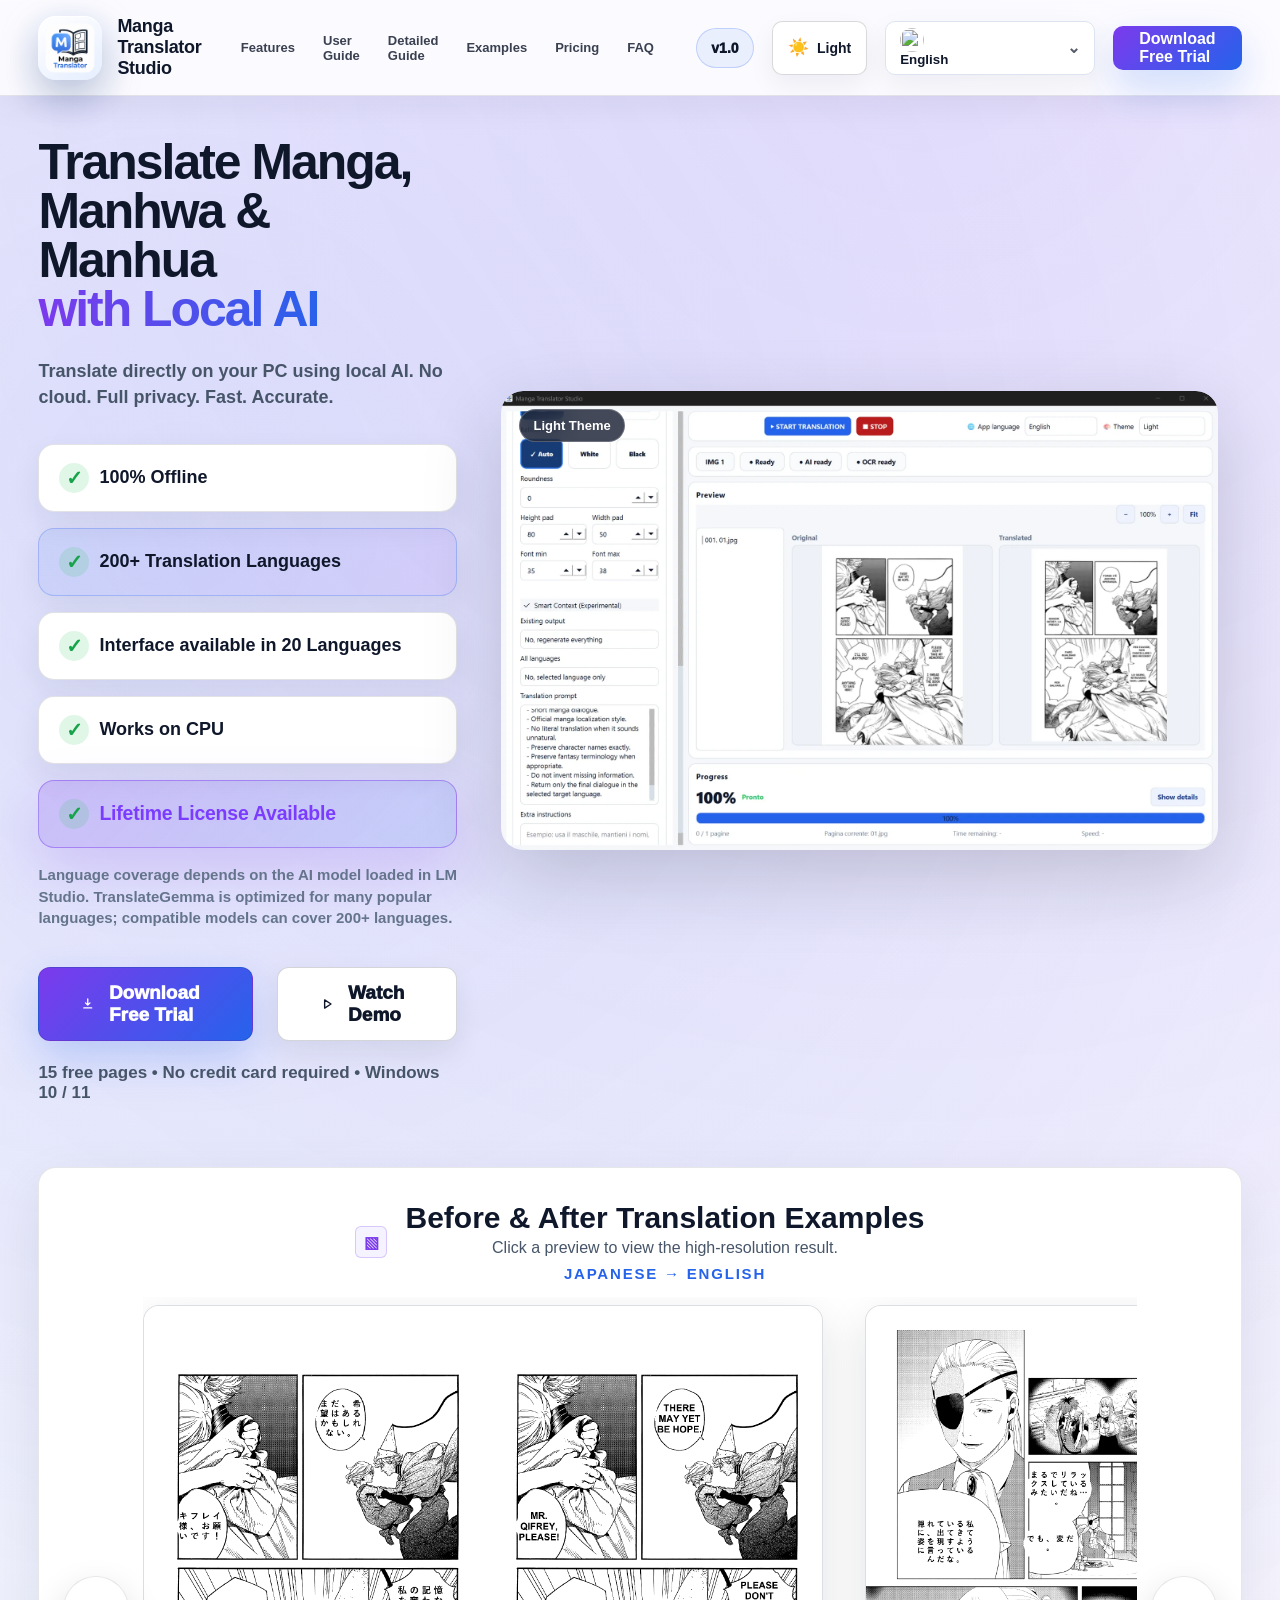
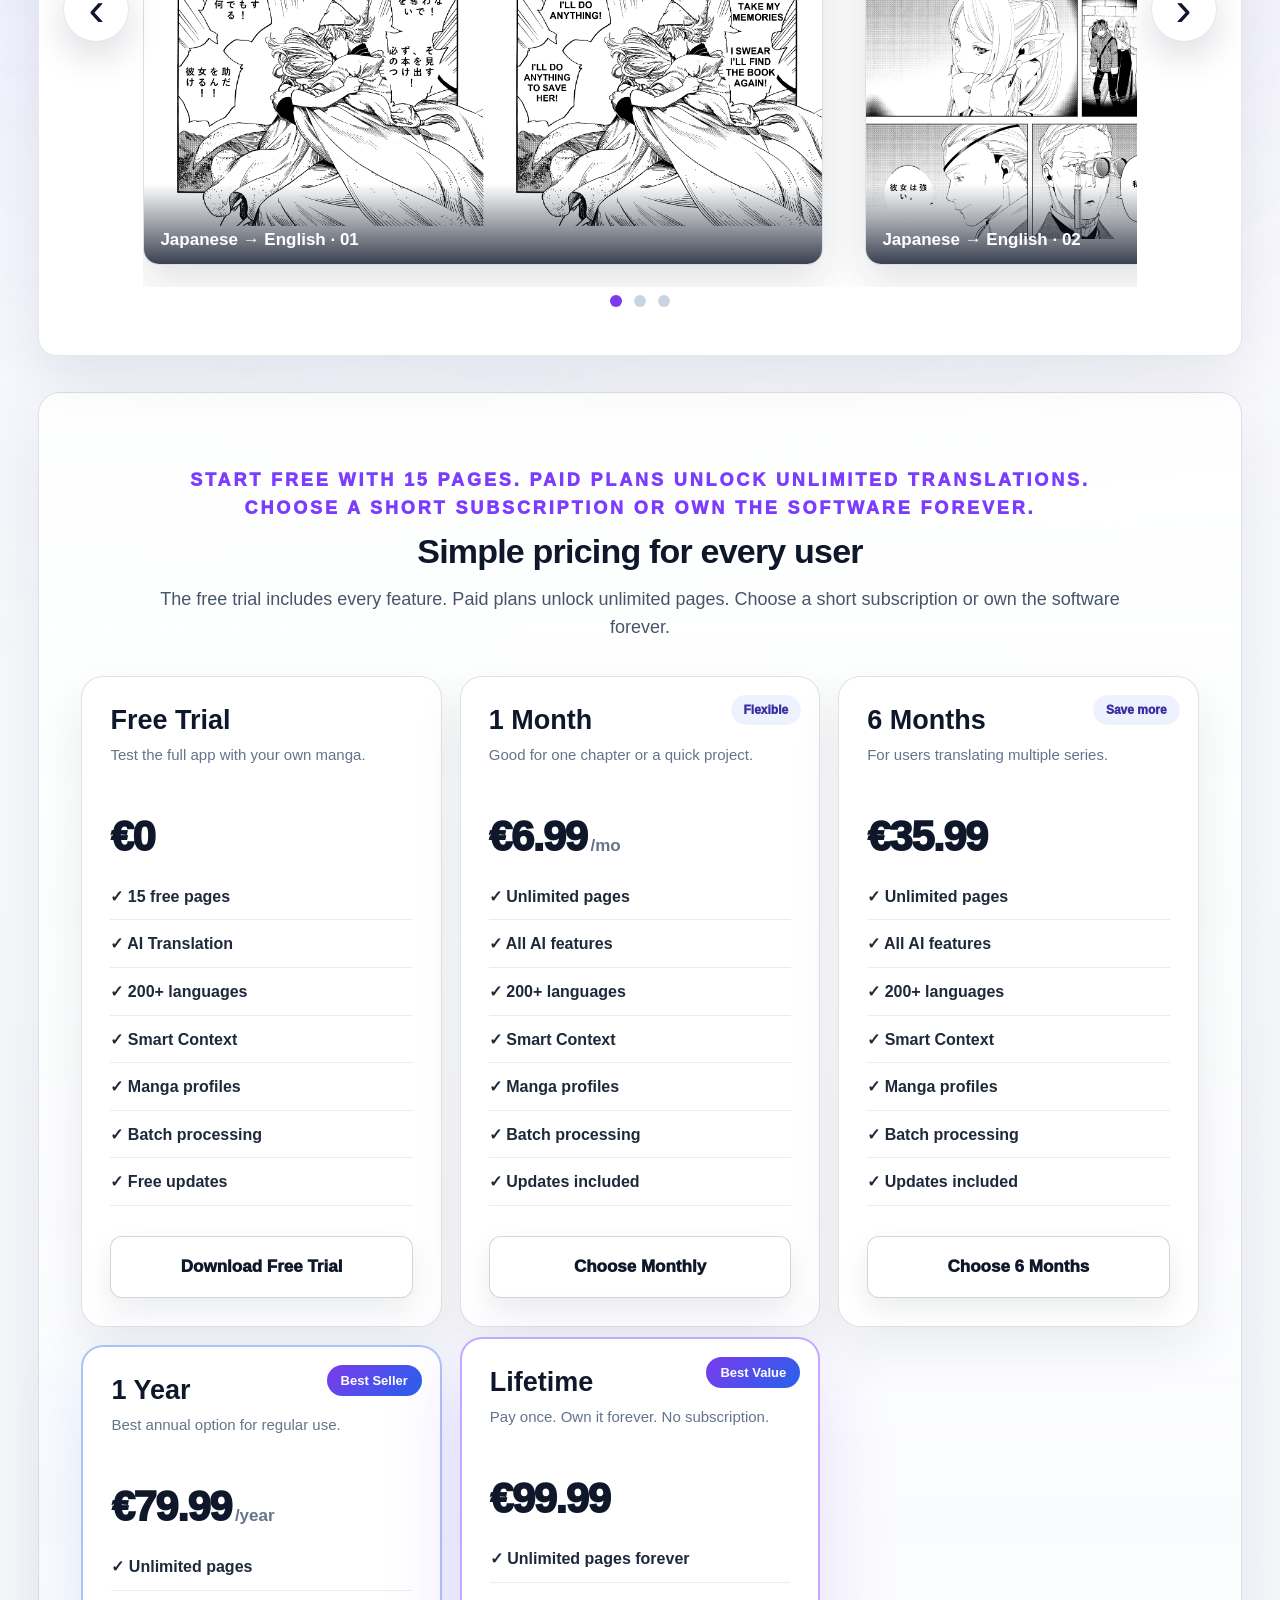
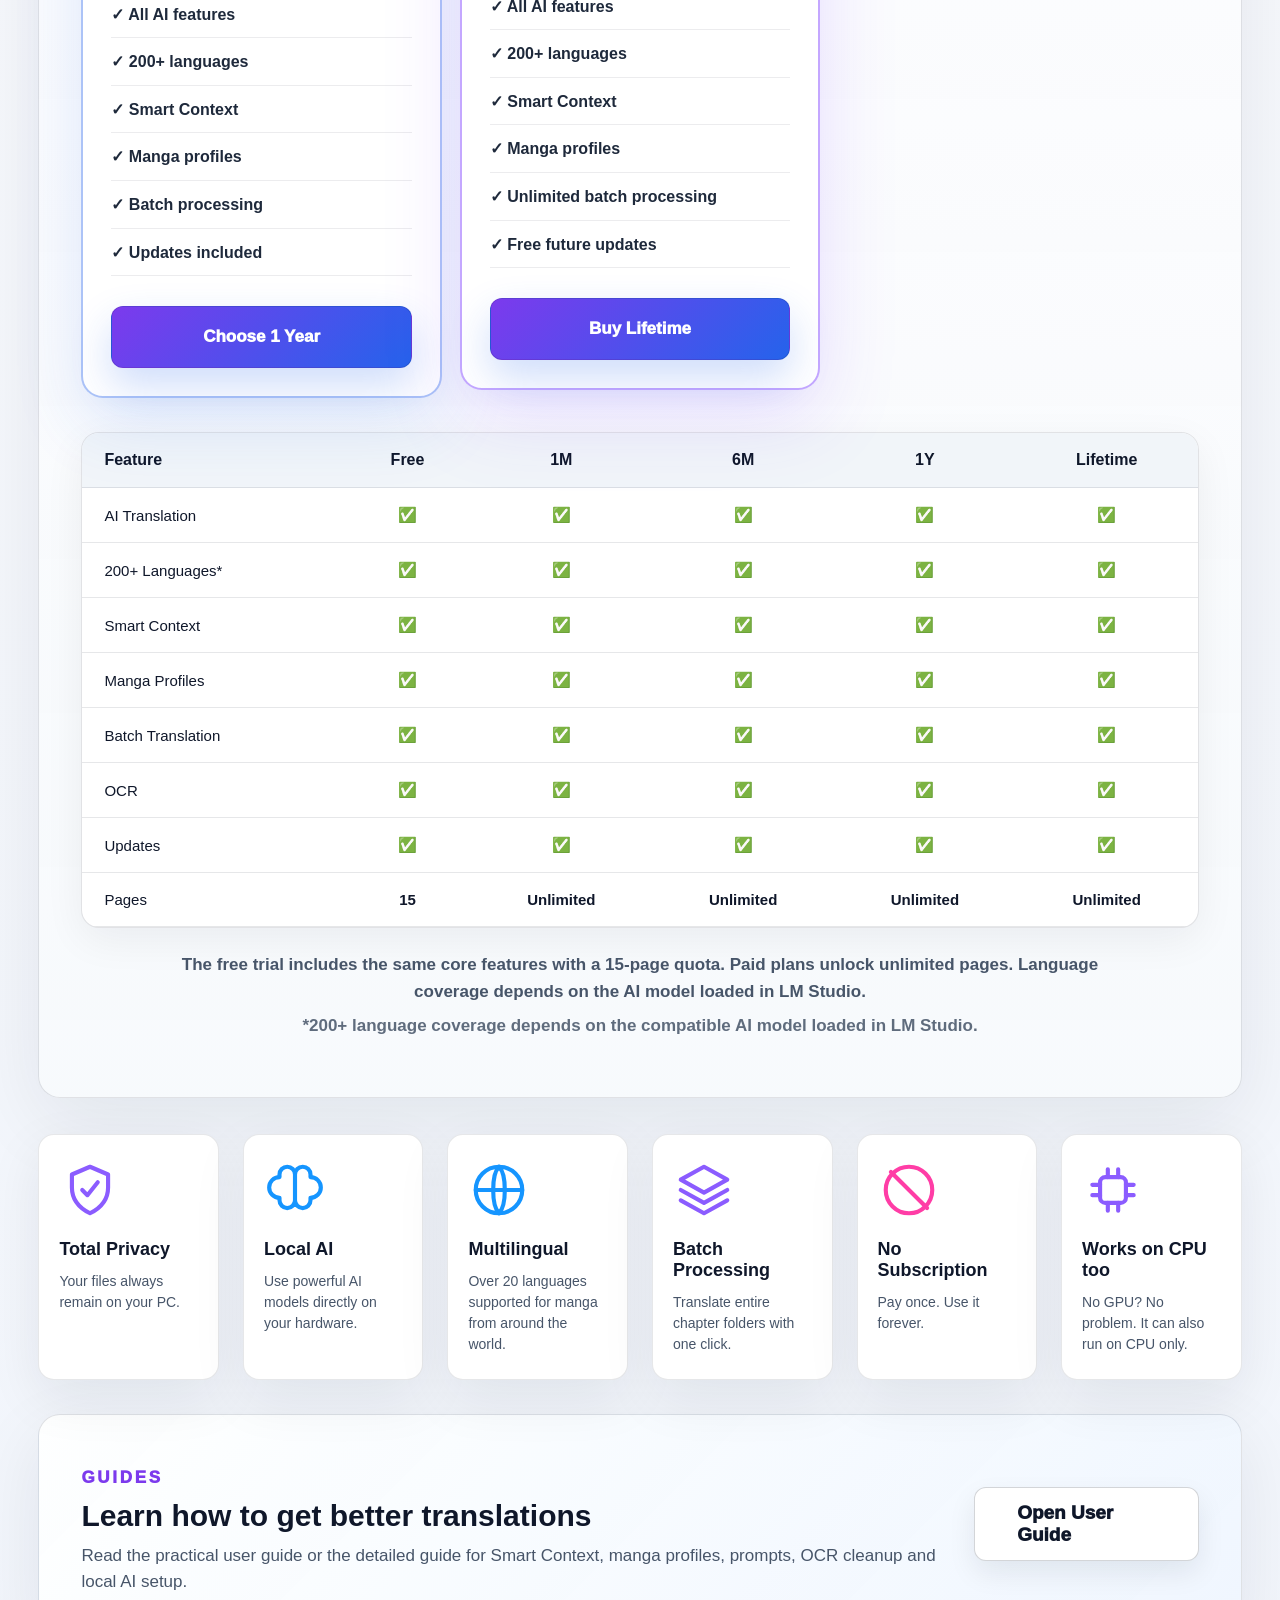
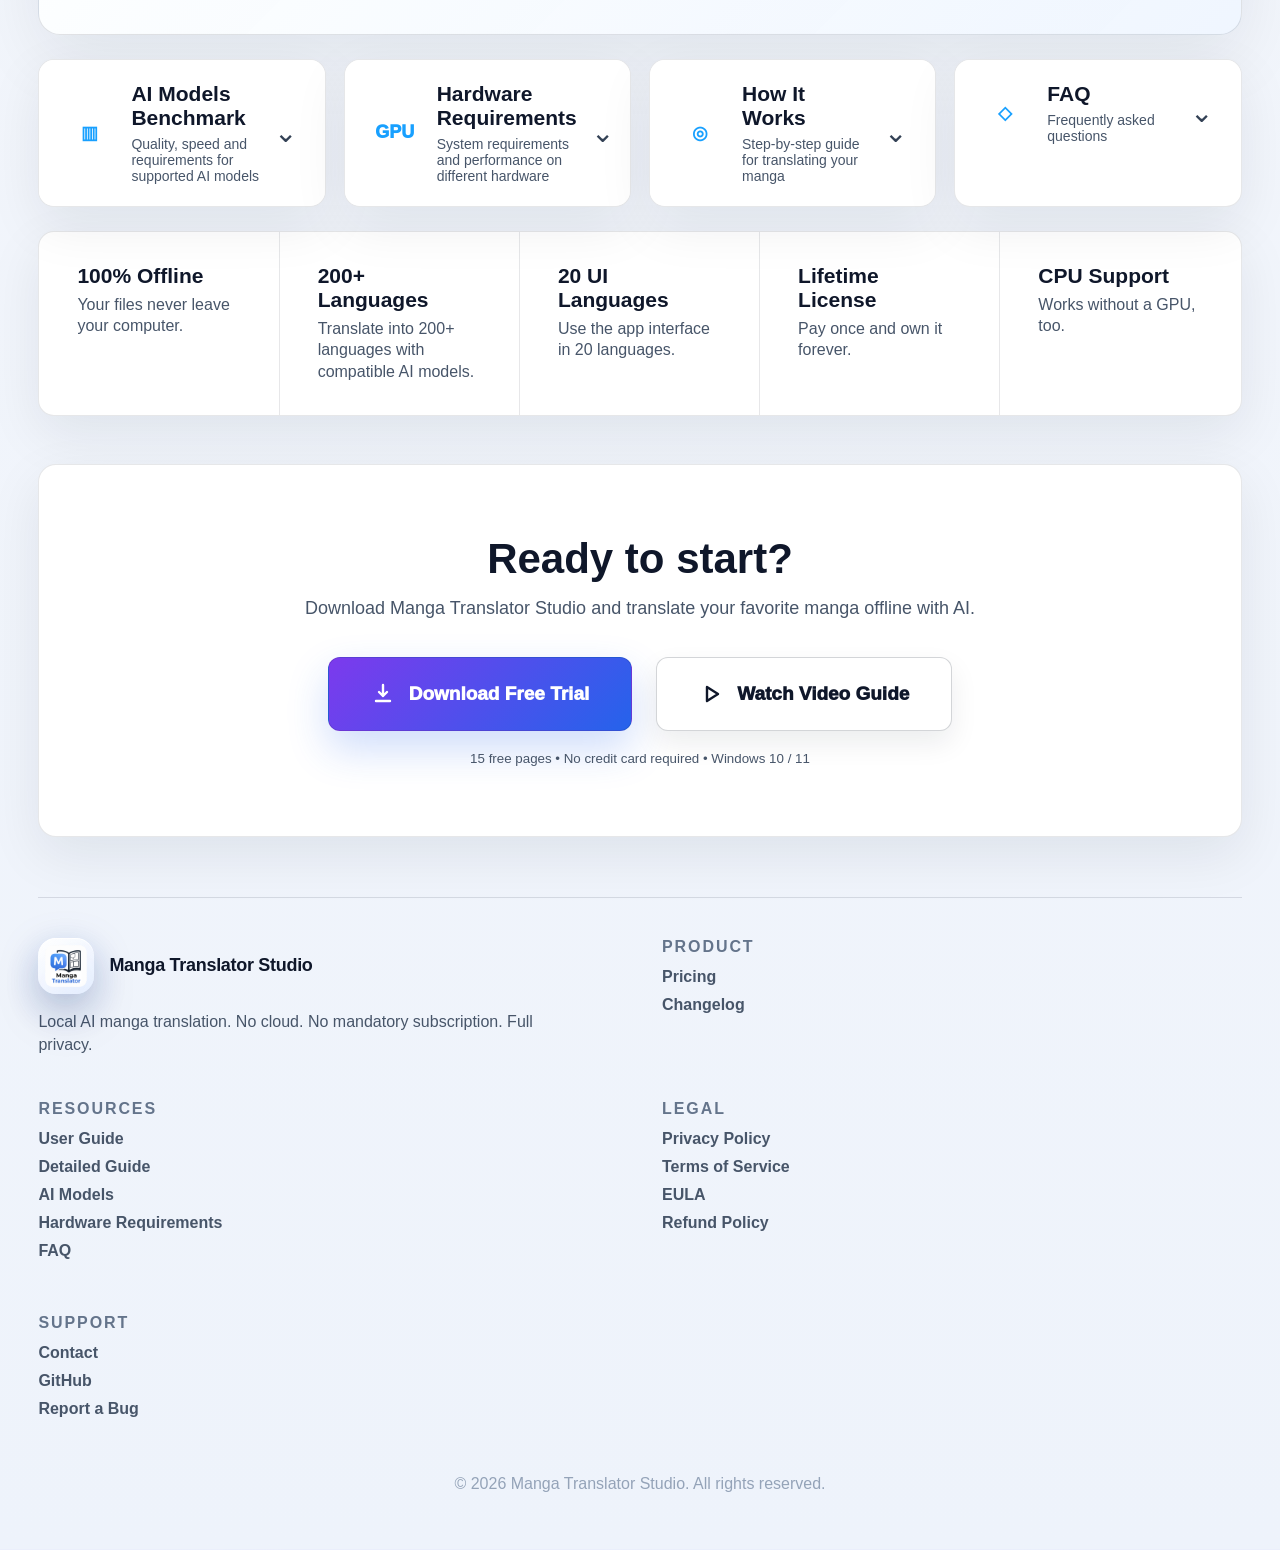
==== commit 0306d739: "w w" ====
--- a/index.html
+++ b/index.html
@@ -13,7 +13,7 @@
 <body>
 <header class="site-header">
 <div class="nav-shell">
-<a aria-label="Manga Translator Studio" class="brand" href="#top"><img alt="Manga Translator Studio logo" class="brand-logo" src="assets/logo/logo.png"/><span class="brand-text">Manga Translator Studio</span></a>
+<a aria-label="Manga Translator Studio" class="brand" href="https://mangatranslatoria.github.io/MangaTranslator/index.html"><img alt="Manga Translator Studio logo" class="brand-logo" src="assets/logo/logo.png"/><span class="brand-text">Manga Translator Studio</span></a>
 <nav aria-label="Main navigation" class="main-nav"><a href="#features">Features</a><a href="user-guide.html">User Guide</a><a href="smart-context.html">Detailed Guide</a><a href="#gallery">Examples</a><a href="#pricing">Pricing</a><a href="#faq">FAQ</a></nav>
 <div class="nav-actions"><a class="version-badge" href="changelog.html">v1.0</a><button aria-label="Switch theme" class="theme-toggle" id="themeToggle" title="Switch theme" type="button"><span class="theme-icon">☀️</span><span class="theme-text">Light</span></button><select aria-label="Language selector" class="language-select" id="languageSelect"></select><a class="top-download" data-i18n="nav.download" href="#download">Download Free Trial</a></div>
 </div>
@@ -23,7 +23,8 @@
 <div class="hero-copy">
 <h1>Translate Manga, Manhwa &amp; Manhua <span>with Local AI</span></h1>
 <p class="hero-subtitle">Translate directly on your PC using local AI. No cloud. Full privacy. Fast. Accurate.</p>
-<div class="hero-pills"><span class=""><i>✓</i><b>100% Offline</b></span><span class="highlight-pill"><i>✓</i><b>55 Translation Languages</b></span><span class=""><i>✓</i><b>Interface available in 20 Languages</b></span><span class=""><i>✓</i><b>Works on CPU</b></span><span class="highlight-pill"><i>✓</i><b>Lifetime License Available</b></span></div>
+<div class="hero-pills"><span class=""><i>✓</i><b>100% Offline</b></span><span class="highlight-pill"><i>✓</i><b>200+ Translation Languages</b></span><span class=""><i>✓</i><b>Interface available in 20 Languages</b></span><span class=""><i>✓</i><b>Works on CPU</b></span><span class="highlight-pill lifetime-pill"><i>✓</i><b>Lifetime License Available</b></span></div>
+<p class="hero-language-note">Language coverage depends on the AI model loaded in LM Studio. TranslateGemma is optimized for many popular languages; compatible models can cover 200+ languages.</p>
 <div class="hero-actions"><a class="btn primary" href="#download"><svg viewbox="0 0 24 24"><path d="M12 3v11m0 0 4-4m-4 4-4-4M5 19h14"></path></svg><span>Download Free Trial</span></a><a class="btn secondary" href="#gallery"><svg viewbox="0 0 24 24"><path d="m8 5 11 7-11 7V5Z"></path></svg><span>Watch Demo</span></a></div>
 <p class="trial-note">15 free pages • No credit card required • Windows 10 / 11</p>
 </div>
@@ -49,14 +50,14 @@
 <p>The free trial includes every feature. Paid plans unlock unlimited pages. Choose a short subscription or own the software forever.</p>
 </div>
 <div class="pricing-cards pricing-cards-five">
-<article class="price-card"><div class="price-card-top"><h3>Free Trial</h3><p>Test the full app with your own manga.</p></div><div class="price-value">€0</div><ul><li>✓ 15 free pages</li><li>✓ AI Translation</li><li>✓ 55 languages</li><li>✓ Smart Context</li><li>✓ Manga profiles</li><li>✓ Batch processing</li><li>✓ Free updates</li></ul><a class="btn secondary price-btn" href="#download">Download Free Trial</a></article>
-<article class="price-card"><div class="plan-badge subtle">Flexible</div><div class="price-card-top"><h3>1 Month</h3><p>Good for one chapter or a quick project.</p></div><div class="price-value">€6.99<span>/mo</span></div><ul><li>✓ Unlimited pages</li><li>✓ All AI features</li><li>✓ 55 languages</li><li>✓ Smart Context</li><li>✓ Manga profiles</li><li>✓ Batch processing</li><li>✓ Updates included</li></ul><a class="btn secondary price-btn" href="#download">Choose Monthly</a></article>
-<article class="price-card"><div class="plan-badge subtle">Save more</div><div class="price-card-top"><h3>6 Months</h3><p>For users translating multiple series.</p></div><div class="price-value">€35.99</div><ul><li>✓ Unlimited pages</li><li>✓ All AI features</li><li>✓ 55 languages</li><li>✓ Smart Context</li><li>✓ Manga profiles</li><li>✓ Batch processing</li><li>✓ Updates included</li></ul><a class="btn secondary price-btn" href="#download">Choose 6 Months</a></article>
-<article class="price-card popular-card"><div class="best-badge">Best Seller</div><div class="price-card-top"><h3>1 Year</h3><p>Best annual option for regular use.</p></div><div class="price-value">€79.99<span>/year</span></div><ul><li>✓ Unlimited pages</li><li>✓ All AI features</li><li>✓ 55 languages</li><li>✓ Smart Context</li><li>✓ Manga profiles</li><li>✓ Batch processing</li><li>✓ Updates included</li></ul><a class="btn primary price-btn" href="#download">Choose 1 Year</a></article>
-<article class="price-card lifetime-card"><div class="best-badge">Best Value</div><div class="price-card-top"><h3>Lifetime</h3><p>Pay once. Own it forever. No subscription.</p></div><div class="price-value">€99.99</div><ul><li>✓ Unlimited pages forever</li><li>✓ All AI features</li><li>✓ 55 languages</li><li>✓ Smart Context</li><li>✓ Manga profiles</li><li>✓ Unlimited batch processing</li><li>✓ Free future updates</li></ul><a class="btn primary price-btn" href="#download">Buy Lifetime</a></article>
+<article class="price-card"><div class="price-card-top"><h3>Free Trial</h3><p>Test the full app with your own manga.</p></div><div class="price-value">€0</div><ul><li>✓ 15 free pages</li><li>✓ AI Translation</li><li>✓ 200+ languages</li><li>✓ Smart Context</li><li>✓ Manga profiles</li><li>✓ Batch processing</li><li>✓ Free updates</li></ul><a class="btn secondary price-btn" href="#download">Download Free Trial</a></article>
+<article class="price-card"><div class="plan-badge subtle">Flexible</div><div class="price-card-top"><h3>1 Month</h3><p>Good for one chapter or a quick project.</p></div><div class="price-value">€6.99<span>/mo</span></div><ul><li>✓ Unlimited pages</li><li>✓ All AI features</li><li>✓ 200+ languages</li><li>✓ Smart Context</li><li>✓ Manga profiles</li><li>✓ Batch processing</li><li>✓ Updates included</li></ul><a class="btn secondary price-btn" href="#download">Choose Monthly</a></article>
+<article class="price-card"><div class="plan-badge subtle">Save more</div><div class="price-card-top"><h3>6 Months</h3><p>For users translating multiple series.</p></div><div class="price-value">€35.99</div><ul><li>✓ Unlimited pages</li><li>✓ All AI features</li><li>✓ 200+ languages</li><li>✓ Smart Context</li><li>✓ Manga profiles</li><li>✓ Batch processing</li><li>✓ Updates included</li></ul><a class="btn secondary price-btn" href="#download">Choose 6 Months</a></article>
+<article class="price-card popular-card"><div class="best-badge">Best Seller</div><div class="price-card-top"><h3>1 Year</h3><p>Best annual option for regular use.</p></div><div class="price-value">€79.99<span>/year</span></div><ul><li>✓ Unlimited pages</li><li>✓ All AI features</li><li>✓ 200+ languages</li><li>✓ Smart Context</li><li>✓ Manga profiles</li><li>✓ Batch processing</li><li>✓ Updates included</li></ul><a class="btn primary price-btn" href="#download">Choose 1 Year</a></article>
+<article class="price-card lifetime-card"><div class="best-badge">Best Value</div><div class="price-card-top"><h3>Lifetime</h3><p>Pay once. Own it forever. No subscription.</p></div><div class="price-value">€99.99</div><ul><li>✓ Unlimited pages forever</li><li>✓ All AI features</li><li>✓ 200+ languages</li><li>✓ Smart Context</li><li>✓ Manga profiles</li><li>✓ Unlimited batch processing</li><li>✓ Free future updates</li></ul><a class="btn primary price-btn" href="#download">Buy Lifetime</a></article>
 </div>
-<div class="comparison-wrap"><table class="comparison-table"><thead><tr><th>Feature</th><th>Free</th><th>1M</th><th>6M</th><th>1Y</th><th>Lifetime</th></tr></thead><tbody><tr><td>AI Translation</td><td>✅</td><td>✅</td><td>✅</td><td>✅</td><td>✅</td></tr><tr><td>55 Languages</td><td>✅</td><td>✅</td><td>✅</td><td>✅</td><td>✅</td></tr><tr><td>Smart Context</td><td>✅</td><td>✅</td><td>✅</td><td>✅</td><td>✅</td></tr><tr><td>Manga Profiles</td><td>✅</td><td>✅</td><td>✅</td><td>✅</td><td>✅</td></tr><tr><td>Batch Translation</td><td>✅</td><td>✅</td><td>✅</td><td>✅</td><td>✅</td></tr><tr><td>OCR</td><td>✅</td><td>✅</td><td>✅</td><td>✅</td><td>✅</td></tr><tr><td>Updates</td><td>✅</td><td>✅</td><td>✅</td><td>✅</td><td>✅</td></tr><tr><td>Pages</td><td><b>15</b></td><td>Unlimited</td><td>Unlimited</td><td>Unlimited</td><td>Unlimited</td></tr></tbody></table></div>
-<p class="pricing-note">The only real limitation in the free trial is the 15-page quota. Every paid plan unlocks the same full feature set.</p>
+<div class="comparison-wrap"><table class="comparison-table"><thead><tr><th>Feature</th><th>Free</th><th>1M</th><th>6M</th><th>1Y</th><th>Lifetime</th></tr></thead><tbody><tr><td>AI Translation</td><td>✅</td><td>✅</td><td>✅</td><td>✅</td><td>✅</td></tr><tr><td>200+ Languages*</td><td>✅</td><td>✅</td><td>✅</td><td>✅</td><td>✅</td></tr><tr><td>Smart Context</td><td>✅</td><td>✅</td><td>✅</td><td>✅</td><td>✅</td></tr><tr><td>Manga Profiles</td><td>✅</td><td>✅</td><td>✅</td><td>✅</td><td>✅</td></tr><tr><td>Batch Translation</td><td>✅</td><td>✅</td><td>✅</td><td>✅</td><td>✅</td></tr><tr><td>OCR</td><td>✅</td><td>✅</td><td>✅</td><td>✅</td><td>✅</td></tr><tr><td>Updates</td><td>✅</td><td>✅</td><td>✅</td><td>✅</td><td>✅</td></tr><tr><td>Pages</td><td><b>15</b></td><td>Unlimited</td><td>Unlimited</td><td>Unlimited</td><td>Unlimited</td></tr></tbody></table></div>
+<p class="pricing-note">The free trial includes the same core features with a 15-page quota. Paid plans unlock unlimited pages. Language coverage depends on the AI model loaded in LM Studio.</p>
 </section>
 <section class="section-wide feature-cards" id="features">
 <article><div class="feature-icon purple"><svg viewbox="0 0 24 24"><path d="M12 3 5 6v5c0 5 3 8 7 10 4-2 7-5 7-10V6l-7-3Z"></path><path d="m9 12 2 2 4-5"></path></svg></div><h3 data-i18n="features.privacy.title">Total Privacy</h3><p data-i18n="features.privacy.text">Your files always remain on your PC.</p></article>
@@ -80,11 +81,11 @@
 <details class="info-panel" id="how"><summary><span class="summary-left"><i class="mini-icon">◎</i><span><b data-i18n="how.title">Come Funziona</b><small data-i18n="how.subtitle">Step-by-step guide for translating your manga</small></span></span><em>⌄</em></summary><div class="panel-body steps"><p><b>1.</b> <span data-i18n="how.s1">Select the manga folder.</span></p><p><b>2.</b> <span data-i18n="how.s2">Choose language and profile.</span></p><p><b>3.</b> <span data-i18n="how.s3">Start translation.</span></p><p><b>4.</b> <span data-i18n="how.s4">Read the translated pages.</span></p></div></details>
 <details class="info-panel" id="faq"><summary><span class="summary-left"><i class="mini-icon">◇</i><span><b>FAQ</b><small data-i18n="faq.subtitle">Frequently asked questions</small></span></span><em>⌄</em></summary><div class="panel-body faq-list"><p><b data-i18n="faq.q1">Does it need internet?</b><br/><span data-i18n="faq.a1">No, translation runs locally on your PC.</span></p><p><b data-i18n="faq.q2">Do I need a powerful GPU?</b><br/><span data-i18n="faq.a2">No, CPU is supported. RTX GPUs are recommended for high speed.</span></p><p><b data-i18n="faq.q3">Can I change gallery images?</b><br/><span data-i18n="faq.a3">Yes. Put 01.jpg, 02.jpg, 03.jpg inside each language folder.</span></p></div></details>
 </section>
-<section class="section-wide stats-strip"><div><b>100% Offline</b><span>Your files never leave your computer.</span></div><div><b>55 Languages</b><span>Translate into 55 supported languages.</span></div><div><b>20 UI Languages</b><span>Use the app interface in 20 languages.</span></div><div><b>Lifetime License</b><span>Pay once and own it forever.</span></div><div><b>CPU Support</b><span>Works without a GPU, too.</span></div></section>
+<section class="section-wide stats-strip"><div><b>100% Offline</b><span>Your files never leave your computer.</span></div><div><b>200+ Languages</b><span>Translate into 200+ languages with compatible AI models.</span></div><div><b>20 UI Languages</b><span>Use the app interface in 20 languages.</span></div><div><b>Lifetime License</b><span>Pay once and own it forever.</span></div><div><b>CPU Support</b><span>Works without a GPU, too.</span></div></section>
 
 <section class="section-wide cta-panel"><h2 data-i18n="cta.title">Ready to start?</h2><p data-i18n="cta.text">Download Manga Translator Studio and translate your favorite manga offline with AI.</p><div class="hero-actions center"><a class="btn primary" href="#" id="download"><svg viewbox="0 0 24 24"><path d="M12 3v11m0 0 4-4m-4 4-4-4M5 19h14"></path></svg><span data-i18n="cta.download">Download Free Trial</span></a><a class="btn secondary" href="#gallery"><svg viewbox="0 0 24 24"><path d="m8 5 11 7-11 7V5Z"></path></svg><span data-i18n="cta.video">Watch Video Guide</span></a></div><small>15 free pages • No credit card required • Windows 10 / 11</small></section>
 </main>
-<footer class="site-footer"><div><a class="brand footer-brand" href="#top"><img alt="Manga Translator Studio logo" class="brand-logo" src="assets/logo/app-icon-light.png"/><span class="brand-text">Manga Translator Studio</span></a><p>Local AI manga translation. No cloud. No mandatory subscription. Full privacy.</p></div><div><h4>Product</h4><a href="#pricing">Pricing</a><a href="changelog.html">Changelog</a></div><div><h4>Resources</h4><a href="user-guide.html">User Guide</a><a href="smart-context.html">Detailed Guide</a><a href="#models">AI Models</a><a href="#hardware">Hardware Requirements</a><a href="#faq">FAQ</a></div><div><h4>Legal</h4><a href="privacy.html">Privacy Policy</a><a href="terms.html">Terms of Service</a><a href="eula.html">EULA</a><a href="refund.html">Refund Policy</a></div><div><h4>Support</h4><a href="contact.html">Contact</a><a href="#">GitHub</a><a href="#">Report a Bug</a></div><p class="copyright">© 2026 Manga Translator Studio. All rights reserved.</p></footer>
+<footer class="site-footer"><div><a class="brand footer-brand" href="https://mangatranslatoria.github.io/MangaTranslator/index.html"><img alt="Manga Translator Studio logo" class="brand-logo" src="assets/logo/app-icon-light.png"/><span class="brand-text">Manga Translator Studio</span></a><p>Local AI manga translation. No cloud. No mandatory subscription. Full privacy.</p></div><div><h4>Product</h4><a href="#pricing">Pricing</a><a href="changelog.html">Changelog</a></div><div><h4>Resources</h4><a href="user-guide.html">User Guide</a><a href="smart-context.html">Detailed Guide</a><a href="#models">AI Models</a><a href="#hardware">Hardware Requirements</a><a href="#faq">FAQ</a></div><div><h4>Legal</h4><a href="privacy.html">Privacy Policy</a><a href="terms.html">Terms of Service</a><a href="eula.html">EULA</a><a href="refund.html">Refund Policy</a></div><div><h4>Support</h4><a href="contact.html">Contact</a><a href="#">GitHub</a><a href="#">Report a Bug</a></div><p class="copyright">© 2026 Manga Translator Studio. All rights reserved.</p></footer>
 <div aria-hidden="true" class="lightbox" id="lightbox"><button class="lightbox-close" id="closeLightbox">×</button><button class="lightbox-arrow left" id="prevImage">‹</button><img alt="Translated manga preview" id="lightboxImage"/><button class="lightbox-arrow right" id="nextImage">›</button><div class="lightbox-counter" id="lightboxCounter"></div></div>
 <div aria-hidden="true" class="video-modal" id="videoModal">
 <div class="video-modal-inner">
--- a/style.css
+++ b/style.css
@@ -674,3 +674,55 @@
   .hero-pills i{width:26px;height:26px;font-size:17px;flex-basis:26px;}
   .site-footer{grid-template-columns:1fr!important;gap:28px!important;}
 }
+
+
+/* ===============================
+   V24 language + logo refinements
+   =============================== */
+.brand-logo{
+  width:64px!important;
+  height:64px!important;
+  object-fit:contain!important;
+  border-radius:18px!important;
+  padding:5px!important;
+  background:linear-gradient(145deg,rgba(255,255,255,.98),rgba(229,238,255,.82))!important;
+  box-shadow:0 18px 42px rgba(15,23,42,.18), inset 0 1px 0 rgba(255,255,255,.85)!important;
+  filter:drop-shadow(0 10px 18px rgba(37,99,235,.18))!important;
+}
+body.theme-dark .brand-logo{
+  background:linear-gradient(145deg,rgba(255,255,255,.96),rgba(214,229,255,.78))!important;
+  box-shadow:0 18px 46px rgba(0,0,0,.42), 0 0 0 1px rgba(255,255,255,.12), inset 0 1px 0 rgba(255,255,255,.92)!important;
+  filter:drop-shadow(0 12px 24px rgba(124,60,255,.26))!important;
+}
+.footer-brand .brand-logo{width:56px!important;height:56px!important;}
+.hero-language-note{
+  max-width:880px;
+  margin-top:16px;
+  color:#64748b;
+  font-size:15px;
+  line-height:1.45;
+  font-weight:750;
+}
+body.theme-dark .hero-language-note{color:#b9c2d4;}
+.hero-pills .lifetime-pill{
+  border:1px solid rgba(124,58,237,.45)!important;
+  background:linear-gradient(135deg,rgba(124,58,237,.22),rgba(37,99,235,.14))!important;
+  box-shadow:0 22px 58px rgba(124,58,237,.20)!important;
+}
+.hero-pills .lifetime-pill b{
+  color:#7c3cff!important;
+  font-size:1.08em!important;
+  letter-spacing:-.2px;
+}
+body.theme-dark .hero-pills .lifetime-pill b{color:#d7c6ff!important;}
+.pricing-note::after{
+  content:' *200+ language coverage depends on the compatible AI model loaded in LM Studio.';
+  display:block;
+  margin-top:8px;
+  opacity:.86;
+}
+@media(max-width:600px){
+  .brand-logo{width:52px!important;height:52px!important;border-radius:15px!important;padding:4px!important;}
+  .hero-language-note{font-size:13px;margin-top:12px;}
+  .hero-pills .lifetime-pill b{font-size:1em!important;}
+}
